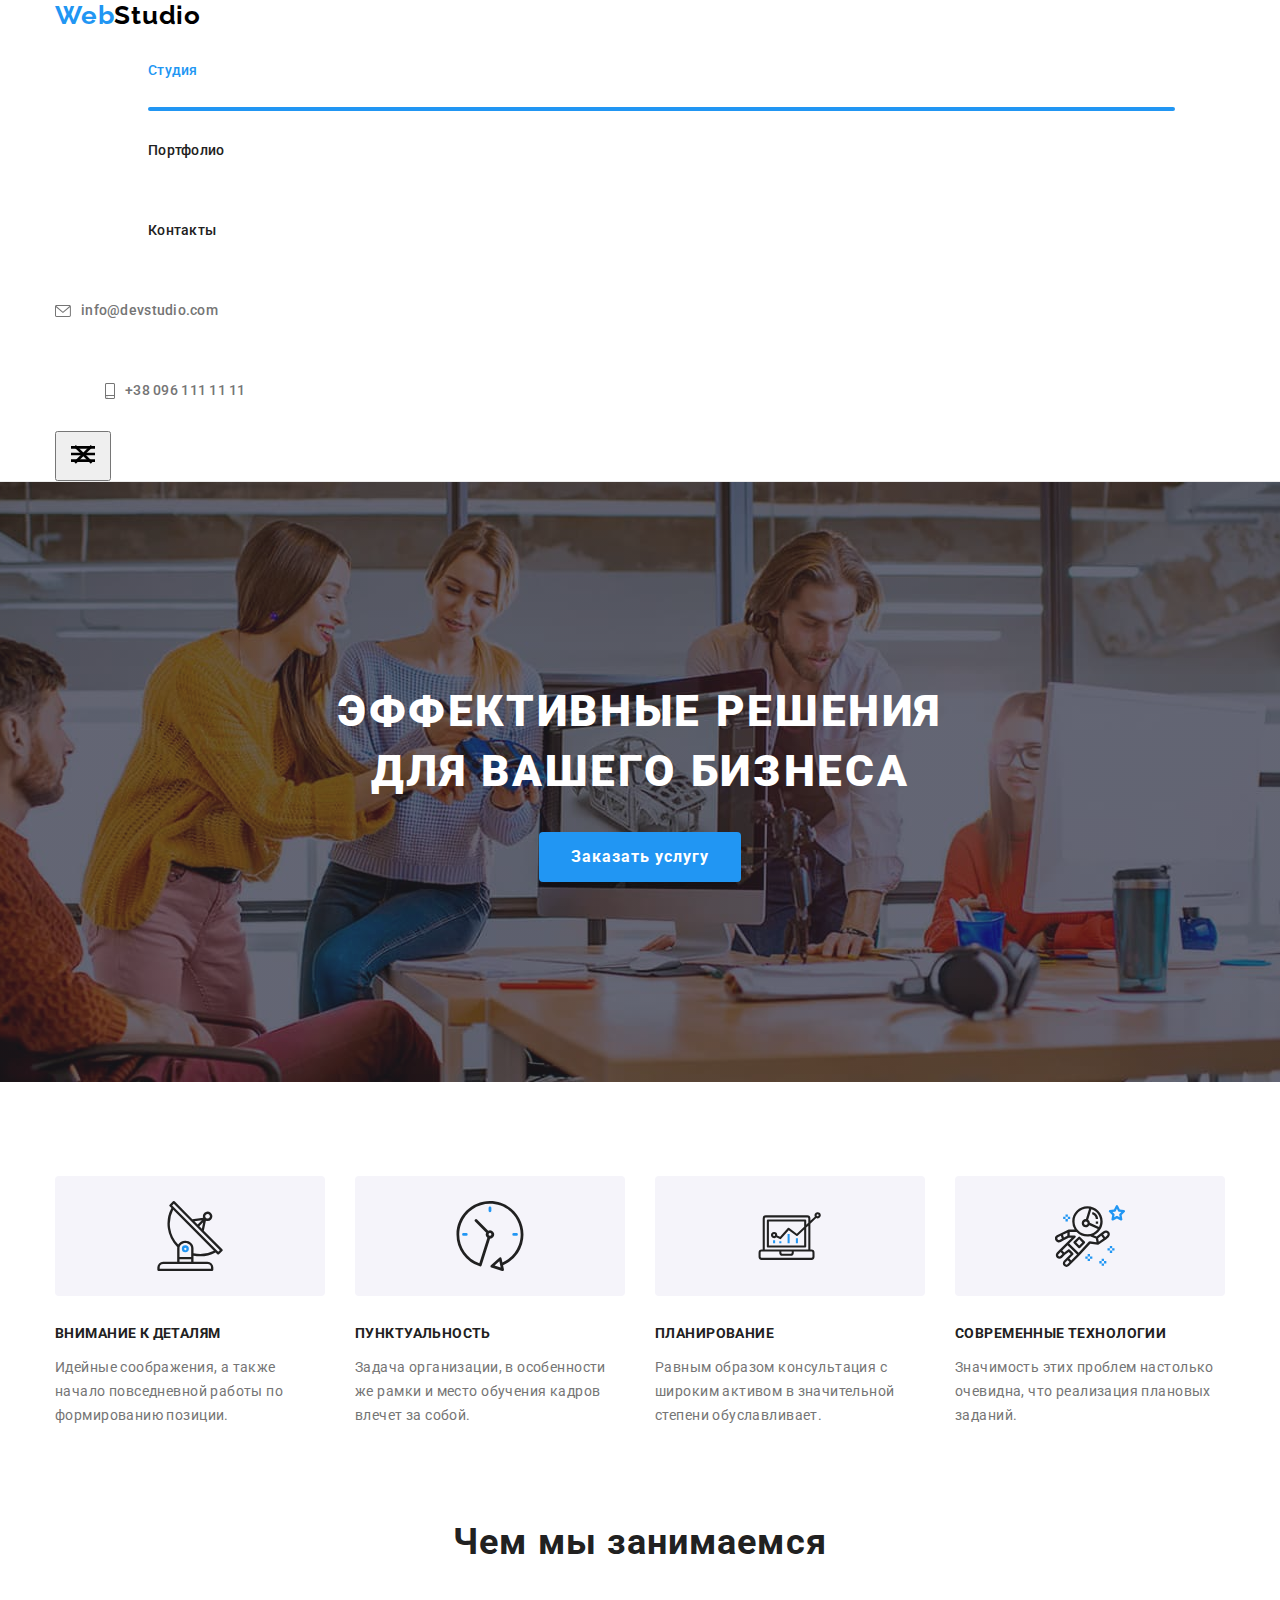
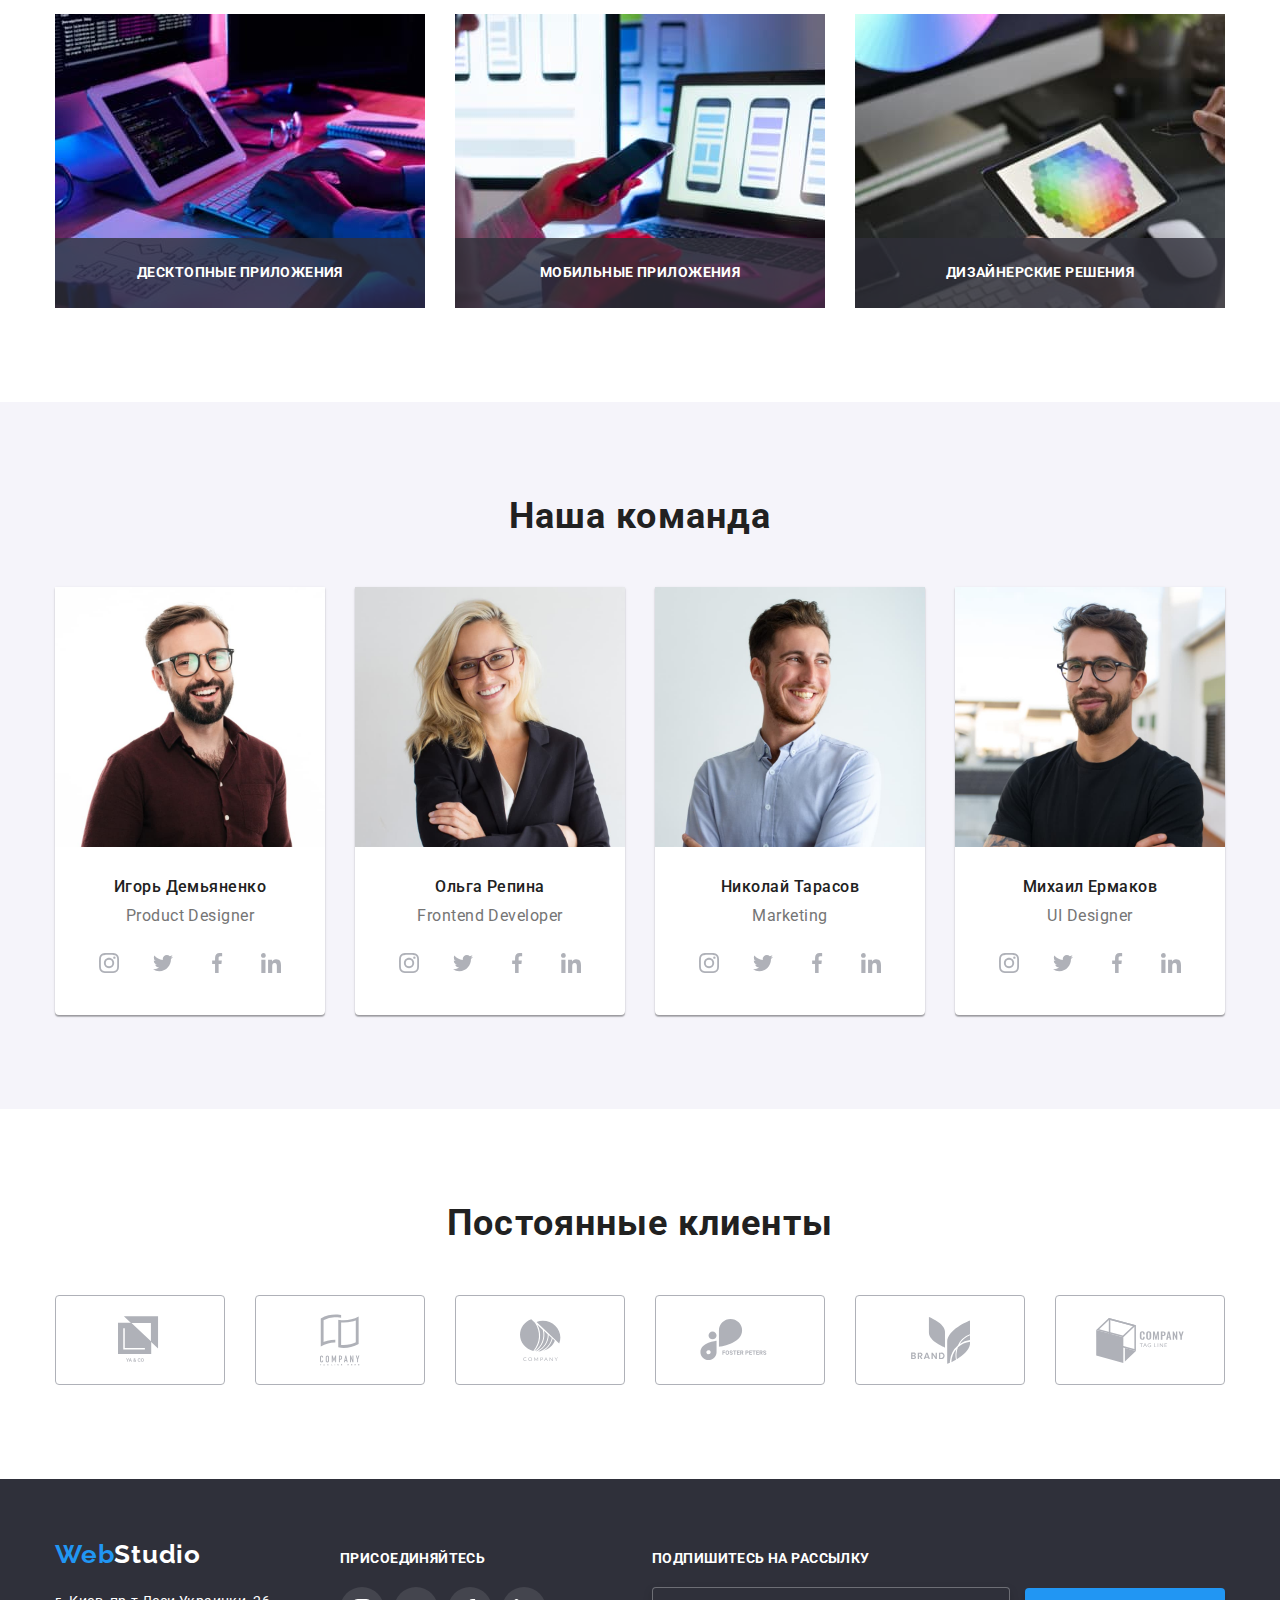
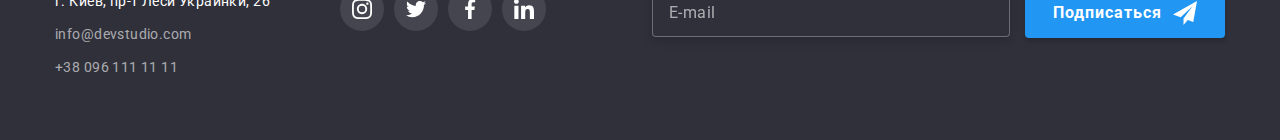
==== index.html @ 49acf30d "Переносит файлы из 7 д.з." ====
<!DOCTYPE html>
<html lang="en">

<head>
  <meta charset="UTF-8">
  <meta name="viewport" content="width=device-width, initial-scale=1.0">
  <title>Document</title>

  <link rel="preconnect" href="https://fonts.gstatic.com">
  <link href="https://fonts.googleapis.com/css2?family=Raleway:wght@700&family=Roboto:wght@400;500;700;900&display=swap"
    rel="stylesheet">
    
  <link rel="stylesheet" href="https://cdnjs.cloudflare.com/ajax/libs/modern-normalize/1.0.0/modern-normalize.min.css">  
  <link rel="stylesheet" href="./css/main.min.css">
      
</head>
<body>
    <header>
      <div class="container main-nav">
        <nav class="nav">
          <a href="/" class="logo"> Web<span class="logo-header">Studio</span> </a>
          <ul class="site-naw">
            <li class="item"><a href="./index.html" class="link current">Студия</a></li>
            <li class="item"><a href="./portfolio.html" class="link">Портфолио</a></li>
            <li class="item"><a href="" class="link">Контакты</a></li>
          </ul>
        </nav>
        
        <ul class="contacts-header">
          <li class="item"><a href="mailto:info@devstudio.com" class="contacts">
            <svg class="contacts-icon" width="16px" height="12px">
              <use href="./imeges/symbol-defs.svg#icon-mail"></use>
            </svg>
            info@devstudio.com</a></li>
          <li class="item"><a href="tel:+380961111111" class="contacts">
            <svg class="contacts-icon" width="10px" height="16px">
              <use href="./imeges/symbol-defs.svg#icon-tel"></use>
            </svg>
            +38 096 111 11 11</a></li>
        </ul>
        <button type="button">
          <svg width="40px" height="40px">
            <use href="./imeges/symbol-defs.svg#icon-menu"></use>
            <use href="./imeges/symbol-defs.svg#icon-close-menu"></use>
          </svg>
        </button>
      </div> 
    </header>

    <main>
    <section class="hero">
      <h1 class="hero-title">Эффективные решения <br> для вашего бизнеса</h1>
      <button type="button" class="button-hero" data-modal-open>Заказать услугу</button>
    </section>
    
    <section class="benefits">
      <div class="container">
        <h2 class="visually-hidden">Наши качества</h2>
        <ul class="benefits-item">
          <li class="item">
            <div class="icon">
              <svg class="benefits-icon">
                <use href="./imeges/symbol-defs.svg#icon-antenna"></use>
              </svg>
            </div>
            
            <h3>ВНИМАНИЕ К ДЕТАЛЯМ</h3>
            <p>Идейные соображения, а также начало повседневной работы по формированию позиции.</p>
          </li >
          <li class="item">
            <div class="icon">
            <svg class="benefits-icon">
              <use href="./imeges/symbol-defs.svg#icon-clock"></use>
            </svg>
            </div>
            <h3>ПУНКТУАЛЬНОСТЬ</h3>
            <p>Задача организации, в особенности же рамки и место обучения кадров влечет за собой.</p>
          </li >
          <li class="item">
            <div class="icon">
            <svg class="benefits-icon">
              <use href="./imeges/symbol-defs.svg#icon-diagram"></use>
            </svg>
            </div>
            <h3>ПЛАНИРОВАНИЕ</h3>
            <p>Равным образом консультация с широким активом в значительной степени обуславливает.</p>
          </li>
          <li class="item">
            <div class="icon">
            <svg class="benefits-icon">
              <use href="./imeges/symbol-defs.svg#icon-astronaut"></use>
            </svg>
            </div>
            <h3>СОВРЕМЕННЫЕ ТЕХНОЛОГИИ</h3>
            <p>Значимость этих проблем настолько очевидна, что реализация плановых заданий.</p>
          </li>
        </ul>
      </div>      
    </section>

    <section class="preview">
      <div class="container">
      <h2>Чем мы занимаемся</h2>
      <ul class="preview-item">
        <li class="item"><img src="./imeges/box1.jpg" alt="" width="370">
           <p class="preview-title">Десктопные приложения</p>
        </li>
        <li class="item"><img src="./imeges/box2.jpg" alt="" width="370">
           <p class="preview-title">Мобильные приложения</p>
        </li>
        <li class="item"><img src="./imeges/box3.jpg" alt="" width="370">
           <p class="preview-title">Дизайнерские решения</p>
        </li>   
      </ul>
      </div>  
    </section>

    <section class="command">
      <div class="container">
      <h2>Наша команда</h2>
      <ul class="command-item">
        <li class="item">
          <img src="./imeges/img(1).jpg" alt="Игорь Демьяненко" width="270">
          <h3>Игорь Демьяненко</h3>
          <p>Product Designer</p>
          <ul class="social-networks">
              <li class="social-networks-item">
                <a href="" class="social-networks-link">
                  <svg class="social-networks-icon">
                    <use href="./imeges/symbol-defs.svg#icon-instagram"></use>
                  </svg>
                </a>
              </li>
              <li class="social-networks-item">
                <a href="" class="social-networks-link">
                  <svg class="social-networks-icon">
                    <use href="./imeges/symbol-defs.svg#icon-twitter"></use>
                  </svg>
                </a>
              </li>
              <li class="social-networks-item">
                <a href="" class="social-networks-link">
                  <svg class="social-networks-icon">
                    <use href="./imeges/symbol-defs.svg#icon-facebook"></use>
                  </svg>
                </a>
              </li>
              <li class="social-networks-item">
                <a href="" class="social-networks-link">
                  <svg class="social-networks-icon">
                    <use href="./imeges/symbol-defs.svg#icon-linkedin"></use>
                  </svg>
                </a>
              </li>
          </ul>
        </li>
        <li class="item">
          <img src="./imeges/img(2).jpg" alt="Ольга Репина" width="270">
          <h3>Ольга Репина</h3>
          <p>Frontend Developer</p>
          <ul class="social-networks">
            <li class="social-networks-item">
              <a href="" class="social-networks-link">
                <svg class="social-networks-icon">
                  <use href="./imeges/symbol-defs.svg#icon-instagram"></use>
                </svg>
              </a>
            </li>
            <li class="social-networks-item">
              <a href="" class="social-networks-link">
                <svg class="social-networks-icon">
                  <use href="./imeges/symbol-defs.svg#icon-twitter"></use>
                </svg>
              </a>
            </li>
            <li class="social-networks-item">
              <a href="" class="social-networks-link">
                <svg class="social-networks-icon">
                  <use href="./imeges/symbol-defs.svg#icon-facebook"></use>
                </svg>
              </a>
            </li>
            <li class="social-networks-item">
              <a href="" class="social-networks-link">
                <svg class="social-networks-icon">
                  <use href="./imeges/symbol-defs.svg#icon-linkedin"></use>
                </svg>
              </a>
            </li>
          </ul>
        </li>
        <li class="item">
          <img src="./imeges/img(3).jpg" alt="Николай Тарасов" width="270">
          <h3>Николай Тарасов</h3>
          <p>Marketing</p>
          <ul class="social-networks">
            <li class="social-networks-item">
              <a href="" class="social-networks-link">
                <svg class="social-networks-icon">
                  <use href="./imeges/symbol-defs.svg#icon-instagram"></use>
                </svg>
              </a>
            </li>
            <li class="social-networks-item">
              <a href="" class="social-networks-link">
                <svg class="social-networks-icon">
                  <use href="./imeges/symbol-defs.svg#icon-twitter"></use>
                </svg>
              </a>
            </li>
            <li class="social-networks-item">
              <a href="" class="social-networks-link">
                <svg class="social-networks-icon">
                  <use href="./imeges/symbol-defs.svg#icon-facebook"></use>
                </svg>
              </a>
            </li>
            <li class="social-networks-item">
              <a href="" class="social-networks-link">
                <svg class="social-networks-icon">
                  <use href="./imeges/symbol-defs.svg#icon-linkedin"></use>
                </svg>
              </a>
            </li>
          </ul>
        </li>
        <li class="item">
        <img src="./imeges/img(4).jpg" alt="Михаил Ермаков" width="270">
        <h3>Михаил Ермаков</h3>
        <p>UI Designer</p>
        <ul class="social-networks">
          <li class="social-networks-item">
            <a href="" class="social-networks-link">
              <svg class="social-networks-icon">
                <use href="./imeges/symbol-defs.svg#icon-instagram"></use>
              </svg>
            </a>
          </li>
          <li class="social-networks-item">
            <a href="" class="social-networks-link">
              <svg class="social-networks-icon">
                <use href="./imeges/symbol-defs.svg#icon-twitter"></use>
              </svg>
            </a>
          </li>
          <li class="social-networks-item">
            <a href="" class="social-networks-link">
              <svg class="social-networks-icon">
                <use href="./imeges/symbol-defs.svg#icon-facebook"></use>
              </svg>
            </a>
          </li>
          <li class="social-networks-item">
            <a href="" class="social-networks-link">
              <svg class="social-networks-icon">
                <use href="./imeges/symbol-defs.svg#icon-linkedin"></use>
              </svg>
            </a>
          </li>
        </ul>
        </li>
      </ul>
      </div>
    </section>

    <section class="clients">
      <div class="container">
      <h2>Постоянные клиенты</h2>
      <ul class="clients-item">
        <li class="item">

          <a href="" class="clients-link">
            <svg class="clients-icon" width="44.27px" height="49.23px">
               <use href="./imeges/symbol-defs.svg#icon-logo-1"></use>
            </svg>
          </a>
          
        </li>
        <li class="item">
          <a href="" class="clients-link">
            <svg class="clients-icon" width="40px" height="52px">
              <use href="./imeges/symbol-defs.svg#icon-logo-2"></use>
            </svg>
          </a>
        </li>
        <li class="item">
          <a href="" class="clients-link">
            <svg class="clients-icon" width="41px" height="42.6px">
              <use href="./imeges/symbol-defs.svg#icon-logo-3"></use>
            </svg>
          </a>
        </li>
        <li class="item">
          <a href="" class="clients-link">
            <svg class="clients-icon" width="79.66px" height="42.02px">
              <use href="./imeges/symbol-defs.svg#icon-logo-4"></use>
            </svg>
          </a>
        </li>
        <li class="item">
          <a href="" class="clients-link">
            <svg class="clients-icon" width="59px" height="47px">
              <use href="./imeges/symbol-defs.svg#icon-logo-5"></use>
            </svg>
          </a>
        </li>
        <li class="item">
          <a href="" class="clients-link">
            <svg class="clients-icon" width="88.48px" height="45.44px">
              <use href="./imeges/symbol-defs.svg#icon-logo-6"></use>
            </svg>
          </a>
        </li>
      </ul>
      </div>

      

    </section>
    <div class="backdrop is-hidden" data-modal>
      <div class="modal">
        <button class="button-modal" data-modal-close>
          
          <svg class="close" width="11px" height="11px">
            <use href="./imeges/symbol-defs.svg#icon-close"></use>
          </svg>
    
        </button>
    <form class="form-modal">
      <p class="caption-modal">Оставьте свои данные, мы вам перезвоним</p>
      <label  class="modal-name" >
        <span >Имя</span>
        <input type="text" name="name" class="input-name">
        <svg class="person" width="18px" height="18px">
          <use href="./imeges/symbol-defs.svg#icon-person"></use>
        </svg>
      </label>
      <label class="modal-phone">
        <span>Телефон</span>
        <input type="tel" name="phone" class="input-tel">
        <svg class="phone" width="18px" height="18px">
          <use href="./imeges/symbol-defs.svg#icon-phone"></use>
        </svg>
      </label>
      <label class="modal-email">
        <span>Почта</span>
        <input type="email" name="email" class="input-email">
        <svg class="email" width="18px" height="18px">
          <use href="./imeges/symbol-defs.svg#icon-email"></use>
        </svg>
      </label>
      <label class="modal-comment">
        <span>Комментарий</span>
        <textarea name="comment" placeholder="Введите текст" class="comment"></textarea>
      </label>
  
       <label class="modal-agreement" >
          <input type="checkbox" name="agreement" class="check-input">
          <span class="check-box"></span>
          <span class="check">Соглашаюсь с рассылкой и принимаю
             <a href="" class="contract">Условия договора</a>
          </span>
       </label>
       <button type="submit" class="send">Отправить</button>

    </form>
      </div>
    </div>
    </main>
    
    <footer>
      <div class="container footer">
        <div class="link-footer">
      <a href="/" class="logo">Web<span class="logo-footer">Studio</span> </a>
      <address>
        г. Киев, пр-т Леси Украинки, 26  
        <a href="mailto:info@devstudio.com" class="mail">info@devstudio.com</a> 
        <a href="tel:+380961111111">+38 096 111 11 11</a>
      </address>
      </div>
      <div class="social-networks-footer">
      <p>присоединяйтесь</p>
      <ul class="networks">
        <li class="networks-item">
          <a href="" class="networks-link">
            <svg class="networks-icon">
              <use href="./imeges/symbol-defs.svg#icon-instagram"></use>
            </svg>
          </a>
        </li>
        <li class="networks-item">
          <a href="" class="networks-link">
            <svg class="networks-icon">
              <use href="./imeges/symbol-defs.svg#icon-twitter"></use>
            </svg>
          </a>
        </li>
        <li class="networks-item">
          <a href="" class="networks-link">
            <svg class="networks-icon">
              <use href="./imeges/symbol-defs.svg#icon-facebook"></use>
            </svg>
          </a>
        </li>
        <li class="networks-item">
          <a href="" class="networks-link">
            <svg class="networks-icon">
              <use href="./imeges/symbol-defs.svg#icon-linkedin"></use>
            </svg>
          </a>
        </li>
      </ul>
      </div>
     
<form class="form-footer">
  <p>Подпишитесь на рассылку</p>
 
  <label class="subscription">
    <input class="email-footer" type="email" name="subscription"  placeholder="E-mail">
  </label>
  
  <button type="submit" class="button-form-footer">Подписаться
     <svg class="button-send" width="24px" height="24px">
        <use href="./imeges/symbol-defs.svg#icon-send"></use>
     </svg>

  </button>
</form>

      </div>
    </footer>

    <script src="./js/modal.js"></script>

</body>
</html>
---- css/main.min.css ----
.visually-hidden{position:absolute;width:1px;height:1px;margin:-1px;border:0;padding:0;white-space:nowrap;-webkit-clip-path:inset(100%);clip-path:inset(100%);clip:rect(0 0 0 0);overflow:hidden}body{color:#757575;font-family:Roboto,sans-serif}ul{padding:0;margin:0;list-style:none}a{text-decoration:none}img{display:block;max-width:100%;height:auto}.container{margin-left:auto;margin-right:auto;padding-left:15px;padding-right:15px}@media screen and (min-width: 480px){.container{width:480px}}@media screen and (min-width: 768px){.container{width:768px}}@media screen and (min-width: 1200px){.container{width:1200px}}header{border-bottom-width:1px;border-bottom-style:solid;border-bottom-color:#ececec;background:#fff}.site-naw{margin-left:93px;font-weight:500;font-size:14px;line-height:1.14;letter-spacing:.02em}.site-naw .item:not(:last-child){margin-right:50px}.site-naw .link{display:block;padding-top:32px;padding-bottom:32px;color:#212121;-webkit-transition:250ms cubic-bezier(0.4, 0, 0.2, 1);transition:250ms cubic-bezier(0.4, 0, 0.2, 1)}.site-naw .link:hover,.site-naw .link:focus,.site-naw .link.current{color:#2196f3}.site-naw .link.current{position:relative}.site-naw .link.current::after{position:absolute;left:0;bottom:0;content:"";display:block;width:100%;height:4px;border-radius:2px;background:#2196f3}.contacts-header{margin-left:auto;font-weight:500;font-size:14px;line-height:1.14;letter-spacing:.02em}.contacts-header .item+.item{margin-left:50px}.contacts{display:-webkit-box;display:-ms-flexbox;display:flex;-webkit-box-align:center;-ms-flex-align:center;align-items:center;padding-top:32px;padding-bottom:32px;color:#757575;-webkit-transition:250ms cubic-bezier(0.4, 0, 0.2, 1);transition:250ms cubic-bezier(0.4, 0, 0.2, 1)}.contacts:hover,.contacts:focus{color:#2196f3}.contacts-icon{margin-right:10px;fill:currentColor}.logo{color:#2196f3;font-family:Raleway,sans-serif;font-weight:700;font-size:26px;line-height:1.19;letter-spacing:.03em}.logo-header{color:#000000}.logo-footer{color:#fff}footer{padding-top:60px;padding-bottom:60px;background:#2f303a}address{margin-top:20px;color:#fff;font-style:normal;font-weight:400;font-size:14px;line-height:1.71;letter-spacing:.03em}address>a{color:rgba(255,255,255,0.6);font-weight:400;font-size:14px;line-height:1.71;letter-spacing:.03em;-webkit-transition:250ms cubic-bezier(0.4, 0, 0.2, 1);transition:250ms cubic-bezier(0.4, 0, 0.2, 1)}address>a:hover,address>a:focus{color:#2196f3}.mail{display:block;margin-top:9px;margin-bottom:9px}.footer{display:-webkit-box;display:-ms-flexbox;display:flex}.social-networks-footer{width:206px;height:80px;margin-top:12px;margin-left:70px}.social-networks-footer p,.form-footer p{margin-top:0;margin-bottom:20px;color:#fff;font-weight:700;font-size:14px;line-height:1.14;letter-spacing:.03em;text-transform:uppercase}.networks{display:-webkit-box;display:-ms-flexbox;display:flex}.networks-item:not(:last-child){margin-right:10px}.networks-link{display:-webkit-box;display:-ms-flexbox;display:flex;-webkit-box-pack:center;-ms-flex-pack:center;justify-content:center;-webkit-box-align:center;-ms-flex-align:center;align-items:center;width:44px;height:44px;border-radius:50%;background-color:rgba(255,255,255,0.1);-webkit-transition:250ms cubic-bezier(0.4, 0, 0.2, 1);transition:250ms cubic-bezier(0.4, 0, 0.2, 1)}.networks-link:hover{background-color:#2196f3}.networks-icon{width:20px;height:20px;fill:#fff}.form-footer{margin-top:12px;margin-left:auto}.email-footer{width:358px;height:50px;padding:15px 16px;border:1px solid rgba(255,255,255,0.3);border-radius:4px;background:#2f303a;color:#fff;font-weight:400;font-size:16px;line-height:1.25;letter-spacing:.03em;-webkit-filter:drop-shadow(0px 4px 4px rgba(0,0,0,0.15));filter:drop-shadow(0px 4px 4px rgba(0,0,0,0.15))}.email-footer::-webkit-input-placeholder{color:rgba(255,255,255,0.6);font-weight:400;font-size:16px;line-height:1.25;letter-spacing:.03em}.email-footer:-ms-input-placeholder{color:rgba(255,255,255,0.6);font-weight:400;font-size:16px;line-height:1.25;letter-spacing:.03em}.email-footer::-ms-input-placeholder{color:rgba(255,255,255,0.6);font-weight:400;font-size:16px;line-height:1.25;letter-spacing:.03em}.email-footer::placeholder{color:rgba(255,255,255,0.6);font-weight:400;font-size:16px;line-height:1.25;letter-spacing:.03em}.subscription{margin:0;padding:0}.button-form-footer{display:-webkit-inline-box;display:-ms-inline-flexbox;display:inline-flex;-webkit-box-pack:justify;-ms-flex-pack:justify;justify-content:space-between;-webkit-box-align:center;-ms-flex-align:center;align-items:center;width:200px;height:50px;margin-left:11px;padding:10px 28px 10px 28px;border-radius:4px;border:none;background-color:#2196f3;color:#fff;font-family:inherit;font-weight:700;font-size:16px;line-height:1.88;letter-spacing:.06em;cursor:pointer;-webkit-box-shadow:0px 4px 4px rgba(0,0,0,0.15);box-shadow:0px 4px 4px rgba(0,0,0,0.15)}.hero{height:600px;margin-left:auto;margin-right:auto;padding-top:200px;padding-bottom:200px;background:#2f303a;background-image:-webkit-gradient(linear, left top, right top, from(rgba(47,48,58,0.4)), to(rgba(47,48,58,0.4))),url(../imeges/hero-image.jpg);background-image:linear-gradient(to right, rgba(47,48,58,0.4), rgba(47,48,58,0.4)),url(../imeges/hero-image.jpg);background-repeat:no-repeat;background-position:center}.hero-title{margin-top:0;margin-bottom:30px;color:#fff;font-weight:900;font-size:44px;line-height:1.36;letter-spacing:.06em;text-align:center;text-transform:uppercase}.button-hero{display:-webkit-box;display:-ms-flexbox;display:flex;-webkit-box-align:center;-ms-flex-align:center;align-items:center;text-align:center;margin-left:auto;margin-right:auto;padding:10px 32px;border-radius:4px;border:0;background-color:#2196f3;color:#fff;font-family:inherit;font-weight:700;font-size:16px;line-height:1.88;letter-spacing:.06em;cursor:pointer;-webkit-box-shadow:0px 4px 4px rgba(0,0,0,0.15);box-shadow:0px 4px 4px rgba(0,0,0,0.15);-webkit-transition:250ms cubic-bezier(0.4, 0, 0.2, 1);transition:250ms cubic-bezier(0.4, 0, 0.2, 1)}.button-hero:hover,.button-hero:focus{background:#188ce8}.benefits,.preview,.portfolio{background:#fff}.benefits{padding-top:94px;padding-bottom:94px}.benefits-item{display:-webkit-box;display:-ms-flexbox;display:flex}.benefits-item .item:not(:last-child){margin-right:30px}.icon{width:270px;height:120px;padding:25px 100px;margin-bottom:30px;border-radius:4px;background:#f5f4fa}.benefits-icon{width:70px;height:70px}.benefits h2{margin-top:0;margin-bottom:0}.benefits h3{margin-top:0;margin-bottom:10;color:#212121;font-weight:700;font-size:14px;line-height:1.14;letter-spacing:.03em;text-transform:uppercase}.benefits p{margin-top:0;margin-bottom:0;width:270px;color:#757575;font-weight:400;font-size:14px;line-height:1.71;letter-spacing:.03em}.preview{padding-top:0;padding-bottom:94px}.preview h2,.command h2,.clients h2{margin-top:0;margin-bottom:50px;color:#212121;font-weight:700;font-size:36px;line-height:1.16;letter-spacing:.03em;text-align:center}.preview-item{display:-webkit-box;display:-ms-flexbox;display:flex}.preview-item .item:not(:last-child){margin-right:30px}.preview-item .item{position:relative}.preview-title{position:absolute;left:0;bottom:0;display:-webkit-box;display:-ms-flexbox;display:flex;-webkit-box-pack:center;-ms-flex-pack:center;justify-content:center;-webkit-box-align:center;-ms-flex-align:center;align-items:center;margin-top:0;margin-bottom:0;width:100%;height:70px;background:rgba(47,48,58,0.8);color:#fff;font-weight:700;font-size:14px;line-height:1.14;letter-spacing:.03em;text-transform:uppercase}.command{padding-top:94px;padding-bottom:94px;background:#f5f4fa}.command-item{display:-webkit-box;display:-ms-flexbox;display:flex}.command-item .item{padding-bottom:30px;overflow:hidden;border-radius:0px 0px 4px 4px;background:#fff;-webkit-box-shadow:0px 1px 3px rgba(0,0,0,0.12),0px 1px 1px rgba(0,0,0,0.14),0px 2px 1px rgba(0,0,0,0.2);box-shadow:0px 1px 3px rgba(0,0,0,0.12),0px 1px 1px rgba(0,0,0,0.14),0px 2px 1px rgba(0,0,0,0.2)}.command-item .item:not(:last-child){margin-right:30px}.command h3{margin-top:30px;margin-bottom:10px;color:#212121;font-weight:500;font-size:16px;line-height:1.19;letter-spacing:.03em;text-align:center}.command p{margin-top:0;margin-bottom:16px;color:#757575;font-weight:400;font-size:16px;line-height:1.19;letter-spacing:.03em;text-align:center}.social-networks{display:-webkit-box;display:-ms-flexbox;display:flex;padding-right:32px;padding-left:32px}.social-networks-link{display:-webkit-box;display:-ms-flexbox;display:flex;-webkit-box-pack:center;-ms-flex-pack:center;justify-content:center;-webkit-box-align:center;-ms-flex-align:center;align-items:center;width:44px;height:44px;border-radius:50%;color:#afb1b8;-webkit-transition:250ms cubic-bezier(0.4, 0, 0.2, 1);transition:250ms cubic-bezier(0.4, 0, 0.2, 1)}.social-networks-link:hover,.social-networks-link:focus{background-color:#2196f3;color:#fff}.social-networks-item:not(:last-child){margin-right:10px}.social-networks-icon{width:20px;height:20px;fill:currentColor}.clients{padding-top:94px;padding-bottom:94px}.clients-item{display:-webkit-box;display:-ms-flexbox;display:flex}.clients-item .item:not(:last-child){margin-right:30px}.clients-link{display:-webkit-box;display:-ms-flexbox;display:flex;-webkit-box-align:center;-ms-flex-align:center;align-items:center;-webkit-box-pack:center;-ms-flex-pack:center;justify-content:center;width:170px;height:90px;border:1px solid;border-radius:4px;color:#afb1b8;-webkit-transition:250ms cubic-bezier(0.4, 0, 0.2, 1);transition:250ms cubic-bezier(0.4, 0, 0.2, 1)}.clients-link:hover,.clients-link:focus{color:#2196f3}.clients-icon{fill:currentColor}.portfolio{padding-top:94px;padding-bottom:94px}.portfolio-button{display:-webkit-box;display:-ms-flexbox;display:flex;-webkit-box-pack:center;-ms-flex-pack:center;justify-content:center;margin-bottom:50px}.button{padding:6px 22px;border-radius:4px;border:0;background:#f5f4fa;color:#212121;font-family:inherit;font-weight:500;font-size:16px;line-height:1.62;letter-spacing:.03em;text-align:center;cursor:pointer;-webkit-transition:250ms cubic-bezier(0.4, 0, 0.2, 1);transition:250ms cubic-bezier(0.4, 0, 0.2, 1)}.button:hover,.button:focus{background:#2196f3;color:#fff;-webkit-box-shadow:0px 3px 1px rgba(0,0,0,0.1),0px 1px 2px rgba(0,0,0,0.08),0px 2px 2px rgba(0,0,0,0.12);box-shadow:0px 3px 1px rgba(0,0,0,0.1),0px 1px 2px rgba(0,0,0,0.08),0px 2px 2px rgba(0,0,0,0.12)}.portfolio-button .item:not(:last-child){margin-right:8px}.portfolio h1{margin-top:0;margin-bottom:0}.portfolio-item{display:-webkit-box;display:-ms-flexbox;display:flex;-ms-flex-wrap:wrap;flex-wrap:wrap}.portfolio-card{padding:20px 24px;border-right-width:1px;border-right-style:solid;border-right-color:#eee;border-bottom-width:1px;border-bottom-style:solid;border-bottom-color:#eee;border-left-width:1px;border-left-style:solid;border-left-color:#eee}.portfolio-item .item{width:calc((100% - 60px) / 3);margin-right:30px;margin-bottom:30px;overflow:hidden;-webkit-transition:250ms cubic-bezier(0.4, 0, 0.2, 1);transition:250ms cubic-bezier(0.4, 0, 0.2, 1)}.portfolio-item .item:hover,.portfolio-item .item:focus{-webkit-box-shadow:0px 1px 1px rgba(0,0,0,0.12),0px 4px 4px rgba(0,0,0,0.06),1px 4px 6px rgba(0,0,0,0.16);box-shadow:0px 1px 1px rgba(0,0,0,0.12),0px 4px 4px rgba(0,0,0,0.06),1px 4px 6px rgba(0,0,0,0.16)}.portfolio-item .item:nth-child(3n){margin-right:0}.portfolio-item .item:nth-last-child(-n+3){margin-bottom:0}.portfolio-thumb{position:relative;overflow:hidden}.portfolio-overlay{position:absolute;bottom:0;left:0;width:100%;height:100%;background:rgba(33,150,243,0.9);-webkit-transform:translateY(100%);transform:translateY(100%);-webkit-transition:-webkit-transform 250ms cubic-bezier(0.4, 0, 0.2, 1);transition:-webkit-transform 250ms cubic-bezier(0.4, 0, 0.2, 1);transition:transform 250ms cubic-bezier(0.4, 0, 0.2, 1);transition:transform 250ms cubic-bezier(0.4, 0, 0.2, 1), -webkit-transform 250ms cubic-bezier(0.4, 0, 0.2, 1)}.text{position:absolute;top:50%;left:50%;-webkit-transform:translate(-50%, -50%);transform:translate(-50%, -50%);display:inline-block;margin:0;width:322px;height:168px;color:#fff;font-weight:400;font-size:18px;line-height:1.55;letter-spacing:.03em}.portfolio-link:hover .portfolio-overlay,.portfolio-link:focus .portfolio-overlay{-webkit-transform:translateY(0);transform:translateY(0)}.portfolio h2{margin-top:0;margin-bottom:4px;color:#212121;font-weight:700;font-size:18px;line-height:2;letter-spacing:.06em}.subtitle{margin-top:0;margin-bottom:0;color:#757575;font-weight:400;font-size:16px;line-height:1.88;letter-spacing:.03em}.backdrop{position:fixed;z-index:2;top:0;left:0;width:100%;height:100%;background:rgba(0,0,0,0.2);opacity:1;-webkit-transition:opacity 250ms cubic-bezier(0.4, 0, 0.2, 1);transition:opacity 250ms cubic-bezier(0.4, 0, 0.2, 1)}.backdrop.is-hidden{opacity:0;pointer-events:none}.backdrop.is-hidden .modal{-webkit-transform:translate(-50%, -50%) scale(1, 1);transform:translate(-50%, -50%) scale(1, 1)}.modal{position:absolute;top:50%;left:50%;width:528px;height:581px;border-radius:4px;padding:40px;background:#fff;-webkit-box-shadow:0px 1px 3px rgba(0,0,0,0.12),0px 1px 1px rgba(0,0,0,0.14),0px 2px 1px rgba(0,0,0,0.2);box-shadow:0px 1px 3px rgba(0,0,0,0.12),0px 1px 1px rgba(0,0,0,0.14),0px 2px 1px rgba(0,0,0,0.2);-webkit-transform:translate(-50%, -50%) scale(1);transform:translate(-50%, -50%) scale(1);-webkit-transition:-webkit-transform 250ms cubic-bezier(0.4, 0, 0.2, 1);transition:-webkit-transform 250ms cubic-bezier(0.4, 0, 0.2, 1);transition:transform 250ms cubic-bezier(0.4, 0, 0.2, 1);transition:transform 250ms cubic-bezier(0.4, 0, 0.2, 1), -webkit-transform 250ms cubic-bezier(0.4, 0, 0.2, 1)}.button-modal{position:absolute;top:8px;right:8px;width:30px;height:30px;border-radius:50%;cursor:pointer;background:#fff;border:1px solid rgba(0,0,0,0.1);color:#000000;-webkit-transition:250ms cubic-bezier(0.4, 0, 0.2, 1);transition:250ms cubic-bezier(0.4, 0, 0.2, 1)}.button-modal:hover,.button-modal:focus{outline:#ffffff00;color:#2196f3}.close{fill:currentColor}.caption-modal{margin-top:0;margin-bottom:12px;color:#212121;font-weight:700;font-size:20px;line-height:1.15;letter-spacing:.03em;text-align:center}.modal-name,.modal-phone,.modal-email{position:relative;display:block;margin-bottom:10px}.person,.phone,.email{position:absolute;bottom:11px;left:12px;margin:0;color:#000000;fill:currentColor}.input-name,.input-tel,.input-email{width:100%;height:40px;padding-left:42px;border:1px solid rgba(33,33,33,0.2);border-radius:4px;-webkit-transition:250ms cubic-bezier(0.4, 0, 0.2, 1);transition:250ms cubic-bezier(0.4, 0, 0.2, 1)}.input-name:focus,.input-name:focus,.input-name:focus,.input-tel:focus,.input-tel:focus,.input-tel:focus,.input-email:focus,.input-email:focus,.input-email:focus{outline:transparent;border:1px solid #2196f3}.input-name:focus+.person,.input-tel:focus+.phone,.input-email:focus+.email{color:#2196f3}.comment{resize:none;width:100%;height:120px;margin-bottom:20px;padding:12px 16px;border:1px solid rgba(33,33,33,0.2);border-radius:4px}.comment:focus{outline:transparent;border:1px solid #2196f3}.comment::-webkit-input-placeholder{color:rgba(117,117,117,0.5);font-weight:400;font-size:12px;line-height:1.16;letter-spacing:.01em}.comment:-ms-input-placeholder{color:rgba(117,117,117,0.5);font-weight:400;font-size:12px;line-height:1.16;letter-spacing:.01em}.comment::-ms-input-placeholder{color:rgba(117,117,117,0.5);font-weight:400;font-size:12px;line-height:1.16;letter-spacing:.01em}.comment::placeholder{color:rgba(117,117,117,0.5);font-weight:400;font-size:12px;line-height:1.16;letter-spacing:.01em}.modal-name span,.modal-phone span,.modal-email span,.modal-comment span{display:block;margin-top:0;margin-bottom:4px;color:#757575;font-weight:400;font-size:12px;line-height:1.17;letter-spacing:.01em}.modal-agreement span{color:#757575;font-weight:400;font-size:14px;line-height:1.71;letter-spacing:.03em}.contract{margin-left:5px;color:#2196f3;-webkit-text-decoration-line:underline;text-decoration-line:underline}.check-input{position:absolute;width:1px;height:1px;margin:-1px;border:0;padding:0;white-space:nowrap;-webkit-clip-path:inset(100%);clip-path:inset(100%);clip:rect(0 0 0 0);overflow:hidden}.check-box{position:absolute;width:16px;height:15px;left:52px;bottom:124px;background-image:url(../imeges/check-off.svg)}.check-input:checked+.check-box{background-image:url(../imeges/check-on.svg)}.check{display:-webkit-box;display:-ms-flexbox;display:flex;-webkit-box-pack:end;-ms-flex-pack:end;justify-content:flex-end;margin-right:12px}.send{width:200px;height:50px;border-radius:4px;border:0;margin-top:30px;margin-left:124px;background:#2196f3;font-weight:700;font-size:16px;line-height:1.88;letter-spacing:.06em;color:#fff;-webkit-box-shadow:0px 4px 4px rgba(0,0,0,0.15);box-shadow:0px 4px 4px rgba(0,0,0,0.15);cursor:pointer;-webkit-transition:250ms cubic-bezier(0.4, 0, 0.2, 1);transition:250ms cubic-bezier(0.4, 0, 0.2, 1)}.send:hover,.send:focus{background:#188ce8}
/*# sourceMappingURL=main.min.css.map */
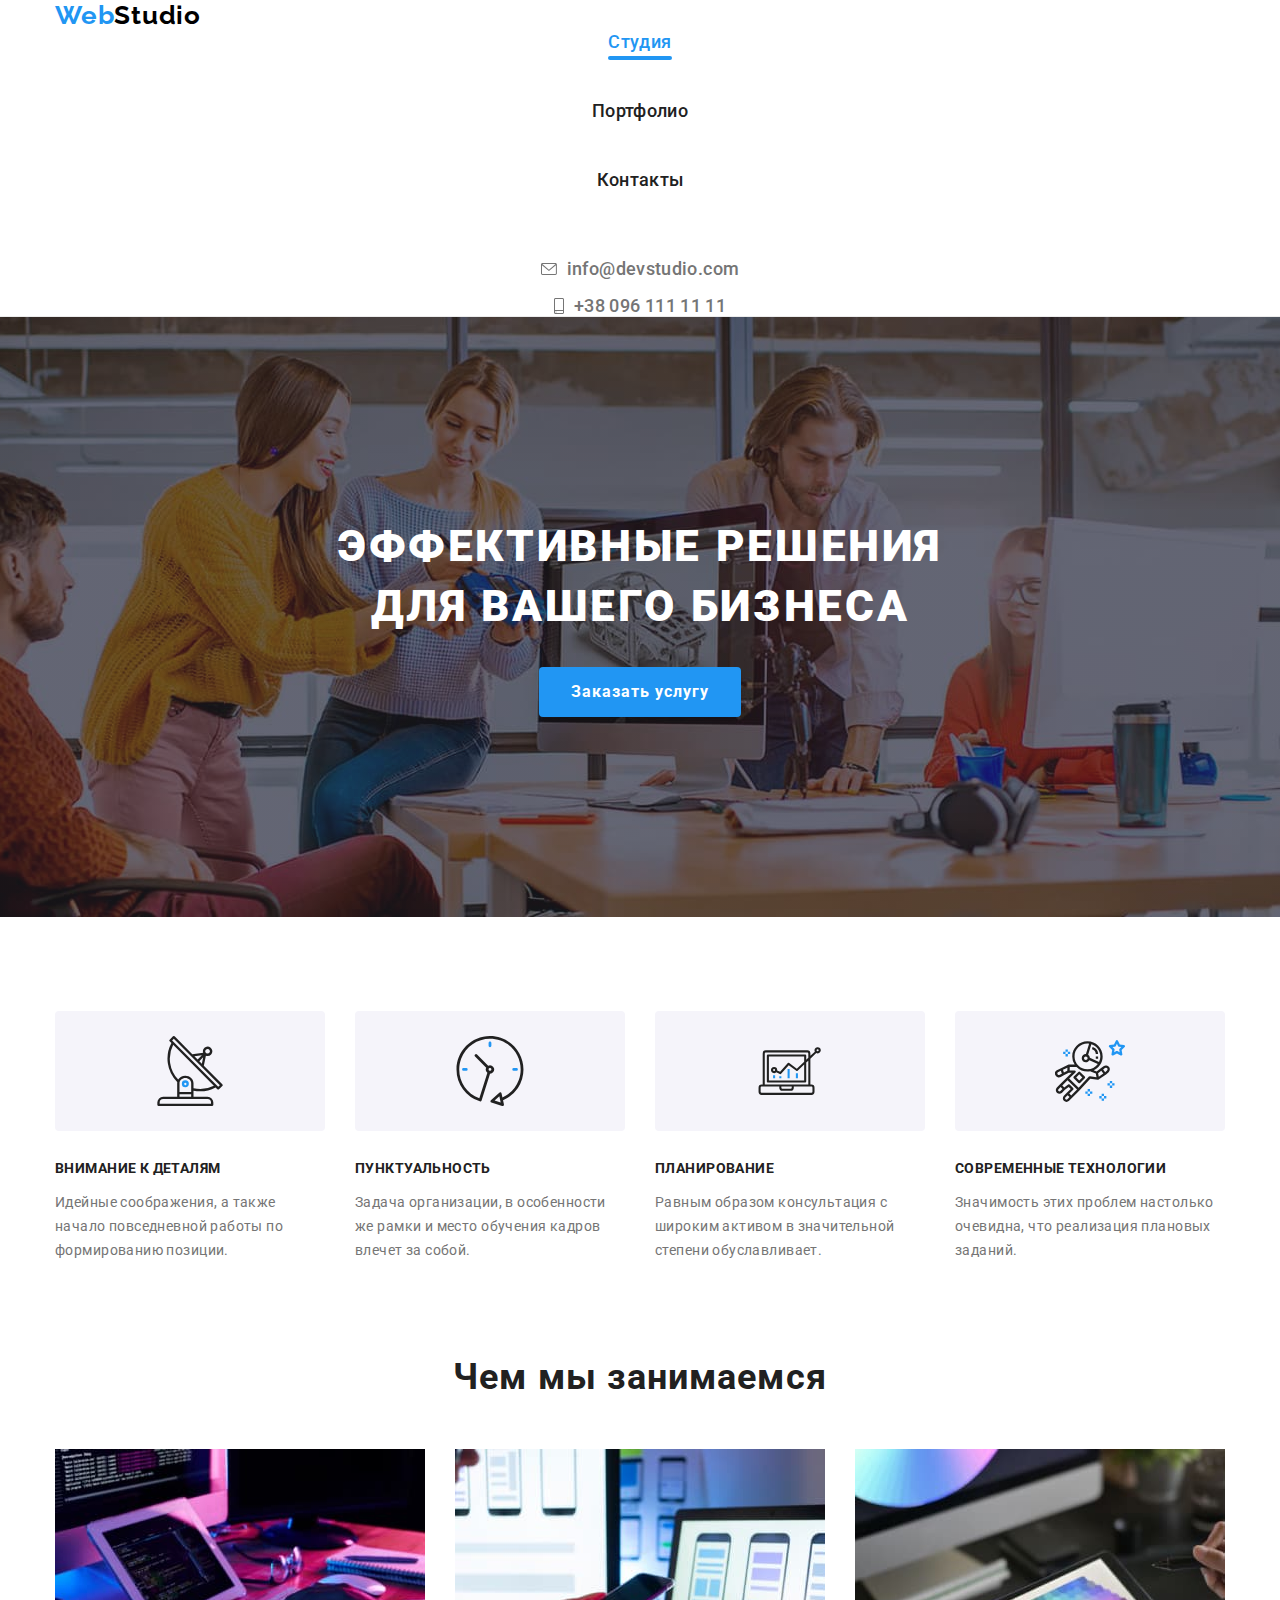
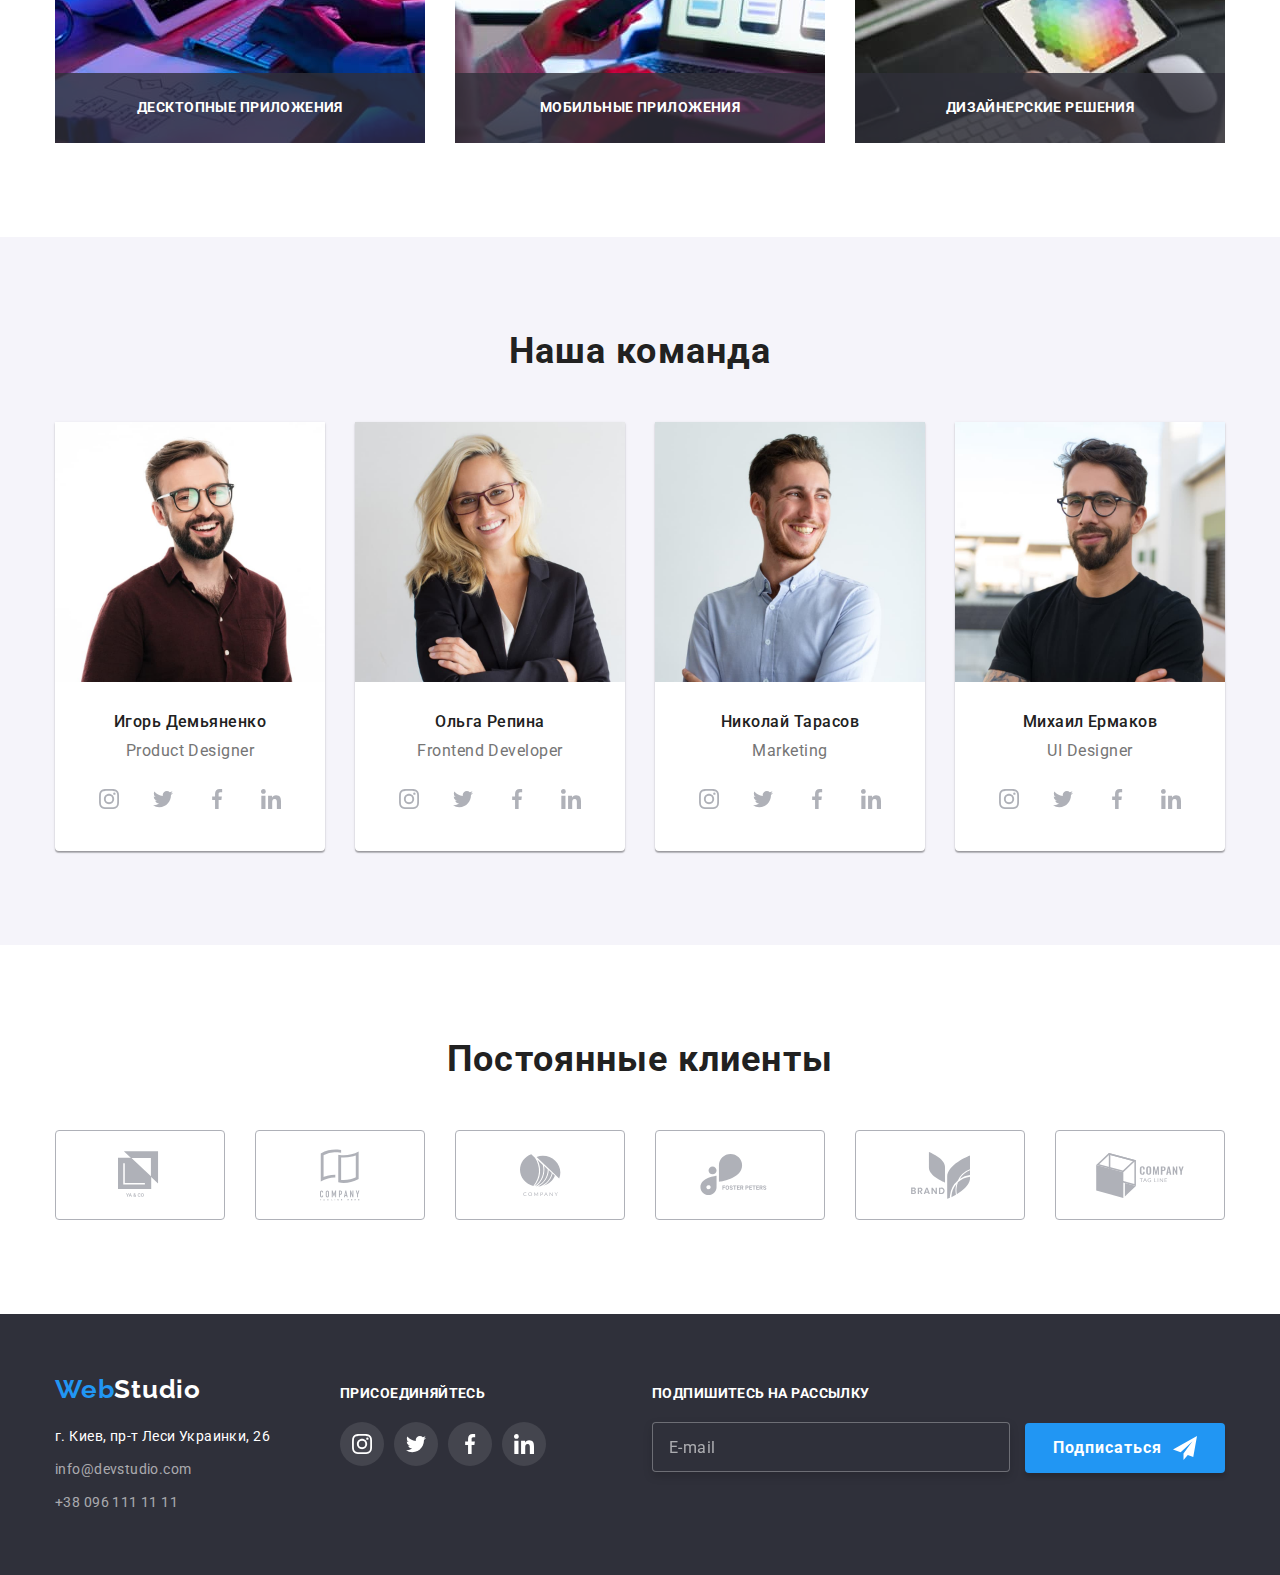
==== commit 14df62cf: "Добавляет мобильное меню" ====
--- a/index.html
+++ b/index.html
@@ -17,33 +17,44 @@
 <body>
     <header>
       <div class="container main-nav">
-        <nav class="nav">
-          <a href="/" class="logo"> Web<span class="logo-header">Studio</span> </a>
+        <div class="logo-naw">
+          <a href="/" class="logo ">Web<span class="logo-header">Studio</span></a>
+          <!-- <nav class="nav"> -->
+          
+          
+          <!-- </nav> -->
+          
+          
+          <button type="button" class="menu-button" aria-expanded="false" aria-controls="menu-container" data-menu-button>
+            <svg width="40px" height="40px" aria-label="Переключатель мобильного меню">
+              <use class="icon-cross" href="./imeges/symbol-defs.svg#icon-close-menu"></use>
+              <use class="icon-menu" href="./imeges/symbol-defs.svg#icon-menu"></use> -->
+          
+            </svg>
+          </button>
+        </div>
+       
+        <div class="menu-container" id="menu-container" data-menu>
           <ul class="site-naw">
             <li class="item"><a href="./index.html" class="link current">Студия</a></li>
             <li class="item"><a href="./portfolio.html" class="link">Портфолио</a></li>
             <li class="item"><a href="" class="link">Контакты</a></li>
           </ul>
-        </nav>
+
+          <ul class="contacts-header">
+            <li class="item"><a href="mailto:info@devstudio.com" class="contacts">
+                <svg class="contacts-icon" width="16px" height="12px">
+                  <use href="./imeges/symbol-defs.svg#icon-mail"></use>
+                </svg>
+                info@devstudio.com</a></li>
+            <li class="item"><a href="tel:+380961111111" class="contacts">
+                <svg class="contacts-icon" width="10px" height="16px">
+                  <use href="./imeges/symbol-defs.svg#icon-tel"></use>
+                </svg>
+                +38 096 111 11 11</a></li>
+          </ul>
+        </div>
         
-        <ul class="contacts-header">
-          <li class="item"><a href="mailto:info@devstudio.com" class="contacts">
-            <svg class="contacts-icon" width="16px" height="12px">
-              <use href="./imeges/symbol-defs.svg#icon-mail"></use>
-            </svg>
-            info@devstudio.com</a></li>
-          <li class="item"><a href="tel:+380961111111" class="contacts">
-            <svg class="contacts-icon" width="10px" height="16px">
-              <use href="./imeges/symbol-defs.svg#icon-tel"></use>
-            </svg>
-            +38 096 111 11 11</a></li>
-        </ul>
-        <button type="button">
-          <svg width="40px" height="40px">
-            <use href="./imeges/symbol-defs.svg#icon-menu"></use>
-            <use href="./imeges/symbol-defs.svg#icon-close-menu"></use>
-          </svg>
-        </button>
       </div> 
     </header>
 
@@ -431,6 +442,7 @@
     </footer>
 
     <script src="./js/modal.js"></script>
+    <script src="./js/menu.js"></script>
 
 </body>
 </html>--- a/css/main.min.css
+++ b/css/main.min.css
@@ -1,2 +1,2 @@
-.visually-hidden{position:absolute;width:1px;height:1px;margin:-1px;border:0;padding:0;white-space:nowrap;-webkit-clip-path:inset(100%);clip-path:inset(100%);clip:rect(0 0 0 0);overflow:hidden}body{color:#757575;font-family:Roboto,sans-serif}ul{padding:0;margin:0;list-style:none}a{text-decoration:none}img{display:block;max-width:100%;height:auto}.container{margin-left:auto;margin-right:auto;padding-left:15px;padding-right:15px}@media screen and (min-width: 480px){.container{width:480px}}@media screen and (min-width: 768px){.container{width:768px}}@media screen and (min-width: 1200px){.container{width:1200px}}header{border-bottom-width:1px;border-bottom-style:solid;border-bottom-color:#ececec;background:#fff}.site-naw{margin-left:93px;font-weight:500;font-size:14px;line-height:1.14;letter-spacing:.02em}.site-naw .item:not(:last-child){margin-right:50px}.site-naw .link{display:block;padding-top:32px;padding-bottom:32px;color:#212121;-webkit-transition:250ms cubic-bezier(0.4, 0, 0.2, 1);transition:250ms cubic-bezier(0.4, 0, 0.2, 1)}.site-naw .link:hover,.site-naw .link:focus,.site-naw .link.current{color:#2196f3}.site-naw .link.current{position:relative}.site-naw .link.current::after{position:absolute;left:0;bottom:0;content:"";display:block;width:100%;height:4px;border-radius:2px;background:#2196f3}.contacts-header{margin-left:auto;font-weight:500;font-size:14px;line-height:1.14;letter-spacing:.02em}.contacts-header .item+.item{margin-left:50px}.contacts{display:-webkit-box;display:-ms-flexbox;display:flex;-webkit-box-align:center;-ms-flex-align:center;align-items:center;padding-top:32px;padding-bottom:32px;color:#757575;-webkit-transition:250ms cubic-bezier(0.4, 0, 0.2, 1);transition:250ms cubic-bezier(0.4, 0, 0.2, 1)}.contacts:hover,.contacts:focus{color:#2196f3}.contacts-icon{margin-right:10px;fill:currentColor}.logo{color:#2196f3;font-family:Raleway,sans-serif;font-weight:700;font-size:26px;line-height:1.19;letter-spacing:.03em}.logo-header{color:#000000}.logo-footer{color:#fff}footer{padding-top:60px;padding-bottom:60px;background:#2f303a}address{margin-top:20px;color:#fff;font-style:normal;font-weight:400;font-size:14px;line-height:1.71;letter-spacing:.03em}address>a{color:rgba(255,255,255,0.6);font-weight:400;font-size:14px;line-height:1.71;letter-spacing:.03em;-webkit-transition:250ms cubic-bezier(0.4, 0, 0.2, 1);transition:250ms cubic-bezier(0.4, 0, 0.2, 1)}address>a:hover,address>a:focus{color:#2196f3}.mail{display:block;margin-top:9px;margin-bottom:9px}.footer{display:-webkit-box;display:-ms-flexbox;display:flex}.social-networks-footer{width:206px;height:80px;margin-top:12px;margin-left:70px}.social-networks-footer p,.form-footer p{margin-top:0;margin-bottom:20px;color:#fff;font-weight:700;font-size:14px;line-height:1.14;letter-spacing:.03em;text-transform:uppercase}.networks{display:-webkit-box;display:-ms-flexbox;display:flex}.networks-item:not(:last-child){margin-right:10px}.networks-link{display:-webkit-box;display:-ms-flexbox;display:flex;-webkit-box-pack:center;-ms-flex-pack:center;justify-content:center;-webkit-box-align:center;-ms-flex-align:center;align-items:center;width:44px;height:44px;border-radius:50%;background-color:rgba(255,255,255,0.1);-webkit-transition:250ms cubic-bezier(0.4, 0, 0.2, 1);transition:250ms cubic-bezier(0.4, 0, 0.2, 1)}.networks-link:hover{background-color:#2196f3}.networks-icon{width:20px;height:20px;fill:#fff}.form-footer{margin-top:12px;margin-left:auto}.email-footer{width:358px;height:50px;padding:15px 16px;border:1px solid rgba(255,255,255,0.3);border-radius:4px;background:#2f303a;color:#fff;font-weight:400;font-size:16px;line-height:1.25;letter-spacing:.03em;-webkit-filter:drop-shadow(0px 4px 4px rgba(0,0,0,0.15));filter:drop-shadow(0px 4px 4px rgba(0,0,0,0.15))}.email-footer::-webkit-input-placeholder{color:rgba(255,255,255,0.6);font-weight:400;font-size:16px;line-height:1.25;letter-spacing:.03em}.email-footer:-ms-input-placeholder{color:rgba(255,255,255,0.6);font-weight:400;font-size:16px;line-height:1.25;letter-spacing:.03em}.email-footer::-ms-input-placeholder{color:rgba(255,255,255,0.6);font-weight:400;font-size:16px;line-height:1.25;letter-spacing:.03em}.email-footer::placeholder{color:rgba(255,255,255,0.6);font-weight:400;font-size:16px;line-height:1.25;letter-spacing:.03em}.subscription{margin:0;padding:0}.button-form-footer{display:-webkit-inline-box;display:-ms-inline-flexbox;display:inline-flex;-webkit-box-pack:justify;-ms-flex-pack:justify;justify-content:space-between;-webkit-box-align:center;-ms-flex-align:center;align-items:center;width:200px;height:50px;margin-left:11px;padding:10px 28px 10px 28px;border-radius:4px;border:none;background-color:#2196f3;color:#fff;font-family:inherit;font-weight:700;font-size:16px;line-height:1.88;letter-spacing:.06em;cursor:pointer;-webkit-box-shadow:0px 4px 4px rgba(0,0,0,0.15);box-shadow:0px 4px 4px rgba(0,0,0,0.15)}.hero{height:600px;margin-left:auto;margin-right:auto;padding-top:200px;padding-bottom:200px;background:#2f303a;background-image:-webkit-gradient(linear, left top, right top, from(rgba(47,48,58,0.4)), to(rgba(47,48,58,0.4))),url(../imeges/hero-image.jpg);background-image:linear-gradient(to right, rgba(47,48,58,0.4), rgba(47,48,58,0.4)),url(../imeges/hero-image.jpg);background-repeat:no-repeat;background-position:center}.hero-title{margin-top:0;margin-bottom:30px;color:#fff;font-weight:900;font-size:44px;line-height:1.36;letter-spacing:.06em;text-align:center;text-transform:uppercase}.button-hero{display:-webkit-box;display:-ms-flexbox;display:flex;-webkit-box-align:center;-ms-flex-align:center;align-items:center;text-align:center;margin-left:auto;margin-right:auto;padding:10px 32px;border-radius:4px;border:0;background-color:#2196f3;color:#fff;font-family:inherit;font-weight:700;font-size:16px;line-height:1.88;letter-spacing:.06em;cursor:pointer;-webkit-box-shadow:0px 4px 4px rgba(0,0,0,0.15);box-shadow:0px 4px 4px rgba(0,0,0,0.15);-webkit-transition:250ms cubic-bezier(0.4, 0, 0.2, 1);transition:250ms cubic-bezier(0.4, 0, 0.2, 1)}.button-hero:hover,.button-hero:focus{background:#188ce8}.benefits,.preview,.portfolio{background:#fff}.benefits{padding-top:94px;padding-bottom:94px}.benefits-item{display:-webkit-box;display:-ms-flexbox;display:flex}.benefits-item .item:not(:last-child){margin-right:30px}.icon{width:270px;height:120px;padding:25px 100px;margin-bottom:30px;border-radius:4px;background:#f5f4fa}.benefits-icon{width:70px;height:70px}.benefits h2{margin-top:0;margin-bottom:0}.benefits h3{margin-top:0;margin-bottom:10;color:#212121;font-weight:700;font-size:14px;line-height:1.14;letter-spacing:.03em;text-transform:uppercase}.benefits p{margin-top:0;margin-bottom:0;width:270px;color:#757575;font-weight:400;font-size:14px;line-height:1.71;letter-spacing:.03em}.preview{padding-top:0;padding-bottom:94px}.preview h2,.command h2,.clients h2{margin-top:0;margin-bottom:50px;color:#212121;font-weight:700;font-size:36px;line-height:1.16;letter-spacing:.03em;text-align:center}.preview-item{display:-webkit-box;display:-ms-flexbox;display:flex}.preview-item .item:not(:last-child){margin-right:30px}.preview-item .item{position:relative}.preview-title{position:absolute;left:0;bottom:0;display:-webkit-box;display:-ms-flexbox;display:flex;-webkit-box-pack:center;-ms-flex-pack:center;justify-content:center;-webkit-box-align:center;-ms-flex-align:center;align-items:center;margin-top:0;margin-bottom:0;width:100%;height:70px;background:rgba(47,48,58,0.8);color:#fff;font-weight:700;font-size:14px;line-height:1.14;letter-spacing:.03em;text-transform:uppercase}.command{padding-top:94px;padding-bottom:94px;background:#f5f4fa}.command-item{display:-webkit-box;display:-ms-flexbox;display:flex}.command-item .item{padding-bottom:30px;overflow:hidden;border-radius:0px 0px 4px 4px;background:#fff;-webkit-box-shadow:0px 1px 3px rgba(0,0,0,0.12),0px 1px 1px rgba(0,0,0,0.14),0px 2px 1px rgba(0,0,0,0.2);box-shadow:0px 1px 3px rgba(0,0,0,0.12),0px 1px 1px rgba(0,0,0,0.14),0px 2px 1px rgba(0,0,0,0.2)}.command-item .item:not(:last-child){margin-right:30px}.command h3{margin-top:30px;margin-bottom:10px;color:#212121;font-weight:500;font-size:16px;line-height:1.19;letter-spacing:.03em;text-align:center}.command p{margin-top:0;margin-bottom:16px;color:#757575;font-weight:400;font-size:16px;line-height:1.19;letter-spacing:.03em;text-align:center}.social-networks{display:-webkit-box;display:-ms-flexbox;display:flex;padding-right:32px;padding-left:32px}.social-networks-link{display:-webkit-box;display:-ms-flexbox;display:flex;-webkit-box-pack:center;-ms-flex-pack:center;justify-content:center;-webkit-box-align:center;-ms-flex-align:center;align-items:center;width:44px;height:44px;border-radius:50%;color:#afb1b8;-webkit-transition:250ms cubic-bezier(0.4, 0, 0.2, 1);transition:250ms cubic-bezier(0.4, 0, 0.2, 1)}.social-networks-link:hover,.social-networks-link:focus{background-color:#2196f3;color:#fff}.social-networks-item:not(:last-child){margin-right:10px}.social-networks-icon{width:20px;height:20px;fill:currentColor}.clients{padding-top:94px;padding-bottom:94px}.clients-item{display:-webkit-box;display:-ms-flexbox;display:flex}.clients-item .item:not(:last-child){margin-right:30px}.clients-link{display:-webkit-box;display:-ms-flexbox;display:flex;-webkit-box-align:center;-ms-flex-align:center;align-items:center;-webkit-box-pack:center;-ms-flex-pack:center;justify-content:center;width:170px;height:90px;border:1px solid;border-radius:4px;color:#afb1b8;-webkit-transition:250ms cubic-bezier(0.4, 0, 0.2, 1);transition:250ms cubic-bezier(0.4, 0, 0.2, 1)}.clients-link:hover,.clients-link:focus{color:#2196f3}.clients-icon{fill:currentColor}.portfolio{padding-top:94px;padding-bottom:94px}.portfolio-button{display:-webkit-box;display:-ms-flexbox;display:flex;-webkit-box-pack:center;-ms-flex-pack:center;justify-content:center;margin-bottom:50px}.button{padding:6px 22px;border-radius:4px;border:0;background:#f5f4fa;color:#212121;font-family:inherit;font-weight:500;font-size:16px;line-height:1.62;letter-spacing:.03em;text-align:center;cursor:pointer;-webkit-transition:250ms cubic-bezier(0.4, 0, 0.2, 1);transition:250ms cubic-bezier(0.4, 0, 0.2, 1)}.button:hover,.button:focus{background:#2196f3;color:#fff;-webkit-box-shadow:0px 3px 1px rgba(0,0,0,0.1),0px 1px 2px rgba(0,0,0,0.08),0px 2px 2px rgba(0,0,0,0.12);box-shadow:0px 3px 1px rgba(0,0,0,0.1),0px 1px 2px rgba(0,0,0,0.08),0px 2px 2px rgba(0,0,0,0.12)}.portfolio-button .item:not(:last-child){margin-right:8px}.portfolio h1{margin-top:0;margin-bottom:0}.portfolio-item{display:-webkit-box;display:-ms-flexbox;display:flex;-ms-flex-wrap:wrap;flex-wrap:wrap}.portfolio-card{padding:20px 24px;border-right-width:1px;border-right-style:solid;border-right-color:#eee;border-bottom-width:1px;border-bottom-style:solid;border-bottom-color:#eee;border-left-width:1px;border-left-style:solid;border-left-color:#eee}.portfolio-item .item{width:calc((100% - 60px) / 3);margin-right:30px;margin-bottom:30px;overflow:hidden;-webkit-transition:250ms cubic-bezier(0.4, 0, 0.2, 1);transition:250ms cubic-bezier(0.4, 0, 0.2, 1)}.portfolio-item .item:hover,.portfolio-item .item:focus{-webkit-box-shadow:0px 1px 1px rgba(0,0,0,0.12),0px 4px 4px rgba(0,0,0,0.06),1px 4px 6px rgba(0,0,0,0.16);box-shadow:0px 1px 1px rgba(0,0,0,0.12),0px 4px 4px rgba(0,0,0,0.06),1px 4px 6px rgba(0,0,0,0.16)}.portfolio-item .item:nth-child(3n){margin-right:0}.portfolio-item .item:nth-last-child(-n+3){margin-bottom:0}.portfolio-thumb{position:relative;overflow:hidden}.portfolio-overlay{position:absolute;bottom:0;left:0;width:100%;height:100%;background:rgba(33,150,243,0.9);-webkit-transform:translateY(100%);transform:translateY(100%);-webkit-transition:-webkit-transform 250ms cubic-bezier(0.4, 0, 0.2, 1);transition:-webkit-transform 250ms cubic-bezier(0.4, 0, 0.2, 1);transition:transform 250ms cubic-bezier(0.4, 0, 0.2, 1);transition:transform 250ms cubic-bezier(0.4, 0, 0.2, 1), -webkit-transform 250ms cubic-bezier(0.4, 0, 0.2, 1)}.text{position:absolute;top:50%;left:50%;-webkit-transform:translate(-50%, -50%);transform:translate(-50%, -50%);display:inline-block;margin:0;width:322px;height:168px;color:#fff;font-weight:400;font-size:18px;line-height:1.55;letter-spacing:.03em}.portfolio-link:hover .portfolio-overlay,.portfolio-link:focus .portfolio-overlay{-webkit-transform:translateY(0);transform:translateY(0)}.portfolio h2{margin-top:0;margin-bottom:4px;color:#212121;font-weight:700;font-size:18px;line-height:2;letter-spacing:.06em}.subtitle{margin-top:0;margin-bottom:0;color:#757575;font-weight:400;font-size:16px;line-height:1.88;letter-spacing:.03em}.backdrop{position:fixed;z-index:2;top:0;left:0;width:100%;height:100%;background:rgba(0,0,0,0.2);opacity:1;-webkit-transition:opacity 250ms cubic-bezier(0.4, 0, 0.2, 1);transition:opacity 250ms cubic-bezier(0.4, 0, 0.2, 1)}.backdrop.is-hidden{opacity:0;pointer-events:none}.backdrop.is-hidden .modal{-webkit-transform:translate(-50%, -50%) scale(1, 1);transform:translate(-50%, -50%) scale(1, 1)}.modal{position:absolute;top:50%;left:50%;width:528px;height:581px;border-radius:4px;padding:40px;background:#fff;-webkit-box-shadow:0px 1px 3px rgba(0,0,0,0.12),0px 1px 1px rgba(0,0,0,0.14),0px 2px 1px rgba(0,0,0,0.2);box-shadow:0px 1px 3px rgba(0,0,0,0.12),0px 1px 1px rgba(0,0,0,0.14),0px 2px 1px rgba(0,0,0,0.2);-webkit-transform:translate(-50%, -50%) scale(1);transform:translate(-50%, -50%) scale(1);-webkit-transition:-webkit-transform 250ms cubic-bezier(0.4, 0, 0.2, 1);transition:-webkit-transform 250ms cubic-bezier(0.4, 0, 0.2, 1);transition:transform 250ms cubic-bezier(0.4, 0, 0.2, 1);transition:transform 250ms cubic-bezier(0.4, 0, 0.2, 1), -webkit-transform 250ms cubic-bezier(0.4, 0, 0.2, 1)}.button-modal{position:absolute;top:8px;right:8px;width:30px;height:30px;border-radius:50%;cursor:pointer;background:#fff;border:1px solid rgba(0,0,0,0.1);color:#000000;-webkit-transition:250ms cubic-bezier(0.4, 0, 0.2, 1);transition:250ms cubic-bezier(0.4, 0, 0.2, 1)}.button-modal:hover,.button-modal:focus{outline:#ffffff00;color:#2196f3}.close{fill:currentColor}.caption-modal{margin-top:0;margin-bottom:12px;color:#212121;font-weight:700;font-size:20px;line-height:1.15;letter-spacing:.03em;text-align:center}.modal-name,.modal-phone,.modal-email{position:relative;display:block;margin-bottom:10px}.person,.phone,.email{position:absolute;bottom:11px;left:12px;margin:0;color:#000000;fill:currentColor}.input-name,.input-tel,.input-email{width:100%;height:40px;padding-left:42px;border:1px solid rgba(33,33,33,0.2);border-radius:4px;-webkit-transition:250ms cubic-bezier(0.4, 0, 0.2, 1);transition:250ms cubic-bezier(0.4, 0, 0.2, 1)}.input-name:focus,.input-name:focus,.input-name:focus,.input-tel:focus,.input-tel:focus,.input-tel:focus,.input-email:focus,.input-email:focus,.input-email:focus{outline:transparent;border:1px solid #2196f3}.input-name:focus+.person,.input-tel:focus+.phone,.input-email:focus+.email{color:#2196f3}.comment{resize:none;width:100%;height:120px;margin-bottom:20px;padding:12px 16px;border:1px solid rgba(33,33,33,0.2);border-radius:4px}.comment:focus{outline:transparent;border:1px solid #2196f3}.comment::-webkit-input-placeholder{color:rgba(117,117,117,0.5);font-weight:400;font-size:12px;line-height:1.16;letter-spacing:.01em}.comment:-ms-input-placeholder{color:rgba(117,117,117,0.5);font-weight:400;font-size:12px;line-height:1.16;letter-spacing:.01em}.comment::-ms-input-placeholder{color:rgba(117,117,117,0.5);font-weight:400;font-size:12px;line-height:1.16;letter-spacing:.01em}.comment::placeholder{color:rgba(117,117,117,0.5);font-weight:400;font-size:12px;line-height:1.16;letter-spacing:.01em}.modal-name span,.modal-phone span,.modal-email span,.modal-comment span{display:block;margin-top:0;margin-bottom:4px;color:#757575;font-weight:400;font-size:12px;line-height:1.17;letter-spacing:.01em}.modal-agreement span{color:#757575;font-weight:400;font-size:14px;line-height:1.71;letter-spacing:.03em}.contract{margin-left:5px;color:#2196f3;-webkit-text-decoration-line:underline;text-decoration-line:underline}.check-input{position:absolute;width:1px;height:1px;margin:-1px;border:0;padding:0;white-space:nowrap;-webkit-clip-path:inset(100%);clip-path:inset(100%);clip:rect(0 0 0 0);overflow:hidden}.check-box{position:absolute;width:16px;height:15px;left:52px;bottom:124px;background-image:url(../imeges/check-off.svg)}.check-input:checked+.check-box{background-image:url(../imeges/check-on.svg)}.check{display:-webkit-box;display:-ms-flexbox;display:flex;-webkit-box-pack:end;-ms-flex-pack:end;justify-content:flex-end;margin-right:12px}.send{width:200px;height:50px;border-radius:4px;border:0;margin-top:30px;margin-left:124px;background:#2196f3;font-weight:700;font-size:16px;line-height:1.88;letter-spacing:.06em;color:#fff;-webkit-box-shadow:0px 4px 4px rgba(0,0,0,0.15);box-shadow:0px 4px 4px rgba(0,0,0,0.15);cursor:pointer;-webkit-transition:250ms cubic-bezier(0.4, 0, 0.2, 1);transition:250ms cubic-bezier(0.4, 0, 0.2, 1)}.send:hover,.send:focus{background:#188ce8}
+.visually-hidden{position:absolute;width:1px;height:1px;margin:-1px;border:0;padding:0;white-space:nowrap;-webkit-clip-path:inset(100%);clip-path:inset(100%);clip:rect(0 0 0 0);overflow:hidden}body{color:#757575;font-family:Roboto,sans-serif}ul{padding:0;margin:0;list-style:none}a{text-decoration:none}img{display:block;max-width:100%;height:auto}.container{margin-left:auto;margin-right:auto;padding-left:15px;padding-right:15px}@media screen and (min-width: 480px){.container{width:480px}}@media screen and (min-width: 768px){.container{width:768px}}@media screen and (min-width: 1200px){.container{width:1200px}}header{position:relative;border-bottom-width:1px;border-bottom-style:solid;border-bottom-color:#ececec;background:#fff}.menu-button{display:block;width:40px;height:40px;margin-top:10px;margin-bottom:10px;padding:0;border:none;color:#000000;background-color:transparent;-webkit-transition:250ms cubic-bezier(0.4, 0, 0.2, 1);transition:250ms cubic-bezier(0.4, 0, 0.2, 1)}.menu-button:hover,.menu-button:focus{color:#2196f3}.menu-button .icon-cross{display:none}.menu-button.is-open .icon-cross{display:block}.menu-button.is-open .icon-menu{display:none}@media screen and (min-width: 768px){.menu-button{display:none}}.icon-cross,.icon-menu{fill:currentColor}.menu-container{text-align:center}@media screen and (max-width: 767px){.menu-container{display:none;position:absolute;top:100%;left:0;width:100%;padding:60px;background:#fff;-webkit-box-shadow:0px 4px 8px rgba(0,0,0,0.04),0px 2px 4px rgba(0,0,0,0.08),0px 1px 3px rgba(0,0,0,0.16);box-shadow:0px 4px 8px rgba(0,0,0,0.04),0px 2px 4px rgba(0,0,0,0.08),0px 1px 3px rgba(0,0,0,0.16)}.menu-container.is-open{display:block}}.site-naw{font-weight:500;font-size:18px;line-height:1.17;letter-spacing:.02em}.site-naw .link{display:inline-block;padding-bottom:8px;color:#212121;-webkit-transition:250ms cubic-bezier(0.4, 0, 0.2, 1);transition:250ms cubic-bezier(0.4, 0, 0.2, 1)}.site-naw .link:hover,.site-naw .link:focus,.site-naw .link.current{color:#2196f3}.site-naw .link.current{position:relative}.site-naw .link.current::after{position:absolute;left:0;bottom:0;content:"";display:block;width:100%;height:4px;margin-top:8px;border-radius:2px;background:#2196f3}.site-naw .item:not(:last-child){margin-bottom:40px}.site-naw .item:last-child{margin-bottom:60px}.contacts-header{font-weight:500;font-size:18px;line-height:1.17;letter-spacing:.02em}.contacts{display:-webkit-box;display:-ms-flexbox;display:flex;-webkit-box-align:center;-ms-flex-align:center;align-items:center;-webkit-box-pack:center;-ms-flex-pack:center;justify-content:center;color:#757575;-webkit-transition:250ms cubic-bezier(0.4, 0, 0.2, 1);transition:250ms cubic-bezier(0.4, 0, 0.2, 1)}.contacts:hover,.contacts:focus{color:#2196f3}.contacts-icon{margin-right:10px;fill:currentColor}.contacts-header .item+.item{margin-top:16px}.logo{display:block;color:#2196f3;font-family:Raleway,sans-serif;font-weight:700;font-size:24px;line-height:1.17;letter-spacing:.03em}@media screen and (min-width: 1200px){.logo{font-weight:700;font-size:26px;line-height:1.19;letter-spacing:.03em}}.logo-header{color:#000000}.logo-footer{color:#fff}.logo-naw{display:-webkit-box;display:-ms-flexbox;display:flex;-webkit-box-align:center;-ms-flex-align:center;align-items:center;-webkit-box-pack:justify;-ms-flex-pack:justify;justify-content:space-between}footer{padding-top:60px;padding-bottom:60px;background:#2f303a}address{margin-top:20px;color:#fff;font-style:normal;font-weight:400;font-size:14px;line-height:1.71;letter-spacing:.03em}address>a{color:rgba(255,255,255,0.6);font-weight:400;font-size:14px;line-height:1.71;letter-spacing:.03em;-webkit-transition:250ms cubic-bezier(0.4, 0, 0.2, 1);transition:250ms cubic-bezier(0.4, 0, 0.2, 1)}address>a:hover,address>a:focus{color:#2196f3}.mail{display:block;margin-top:9px;margin-bottom:9px}.footer{display:-webkit-box;display:-ms-flexbox;display:flex}.social-networks-footer{width:206px;height:80px;margin-top:12px;margin-left:70px}.social-networks-footer p,.form-footer p{margin-top:0;margin-bottom:20px;color:#fff;font-weight:700;font-size:14px;line-height:1.14;letter-spacing:.03em;text-transform:uppercase}.networks{display:-webkit-box;display:-ms-flexbox;display:flex}.networks-item:not(:last-child){margin-right:10px}.networks-link{display:-webkit-box;display:-ms-flexbox;display:flex;-webkit-box-pack:center;-ms-flex-pack:center;justify-content:center;-webkit-box-align:center;-ms-flex-align:center;align-items:center;width:44px;height:44px;border-radius:50%;background-color:rgba(255,255,255,0.1);-webkit-transition:250ms cubic-bezier(0.4, 0, 0.2, 1);transition:250ms cubic-bezier(0.4, 0, 0.2, 1)}.networks-link:hover{background-color:#2196f3}.networks-icon{width:20px;height:20px;fill:#fff}.form-footer{margin-top:12px;margin-left:auto}.email-footer{width:358px;height:50px;padding:15px 16px;border:1px solid rgba(255,255,255,0.3);border-radius:4px;background:#2f303a;color:#fff;font-weight:400;font-size:16px;line-height:1.25;letter-spacing:.03em;-webkit-filter:drop-shadow(0px 4px 4px rgba(0,0,0,0.15));filter:drop-shadow(0px 4px 4px rgba(0,0,0,0.15))}.email-footer::-webkit-input-placeholder{color:rgba(255,255,255,0.6);font-weight:400;font-size:16px;line-height:1.25;letter-spacing:.03em}.email-footer:-ms-input-placeholder{color:rgba(255,255,255,0.6);font-weight:400;font-size:16px;line-height:1.25;letter-spacing:.03em}.email-footer::-ms-input-placeholder{color:rgba(255,255,255,0.6);font-weight:400;font-size:16px;line-height:1.25;letter-spacing:.03em}.email-footer::placeholder{color:rgba(255,255,255,0.6);font-weight:400;font-size:16px;line-height:1.25;letter-spacing:.03em}.subscription{margin:0;padding:0}.button-form-footer{display:-webkit-inline-box;display:-ms-inline-flexbox;display:inline-flex;-webkit-box-pack:justify;-ms-flex-pack:justify;justify-content:space-between;-webkit-box-align:center;-ms-flex-align:center;align-items:center;width:200px;height:50px;margin-left:11px;padding:10px 28px 10px 28px;border-radius:4px;border:none;background-color:#2196f3;color:#fff;font-family:inherit;font-weight:700;font-size:16px;line-height:1.88;letter-spacing:.06em;cursor:pointer;-webkit-box-shadow:0px 4px 4px rgba(0,0,0,0.15);box-shadow:0px 4px 4px rgba(0,0,0,0.15)}.hero{height:600px;margin-left:auto;margin-right:auto;padding-top:200px;padding-bottom:200px;background:#2f303a;background-image:-webkit-gradient(linear, left top, right top, from(rgba(47,48,58,0.4)), to(rgba(47,48,58,0.4))),url(../imeges/hero-image.jpg);background-image:linear-gradient(to right, rgba(47,48,58,0.4), rgba(47,48,58,0.4)),url(../imeges/hero-image.jpg);background-repeat:no-repeat;background-position:center}.hero-title{margin-top:0;margin-bottom:30px;color:#fff;font-weight:900;font-size:44px;line-height:1.36;letter-spacing:.06em;text-align:center;text-transform:uppercase}.button-hero{display:-webkit-box;display:-ms-flexbox;display:flex;-webkit-box-align:center;-ms-flex-align:center;align-items:center;text-align:center;margin-left:auto;margin-right:auto;padding:10px 32px;border-radius:4px;border:0;background-color:#2196f3;color:#fff;font-family:inherit;font-weight:700;font-size:16px;line-height:1.88;letter-spacing:.06em;cursor:pointer;-webkit-box-shadow:0px 4px 4px rgba(0,0,0,0.15);box-shadow:0px 4px 4px rgba(0,0,0,0.15);-webkit-transition:250ms cubic-bezier(0.4, 0, 0.2, 1);transition:250ms cubic-bezier(0.4, 0, 0.2, 1)}.button-hero:hover,.button-hero:focus{background:#188ce8}.benefits,.preview,.portfolio{background:#fff}.benefits{padding-top:94px;padding-bottom:94px}.benefits-item{display:-webkit-box;display:-ms-flexbox;display:flex}.benefits-item .item:not(:last-child){margin-right:30px}.icon{width:270px;height:120px;padding:25px 100px;margin-bottom:30px;border-radius:4px;background:#f5f4fa}.benefits-icon{width:70px;height:70px}.benefits h2{margin-top:0;margin-bottom:0}.benefits h3{margin-top:0;margin-bottom:10;color:#212121;font-weight:700;font-size:14px;line-height:1.14;letter-spacing:.03em;text-transform:uppercase}.benefits p{margin-top:0;margin-bottom:0;width:270px;color:#757575;font-weight:400;font-size:14px;line-height:1.71;letter-spacing:.03em}.preview{padding-top:0;padding-bottom:94px}.preview h2,.command h2,.clients h2{margin-top:0;margin-bottom:50px;color:#212121;font-weight:700;font-size:36px;line-height:1.16;letter-spacing:.03em;text-align:center}.preview-item{display:-webkit-box;display:-ms-flexbox;display:flex}.preview-item .item:not(:last-child){margin-right:30px}.preview-item .item{position:relative}.preview-title{position:absolute;left:0;bottom:0;display:-webkit-box;display:-ms-flexbox;display:flex;-webkit-box-pack:center;-ms-flex-pack:center;justify-content:center;-webkit-box-align:center;-ms-flex-align:center;align-items:center;margin-top:0;margin-bottom:0;width:100%;height:70px;background:rgba(47,48,58,0.8);color:#fff;font-weight:700;font-size:14px;line-height:1.14;letter-spacing:.03em;text-transform:uppercase}.command{padding-top:94px;padding-bottom:94px;background:#f5f4fa}.command-item{display:-webkit-box;display:-ms-flexbox;display:flex}.command-item .item{padding-bottom:30px;overflow:hidden;border-radius:0px 0px 4px 4px;background:#fff;-webkit-box-shadow:0px 1px 3px rgba(0,0,0,0.12),0px 1px 1px rgba(0,0,0,0.14),0px 2px 1px rgba(0,0,0,0.2);box-shadow:0px 1px 3px rgba(0,0,0,0.12),0px 1px 1px rgba(0,0,0,0.14),0px 2px 1px rgba(0,0,0,0.2)}.command-item .item:not(:last-child){margin-right:30px}.command h3{margin-top:30px;margin-bottom:10px;color:#212121;font-weight:500;font-size:16px;line-height:1.19;letter-spacing:.03em;text-align:center}.command p{margin-top:0;margin-bottom:16px;color:#757575;font-weight:400;font-size:16px;line-height:1.19;letter-spacing:.03em;text-align:center}.social-networks{display:-webkit-box;display:-ms-flexbox;display:flex;padding-right:32px;padding-left:32px}.social-networks-link{display:-webkit-box;display:-ms-flexbox;display:flex;-webkit-box-pack:center;-ms-flex-pack:center;justify-content:center;-webkit-box-align:center;-ms-flex-align:center;align-items:center;width:44px;height:44px;border-radius:50%;color:#afb1b8;-webkit-transition:250ms cubic-bezier(0.4, 0, 0.2, 1);transition:250ms cubic-bezier(0.4, 0, 0.2, 1)}.social-networks-link:hover,.social-networks-link:focus{background-color:#2196f3;color:#fff}.social-networks-item:not(:last-child){margin-right:10px}.social-networks-icon{width:20px;height:20px;fill:currentColor}.clients{padding-top:94px;padding-bottom:94px}.clients-item{display:-webkit-box;display:-ms-flexbox;display:flex}.clients-item .item:not(:last-child){margin-right:30px}.clients-link{display:-webkit-box;display:-ms-flexbox;display:flex;-webkit-box-align:center;-ms-flex-align:center;align-items:center;-webkit-box-pack:center;-ms-flex-pack:center;justify-content:center;width:170px;height:90px;border:1px solid;border-radius:4px;color:#afb1b8;-webkit-transition:250ms cubic-bezier(0.4, 0, 0.2, 1);transition:250ms cubic-bezier(0.4, 0, 0.2, 1)}.clients-link:hover,.clients-link:focus{color:#2196f3}.clients-icon{fill:currentColor}.portfolio{padding-top:94px;padding-bottom:94px}.portfolio-button{display:-webkit-box;display:-ms-flexbox;display:flex;-webkit-box-pack:center;-ms-flex-pack:center;justify-content:center;margin-bottom:50px}.button{padding:6px 22px;border-radius:4px;border:0;background:#f5f4fa;color:#212121;font-family:inherit;font-weight:500;font-size:16px;line-height:1.62;letter-spacing:.03em;text-align:center;cursor:pointer;-webkit-transition:250ms cubic-bezier(0.4, 0, 0.2, 1);transition:250ms cubic-bezier(0.4, 0, 0.2, 1)}.button:hover,.button:focus{background:#2196f3;color:#fff;-webkit-box-shadow:0px 3px 1px rgba(0,0,0,0.1),0px 1px 2px rgba(0,0,0,0.08),0px 2px 2px rgba(0,0,0,0.12);box-shadow:0px 3px 1px rgba(0,0,0,0.1),0px 1px 2px rgba(0,0,0,0.08),0px 2px 2px rgba(0,0,0,0.12)}.portfolio-button .item:not(:last-child){margin-right:8px}.portfolio h1{margin-top:0;margin-bottom:0}.portfolio-item{display:-webkit-box;display:-ms-flexbox;display:flex;-ms-flex-wrap:wrap;flex-wrap:wrap}.portfolio-card{padding:20px 24px;border-right-width:1px;border-right-style:solid;border-right-color:#eee;border-bottom-width:1px;border-bottom-style:solid;border-bottom-color:#eee;border-left-width:1px;border-left-style:solid;border-left-color:#eee}.portfolio-item .item{width:calc((100% - 60px) / 3);margin-right:30px;margin-bottom:30px;overflow:hidden;-webkit-transition:250ms cubic-bezier(0.4, 0, 0.2, 1);transition:250ms cubic-bezier(0.4, 0, 0.2, 1)}.portfolio-item .item:hover,.portfolio-item .item:focus{-webkit-box-shadow:0px 1px 1px rgba(0,0,0,0.12),0px 4px 4px rgba(0,0,0,0.06),1px 4px 6px rgba(0,0,0,0.16);box-shadow:0px 1px 1px rgba(0,0,0,0.12),0px 4px 4px rgba(0,0,0,0.06),1px 4px 6px rgba(0,0,0,0.16)}.portfolio-item .item:nth-child(3n){margin-right:0}.portfolio-item .item:nth-last-child(-n+3){margin-bottom:0}.portfolio-thumb{position:relative;overflow:hidden}.portfolio-overlay{position:absolute;bottom:0;left:0;width:100%;height:100%;background:rgba(33,150,243,0.9);-webkit-transform:translateY(100%);transform:translateY(100%);-webkit-transition:-webkit-transform 250ms cubic-bezier(0.4, 0, 0.2, 1);transition:-webkit-transform 250ms cubic-bezier(0.4, 0, 0.2, 1);transition:transform 250ms cubic-bezier(0.4, 0, 0.2, 1);transition:transform 250ms cubic-bezier(0.4, 0, 0.2, 1), -webkit-transform 250ms cubic-bezier(0.4, 0, 0.2, 1)}.text{position:absolute;top:50%;left:50%;-webkit-transform:translate(-50%, -50%);transform:translate(-50%, -50%);display:inline-block;margin:0;width:322px;height:168px;color:#fff;font-weight:400;font-size:18px;line-height:1.55;letter-spacing:.03em}.portfolio-link:hover .portfolio-overlay,.portfolio-link:focus .portfolio-overlay{-webkit-transform:translateY(0);transform:translateY(0)}.portfolio h2{margin-top:0;margin-bottom:4px;color:#212121;font-weight:700;font-size:18px;line-height:2;letter-spacing:.06em}.subtitle{margin-top:0;margin-bottom:0;color:#757575;font-weight:400;font-size:16px;line-height:1.88;letter-spacing:.03em}.backdrop{position:fixed;z-index:2;top:0;left:0;width:100%;height:100%;background:rgba(0,0,0,0.2);opacity:1;-webkit-transition:opacity 250ms cubic-bezier(0.4, 0, 0.2, 1);transition:opacity 250ms cubic-bezier(0.4, 0, 0.2, 1)}.backdrop.is-hidden{opacity:0;pointer-events:none}.backdrop.is-hidden .modal{-webkit-transform:translate(-50%, -50%) scale(1, 1);transform:translate(-50%, -50%) scale(1, 1)}.modal{position:absolute;top:50%;left:50%;width:528px;height:581px;border-radius:4px;padding:40px;background:#fff;-webkit-box-shadow:0px 1px 3px rgba(0,0,0,0.12),0px 1px 1px rgba(0,0,0,0.14),0px 2px 1px rgba(0,0,0,0.2);box-shadow:0px 1px 3px rgba(0,0,0,0.12),0px 1px 1px rgba(0,0,0,0.14),0px 2px 1px rgba(0,0,0,0.2);-webkit-transform:translate(-50%, -50%) scale(1);transform:translate(-50%, -50%) scale(1);-webkit-transition:-webkit-transform 250ms cubic-bezier(0.4, 0, 0.2, 1);transition:-webkit-transform 250ms cubic-bezier(0.4, 0, 0.2, 1);transition:transform 250ms cubic-bezier(0.4, 0, 0.2, 1);transition:transform 250ms cubic-bezier(0.4, 0, 0.2, 1), -webkit-transform 250ms cubic-bezier(0.4, 0, 0.2, 1)}.button-modal{position:absolute;top:8px;right:8px;width:30px;height:30px;border-radius:50%;cursor:pointer;background:#fff;border:1px solid rgba(0,0,0,0.1);color:#000000;-webkit-transition:250ms cubic-bezier(0.4, 0, 0.2, 1);transition:250ms cubic-bezier(0.4, 0, 0.2, 1)}.button-modal:hover,.button-modal:focus{outline:#ffffff00;color:#2196f3}.close{fill:currentColor}.caption-modal{margin-top:0;margin-bottom:12px;color:#212121;font-weight:700;font-size:20px;line-height:1.15;letter-spacing:.03em;text-align:center}.modal-name,.modal-phone,.modal-email{position:relative;display:block;margin-bottom:10px}.person,.phone,.email{position:absolute;bottom:11px;left:12px;margin:0;color:#000000;fill:currentColor}.input-name,.input-tel,.input-email{width:100%;height:40px;padding-left:42px;border:1px solid rgba(33,33,33,0.2);border-radius:4px;-webkit-transition:250ms cubic-bezier(0.4, 0, 0.2, 1);transition:250ms cubic-bezier(0.4, 0, 0.2, 1)}.input-name:focus,.input-name:focus,.input-name:focus,.input-tel:focus,.input-tel:focus,.input-tel:focus,.input-email:focus,.input-email:focus,.input-email:focus{outline:transparent;border:1px solid #2196f3}.input-name:focus+.person,.input-tel:focus+.phone,.input-email:focus+.email{color:#2196f3}.comment{resize:none;width:100%;height:120px;margin-bottom:20px;padding:12px 16px;border:1px solid rgba(33,33,33,0.2);border-radius:4px}.comment:focus{outline:transparent;border:1px solid #2196f3}.comment::-webkit-input-placeholder{color:rgba(117,117,117,0.5);font-weight:400;font-size:12px;line-height:1.16;letter-spacing:.01em}.comment:-ms-input-placeholder{color:rgba(117,117,117,0.5);font-weight:400;font-size:12px;line-height:1.16;letter-spacing:.01em}.comment::-ms-input-placeholder{color:rgba(117,117,117,0.5);font-weight:400;font-size:12px;line-height:1.16;letter-spacing:.01em}.comment::placeholder{color:rgba(117,117,117,0.5);font-weight:400;font-size:12px;line-height:1.16;letter-spacing:.01em}.modal-name span,.modal-phone span,.modal-email span,.modal-comment span{display:block;margin-top:0;margin-bottom:4px;color:#757575;font-weight:400;font-size:12px;line-height:1.17;letter-spacing:.01em}.modal-agreement span{color:#757575;font-weight:400;font-size:14px;line-height:1.71;letter-spacing:.03em}.contract{margin-left:5px;color:#2196f3;-webkit-text-decoration-line:underline;text-decoration-line:underline}.check-input{position:absolute;width:1px;height:1px;margin:-1px;border:0;padding:0;white-space:nowrap;-webkit-clip-path:inset(100%);clip-path:inset(100%);clip:rect(0 0 0 0);overflow:hidden}.check-box{position:absolute;width:16px;height:15px;left:52px;bottom:124px;background-image:url(../imeges/check-off.svg)}.check-input:checked+.check-box{background-image:url(../imeges/check-on.svg)}.check{display:-webkit-box;display:-ms-flexbox;display:flex;-webkit-box-pack:end;-ms-flex-pack:end;justify-content:flex-end;margin-right:12px}.send{width:200px;height:50px;border-radius:4px;border:0;margin-top:30px;margin-left:124px;background:#2196f3;font-weight:700;font-size:16px;line-height:1.88;letter-spacing:.06em;color:#fff;-webkit-box-shadow:0px 4px 4px rgba(0,0,0,0.15);box-shadow:0px 4px 4px rgba(0,0,0,0.15);cursor:pointer;-webkit-transition:250ms cubic-bezier(0.4, 0, 0.2, 1);transition:250ms cubic-bezier(0.4, 0, 0.2, 1)}.send:hover,.send:focus{background:#188ce8}
 /*# sourceMappingURL=main.min.css.map */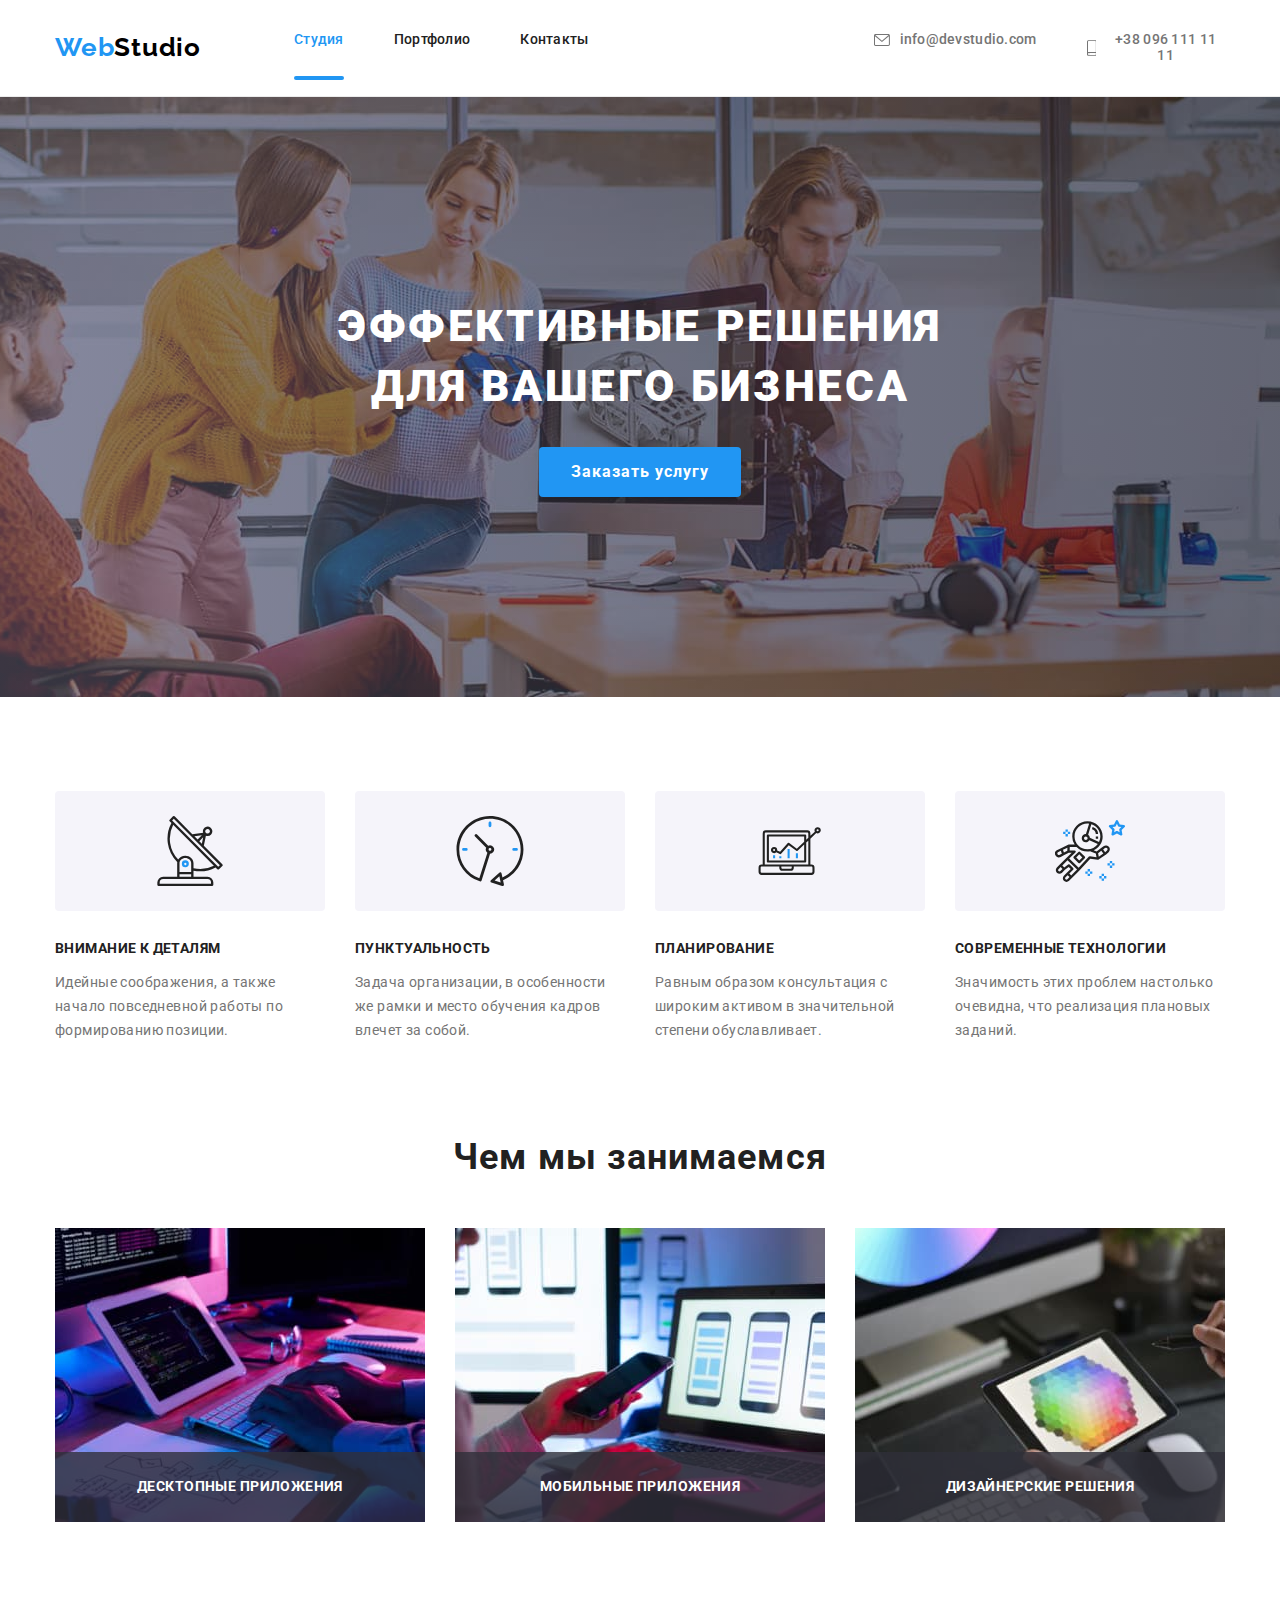
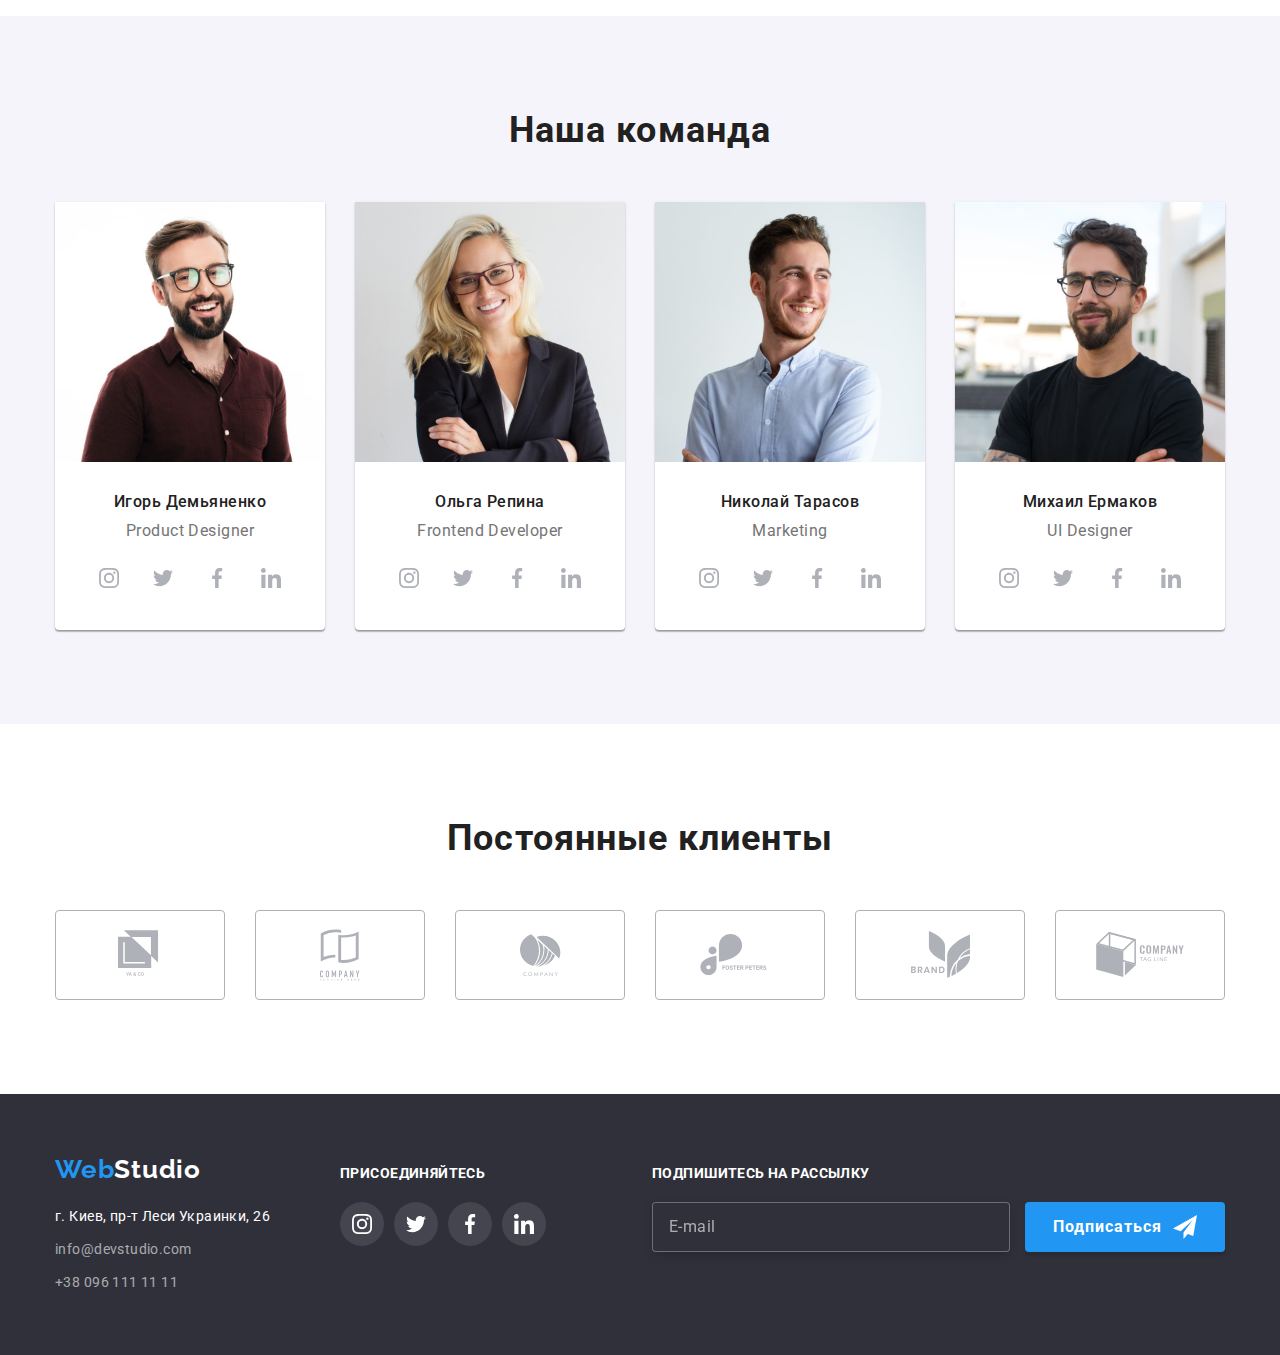
==== commit 1d7785b2: "добавляет адаптивку секциям header и hero" ====
--- a/index.html
+++ b/index.html
@@ -17,14 +17,10 @@
 <body>
     <header>
       <div class="container main-nav">
-        <div class="logo-naw">
-          <a href="/" class="logo ">Web<span class="logo-header">Studio</span></a>
-          <!-- <nav class="nav"> -->
-          
-          
-          <!-- </nav> -->
-          
-          
+        <div class="naw">
+
+          <a href="#" class="logo ">Web<span class="logo-header">Studio</span></a>
+         
           <button type="button" class="menu-button" aria-expanded="false" aria-controls="menu-container" data-menu-button>
             <svg width="40px" height="40px" aria-label="Переключатель мобильного меню">
               <use class="icon-cross" href="./imeges/symbol-defs.svg#icon-close-menu"></use>
@@ -32,6 +28,7 @@
           
             </svg>
           </button>
+
         </div>
        
         <div class="menu-container" id="menu-container" data-menu>
--- a/css/main.min.css
+++ b/css/main.min.css
@@ -1,2 +1,2 @@
-.visually-hidden{position:absolute;width:1px;height:1px;margin:-1px;border:0;padding:0;white-space:nowrap;-webkit-clip-path:inset(100%);clip-path:inset(100%);clip:rect(0 0 0 0);overflow:hidden}body{color:#757575;font-family:Roboto,sans-serif}ul{padding:0;margin:0;list-style:none}a{text-decoration:none}img{display:block;max-width:100%;height:auto}.container{margin-left:auto;margin-right:auto;padding-left:15px;padding-right:15px}@media screen and (min-width: 480px){.container{width:480px}}@media screen and (min-width: 768px){.container{width:768px}}@media screen and (min-width: 1200px){.container{width:1200px}}header{position:relative;border-bottom-width:1px;border-bottom-style:solid;border-bottom-color:#ececec;background:#fff}.menu-button{display:block;width:40px;height:40px;margin-top:10px;margin-bottom:10px;padding:0;border:none;color:#000000;background-color:transparent;-webkit-transition:250ms cubic-bezier(0.4, 0, 0.2, 1);transition:250ms cubic-bezier(0.4, 0, 0.2, 1)}.menu-button:hover,.menu-button:focus{color:#2196f3}.menu-button .icon-cross{display:none}.menu-button.is-open .icon-cross{display:block}.menu-button.is-open .icon-menu{display:none}@media screen and (min-width: 768px){.menu-button{display:none}}.icon-cross,.icon-menu{fill:currentColor}.menu-container{text-align:center}@media screen and (max-width: 767px){.menu-container{display:none;position:absolute;top:100%;left:0;width:100%;padding:60px;background:#fff;-webkit-box-shadow:0px 4px 8px rgba(0,0,0,0.04),0px 2px 4px rgba(0,0,0,0.08),0px 1px 3px rgba(0,0,0,0.16);box-shadow:0px 4px 8px rgba(0,0,0,0.04),0px 2px 4px rgba(0,0,0,0.08),0px 1px 3px rgba(0,0,0,0.16)}.menu-container.is-open{display:block}}.site-naw{font-weight:500;font-size:18px;line-height:1.17;letter-spacing:.02em}.site-naw .link{display:inline-block;padding-bottom:8px;color:#212121;-webkit-transition:250ms cubic-bezier(0.4, 0, 0.2, 1);transition:250ms cubic-bezier(0.4, 0, 0.2, 1)}.site-naw .link:hover,.site-naw .link:focus,.site-naw .link.current{color:#2196f3}.site-naw .link.current{position:relative}.site-naw .link.current::after{position:absolute;left:0;bottom:0;content:"";display:block;width:100%;height:4px;margin-top:8px;border-radius:2px;background:#2196f3}.site-naw .item:not(:last-child){margin-bottom:40px}.site-naw .item:last-child{margin-bottom:60px}.contacts-header{font-weight:500;font-size:18px;line-height:1.17;letter-spacing:.02em}.contacts{display:-webkit-box;display:-ms-flexbox;display:flex;-webkit-box-align:center;-ms-flex-align:center;align-items:center;-webkit-box-pack:center;-ms-flex-pack:center;justify-content:center;color:#757575;-webkit-transition:250ms cubic-bezier(0.4, 0, 0.2, 1);transition:250ms cubic-bezier(0.4, 0, 0.2, 1)}.contacts:hover,.contacts:focus{color:#2196f3}.contacts-icon{margin-right:10px;fill:currentColor}.contacts-header .item+.item{margin-top:16px}.logo{display:block;color:#2196f3;font-family:Raleway,sans-serif;font-weight:700;font-size:24px;line-height:1.17;letter-spacing:.03em}@media screen and (min-width: 1200px){.logo{font-weight:700;font-size:26px;line-height:1.19;letter-spacing:.03em}}.logo-header{color:#000000}.logo-footer{color:#fff}.logo-naw{display:-webkit-box;display:-ms-flexbox;display:flex;-webkit-box-align:center;-ms-flex-align:center;align-items:center;-webkit-box-pack:justify;-ms-flex-pack:justify;justify-content:space-between}footer{padding-top:60px;padding-bottom:60px;background:#2f303a}address{margin-top:20px;color:#fff;font-style:normal;font-weight:400;font-size:14px;line-height:1.71;letter-spacing:.03em}address>a{color:rgba(255,255,255,0.6);font-weight:400;font-size:14px;line-height:1.71;letter-spacing:.03em;-webkit-transition:250ms cubic-bezier(0.4, 0, 0.2, 1);transition:250ms cubic-bezier(0.4, 0, 0.2, 1)}address>a:hover,address>a:focus{color:#2196f3}.mail{display:block;margin-top:9px;margin-bottom:9px}.footer{display:-webkit-box;display:-ms-flexbox;display:flex}.social-networks-footer{width:206px;height:80px;margin-top:12px;margin-left:70px}.social-networks-footer p,.form-footer p{margin-top:0;margin-bottom:20px;color:#fff;font-weight:700;font-size:14px;line-height:1.14;letter-spacing:.03em;text-transform:uppercase}.networks{display:-webkit-box;display:-ms-flexbox;display:flex}.networks-item:not(:last-child){margin-right:10px}.networks-link{display:-webkit-box;display:-ms-flexbox;display:flex;-webkit-box-pack:center;-ms-flex-pack:center;justify-content:center;-webkit-box-align:center;-ms-flex-align:center;align-items:center;width:44px;height:44px;border-radius:50%;background-color:rgba(255,255,255,0.1);-webkit-transition:250ms cubic-bezier(0.4, 0, 0.2, 1);transition:250ms cubic-bezier(0.4, 0, 0.2, 1)}.networks-link:hover{background-color:#2196f3}.networks-icon{width:20px;height:20px;fill:#fff}.form-footer{margin-top:12px;margin-left:auto}.email-footer{width:358px;height:50px;padding:15px 16px;border:1px solid rgba(255,255,255,0.3);border-radius:4px;background:#2f303a;color:#fff;font-weight:400;font-size:16px;line-height:1.25;letter-spacing:.03em;-webkit-filter:drop-shadow(0px 4px 4px rgba(0,0,0,0.15));filter:drop-shadow(0px 4px 4px rgba(0,0,0,0.15))}.email-footer::-webkit-input-placeholder{color:rgba(255,255,255,0.6);font-weight:400;font-size:16px;line-height:1.25;letter-spacing:.03em}.email-footer:-ms-input-placeholder{color:rgba(255,255,255,0.6);font-weight:400;font-size:16px;line-height:1.25;letter-spacing:.03em}.email-footer::-ms-input-placeholder{color:rgba(255,255,255,0.6);font-weight:400;font-size:16px;line-height:1.25;letter-spacing:.03em}.email-footer::placeholder{color:rgba(255,255,255,0.6);font-weight:400;font-size:16px;line-height:1.25;letter-spacing:.03em}.subscription{margin:0;padding:0}.button-form-footer{display:-webkit-inline-box;display:-ms-inline-flexbox;display:inline-flex;-webkit-box-pack:justify;-ms-flex-pack:justify;justify-content:space-between;-webkit-box-align:center;-ms-flex-align:center;align-items:center;width:200px;height:50px;margin-left:11px;padding:10px 28px 10px 28px;border-radius:4px;border:none;background-color:#2196f3;color:#fff;font-family:inherit;font-weight:700;font-size:16px;line-height:1.88;letter-spacing:.06em;cursor:pointer;-webkit-box-shadow:0px 4px 4px rgba(0,0,0,0.15);box-shadow:0px 4px 4px rgba(0,0,0,0.15)}.hero{height:600px;margin-left:auto;margin-right:auto;padding-top:200px;padding-bottom:200px;background:#2f303a;background-image:-webkit-gradient(linear, left top, right top, from(rgba(47,48,58,0.4)), to(rgba(47,48,58,0.4))),url(../imeges/hero-image.jpg);background-image:linear-gradient(to right, rgba(47,48,58,0.4), rgba(47,48,58,0.4)),url(../imeges/hero-image.jpg);background-repeat:no-repeat;background-position:center}.hero-title{margin-top:0;margin-bottom:30px;color:#fff;font-weight:900;font-size:44px;line-height:1.36;letter-spacing:.06em;text-align:center;text-transform:uppercase}.button-hero{display:-webkit-box;display:-ms-flexbox;display:flex;-webkit-box-align:center;-ms-flex-align:center;align-items:center;text-align:center;margin-left:auto;margin-right:auto;padding:10px 32px;border-radius:4px;border:0;background-color:#2196f3;color:#fff;font-family:inherit;font-weight:700;font-size:16px;line-height:1.88;letter-spacing:.06em;cursor:pointer;-webkit-box-shadow:0px 4px 4px rgba(0,0,0,0.15);box-shadow:0px 4px 4px rgba(0,0,0,0.15);-webkit-transition:250ms cubic-bezier(0.4, 0, 0.2, 1);transition:250ms cubic-bezier(0.4, 0, 0.2, 1)}.button-hero:hover,.button-hero:focus{background:#188ce8}.benefits,.preview,.portfolio{background:#fff}.benefits{padding-top:94px;padding-bottom:94px}.benefits-item{display:-webkit-box;display:-ms-flexbox;display:flex}.benefits-item .item:not(:last-child){margin-right:30px}.icon{width:270px;height:120px;padding:25px 100px;margin-bottom:30px;border-radius:4px;background:#f5f4fa}.benefits-icon{width:70px;height:70px}.benefits h2{margin-top:0;margin-bottom:0}.benefits h3{margin-top:0;margin-bottom:10;color:#212121;font-weight:700;font-size:14px;line-height:1.14;letter-spacing:.03em;text-transform:uppercase}.benefits p{margin-top:0;margin-bottom:0;width:270px;color:#757575;font-weight:400;font-size:14px;line-height:1.71;letter-spacing:.03em}.preview{padding-top:0;padding-bottom:94px}.preview h2,.command h2,.clients h2{margin-top:0;margin-bottom:50px;color:#212121;font-weight:700;font-size:36px;line-height:1.16;letter-spacing:.03em;text-align:center}.preview-item{display:-webkit-box;display:-ms-flexbox;display:flex}.preview-item .item:not(:last-child){margin-right:30px}.preview-item .item{position:relative}.preview-title{position:absolute;left:0;bottom:0;display:-webkit-box;display:-ms-flexbox;display:flex;-webkit-box-pack:center;-ms-flex-pack:center;justify-content:center;-webkit-box-align:center;-ms-flex-align:center;align-items:center;margin-top:0;margin-bottom:0;width:100%;height:70px;background:rgba(47,48,58,0.8);color:#fff;font-weight:700;font-size:14px;line-height:1.14;letter-spacing:.03em;text-transform:uppercase}.command{padding-top:94px;padding-bottom:94px;background:#f5f4fa}.command-item{display:-webkit-box;display:-ms-flexbox;display:flex}.command-item .item{padding-bottom:30px;overflow:hidden;border-radius:0px 0px 4px 4px;background:#fff;-webkit-box-shadow:0px 1px 3px rgba(0,0,0,0.12),0px 1px 1px rgba(0,0,0,0.14),0px 2px 1px rgba(0,0,0,0.2);box-shadow:0px 1px 3px rgba(0,0,0,0.12),0px 1px 1px rgba(0,0,0,0.14),0px 2px 1px rgba(0,0,0,0.2)}.command-item .item:not(:last-child){margin-right:30px}.command h3{margin-top:30px;margin-bottom:10px;color:#212121;font-weight:500;font-size:16px;line-height:1.19;letter-spacing:.03em;text-align:center}.command p{margin-top:0;margin-bottom:16px;color:#757575;font-weight:400;font-size:16px;line-height:1.19;letter-spacing:.03em;text-align:center}.social-networks{display:-webkit-box;display:-ms-flexbox;display:flex;padding-right:32px;padding-left:32px}.social-networks-link{display:-webkit-box;display:-ms-flexbox;display:flex;-webkit-box-pack:center;-ms-flex-pack:center;justify-content:center;-webkit-box-align:center;-ms-flex-align:center;align-items:center;width:44px;height:44px;border-radius:50%;color:#afb1b8;-webkit-transition:250ms cubic-bezier(0.4, 0, 0.2, 1);transition:250ms cubic-bezier(0.4, 0, 0.2, 1)}.social-networks-link:hover,.social-networks-link:focus{background-color:#2196f3;color:#fff}.social-networks-item:not(:last-child){margin-right:10px}.social-networks-icon{width:20px;height:20px;fill:currentColor}.clients{padding-top:94px;padding-bottom:94px}.clients-item{display:-webkit-box;display:-ms-flexbox;display:flex}.clients-item .item:not(:last-child){margin-right:30px}.clients-link{display:-webkit-box;display:-ms-flexbox;display:flex;-webkit-box-align:center;-ms-flex-align:center;align-items:center;-webkit-box-pack:center;-ms-flex-pack:center;justify-content:center;width:170px;height:90px;border:1px solid;border-radius:4px;color:#afb1b8;-webkit-transition:250ms cubic-bezier(0.4, 0, 0.2, 1);transition:250ms cubic-bezier(0.4, 0, 0.2, 1)}.clients-link:hover,.clients-link:focus{color:#2196f3}.clients-icon{fill:currentColor}.portfolio{padding-top:94px;padding-bottom:94px}.portfolio-button{display:-webkit-box;display:-ms-flexbox;display:flex;-webkit-box-pack:center;-ms-flex-pack:center;justify-content:center;margin-bottom:50px}.button{padding:6px 22px;border-radius:4px;border:0;background:#f5f4fa;color:#212121;font-family:inherit;font-weight:500;font-size:16px;line-height:1.62;letter-spacing:.03em;text-align:center;cursor:pointer;-webkit-transition:250ms cubic-bezier(0.4, 0, 0.2, 1);transition:250ms cubic-bezier(0.4, 0, 0.2, 1)}.button:hover,.button:focus{background:#2196f3;color:#fff;-webkit-box-shadow:0px 3px 1px rgba(0,0,0,0.1),0px 1px 2px rgba(0,0,0,0.08),0px 2px 2px rgba(0,0,0,0.12);box-shadow:0px 3px 1px rgba(0,0,0,0.1),0px 1px 2px rgba(0,0,0,0.08),0px 2px 2px rgba(0,0,0,0.12)}.portfolio-button .item:not(:last-child){margin-right:8px}.portfolio h1{margin-top:0;margin-bottom:0}.portfolio-item{display:-webkit-box;display:-ms-flexbox;display:flex;-ms-flex-wrap:wrap;flex-wrap:wrap}.portfolio-card{padding:20px 24px;border-right-width:1px;border-right-style:solid;border-right-color:#eee;border-bottom-width:1px;border-bottom-style:solid;border-bottom-color:#eee;border-left-width:1px;border-left-style:solid;border-left-color:#eee}.portfolio-item .item{width:calc((100% - 60px) / 3);margin-right:30px;margin-bottom:30px;overflow:hidden;-webkit-transition:250ms cubic-bezier(0.4, 0, 0.2, 1);transition:250ms cubic-bezier(0.4, 0, 0.2, 1)}.portfolio-item .item:hover,.portfolio-item .item:focus{-webkit-box-shadow:0px 1px 1px rgba(0,0,0,0.12),0px 4px 4px rgba(0,0,0,0.06),1px 4px 6px rgba(0,0,0,0.16);box-shadow:0px 1px 1px rgba(0,0,0,0.12),0px 4px 4px rgba(0,0,0,0.06),1px 4px 6px rgba(0,0,0,0.16)}.portfolio-item .item:nth-child(3n){margin-right:0}.portfolio-item .item:nth-last-child(-n+3){margin-bottom:0}.portfolio-thumb{position:relative;overflow:hidden}.portfolio-overlay{position:absolute;bottom:0;left:0;width:100%;height:100%;background:rgba(33,150,243,0.9);-webkit-transform:translateY(100%);transform:translateY(100%);-webkit-transition:-webkit-transform 250ms cubic-bezier(0.4, 0, 0.2, 1);transition:-webkit-transform 250ms cubic-bezier(0.4, 0, 0.2, 1);transition:transform 250ms cubic-bezier(0.4, 0, 0.2, 1);transition:transform 250ms cubic-bezier(0.4, 0, 0.2, 1), -webkit-transform 250ms cubic-bezier(0.4, 0, 0.2, 1)}.text{position:absolute;top:50%;left:50%;-webkit-transform:translate(-50%, -50%);transform:translate(-50%, -50%);display:inline-block;margin:0;width:322px;height:168px;color:#fff;font-weight:400;font-size:18px;line-height:1.55;letter-spacing:.03em}.portfolio-link:hover .portfolio-overlay,.portfolio-link:focus .portfolio-overlay{-webkit-transform:translateY(0);transform:translateY(0)}.portfolio h2{margin-top:0;margin-bottom:4px;color:#212121;font-weight:700;font-size:18px;line-height:2;letter-spacing:.06em}.subtitle{margin-top:0;margin-bottom:0;color:#757575;font-weight:400;font-size:16px;line-height:1.88;letter-spacing:.03em}.backdrop{position:fixed;z-index:2;top:0;left:0;width:100%;height:100%;background:rgba(0,0,0,0.2);opacity:1;-webkit-transition:opacity 250ms cubic-bezier(0.4, 0, 0.2, 1);transition:opacity 250ms cubic-bezier(0.4, 0, 0.2, 1)}.backdrop.is-hidden{opacity:0;pointer-events:none}.backdrop.is-hidden .modal{-webkit-transform:translate(-50%, -50%) scale(1, 1);transform:translate(-50%, -50%) scale(1, 1)}.modal{position:absolute;top:50%;left:50%;width:528px;height:581px;border-radius:4px;padding:40px;background:#fff;-webkit-box-shadow:0px 1px 3px rgba(0,0,0,0.12),0px 1px 1px rgba(0,0,0,0.14),0px 2px 1px rgba(0,0,0,0.2);box-shadow:0px 1px 3px rgba(0,0,0,0.12),0px 1px 1px rgba(0,0,0,0.14),0px 2px 1px rgba(0,0,0,0.2);-webkit-transform:translate(-50%, -50%) scale(1);transform:translate(-50%, -50%) scale(1);-webkit-transition:-webkit-transform 250ms cubic-bezier(0.4, 0, 0.2, 1);transition:-webkit-transform 250ms cubic-bezier(0.4, 0, 0.2, 1);transition:transform 250ms cubic-bezier(0.4, 0, 0.2, 1);transition:transform 250ms cubic-bezier(0.4, 0, 0.2, 1), -webkit-transform 250ms cubic-bezier(0.4, 0, 0.2, 1)}.button-modal{position:absolute;top:8px;right:8px;width:30px;height:30px;border-radius:50%;cursor:pointer;background:#fff;border:1px solid rgba(0,0,0,0.1);color:#000000;-webkit-transition:250ms cubic-bezier(0.4, 0, 0.2, 1);transition:250ms cubic-bezier(0.4, 0, 0.2, 1)}.button-modal:hover,.button-modal:focus{outline:#ffffff00;color:#2196f3}.close{fill:currentColor}.caption-modal{margin-top:0;margin-bottom:12px;color:#212121;font-weight:700;font-size:20px;line-height:1.15;letter-spacing:.03em;text-align:center}.modal-name,.modal-phone,.modal-email{position:relative;display:block;margin-bottom:10px}.person,.phone,.email{position:absolute;bottom:11px;left:12px;margin:0;color:#000000;fill:currentColor}.input-name,.input-tel,.input-email{width:100%;height:40px;padding-left:42px;border:1px solid rgba(33,33,33,0.2);border-radius:4px;-webkit-transition:250ms cubic-bezier(0.4, 0, 0.2, 1);transition:250ms cubic-bezier(0.4, 0, 0.2, 1)}.input-name:focus,.input-name:focus,.input-name:focus,.input-tel:focus,.input-tel:focus,.input-tel:focus,.input-email:focus,.input-email:focus,.input-email:focus{outline:transparent;border:1px solid #2196f3}.input-name:focus+.person,.input-tel:focus+.phone,.input-email:focus+.email{color:#2196f3}.comment{resize:none;width:100%;height:120px;margin-bottom:20px;padding:12px 16px;border:1px solid rgba(33,33,33,0.2);border-radius:4px}.comment:focus{outline:transparent;border:1px solid #2196f3}.comment::-webkit-input-placeholder{color:rgba(117,117,117,0.5);font-weight:400;font-size:12px;line-height:1.16;letter-spacing:.01em}.comment:-ms-input-placeholder{color:rgba(117,117,117,0.5);font-weight:400;font-size:12px;line-height:1.16;letter-spacing:.01em}.comment::-ms-input-placeholder{color:rgba(117,117,117,0.5);font-weight:400;font-size:12px;line-height:1.16;letter-spacing:.01em}.comment::placeholder{color:rgba(117,117,117,0.5);font-weight:400;font-size:12px;line-height:1.16;letter-spacing:.01em}.modal-name span,.modal-phone span,.modal-email span,.modal-comment span{display:block;margin-top:0;margin-bottom:4px;color:#757575;font-weight:400;font-size:12px;line-height:1.17;letter-spacing:.01em}.modal-agreement span{color:#757575;font-weight:400;font-size:14px;line-height:1.71;letter-spacing:.03em}.contract{margin-left:5px;color:#2196f3;-webkit-text-decoration-line:underline;text-decoration-line:underline}.check-input{position:absolute;width:1px;height:1px;margin:-1px;border:0;padding:0;white-space:nowrap;-webkit-clip-path:inset(100%);clip-path:inset(100%);clip:rect(0 0 0 0);overflow:hidden}.check-box{position:absolute;width:16px;height:15px;left:52px;bottom:124px;background-image:url(../imeges/check-off.svg)}.check-input:checked+.check-box{background-image:url(../imeges/check-on.svg)}.check{display:-webkit-box;display:-ms-flexbox;display:flex;-webkit-box-pack:end;-ms-flex-pack:end;justify-content:flex-end;margin-right:12px}.send{width:200px;height:50px;border-radius:4px;border:0;margin-top:30px;margin-left:124px;background:#2196f3;font-weight:700;font-size:16px;line-height:1.88;letter-spacing:.06em;color:#fff;-webkit-box-shadow:0px 4px 4px rgba(0,0,0,0.15);box-shadow:0px 4px 4px rgba(0,0,0,0.15);cursor:pointer;-webkit-transition:250ms cubic-bezier(0.4, 0, 0.2, 1);transition:250ms cubic-bezier(0.4, 0, 0.2, 1)}.send:hover,.send:focus{background:#188ce8}
+.visually-hidden{position:absolute;width:1px;height:1px;margin:-1px;border:0;padding:0;white-space:nowrap;-webkit-clip-path:inset(100%);clip-path:inset(100%);clip:rect(0 0 0 0);overflow:hidden}body{color:#757575;font-family:Roboto,sans-serif}ul{padding:0;margin:0;list-style:none}a{text-decoration:none}img{display:block;max-width:100%;height:auto}.container{margin-left:auto;margin-right:auto;padding-left:15px;padding-right:15px}@media screen and (min-width: 480px){.container{width:480px}}@media screen and (min-width: 768px){.container{width:768px}}@media screen and (min-width: 1200px){.container{width:1200px}}header{position:relative;border-bottom-width:1px;border-bottom-style:solid;border-bottom-color:#ececec;background:#fff}@media screen and (min-width: 768px){.main-nav{display:-webkit-box;display:-ms-flexbox;display:flex}}.naw{display:-webkit-box;display:-ms-flexbox;display:flex;-webkit-box-align:center;-ms-flex-align:center;align-items:center;-webkit-box-pack:justify;-ms-flex-pack:justify;justify-content:space-between}.menu-button{display:block;width:40px;height:40px;margin-top:10px;margin-bottom:10px;padding:0;border:none;color:#000000;background-color:transparent;-webkit-transition:250ms cubic-bezier(0.4, 0, 0.2, 1);transition:250ms cubic-bezier(0.4, 0, 0.2, 1)}.menu-button:hover,.menu-button:focus{color:#2196f3}.menu-button .icon-cross{display:none}.menu-button.is-open .icon-cross{display:block}.menu-button.is-open .icon-menu{display:none}@media screen and (min-width: 768px){.menu-button{display:none}}.icon-cross,.icon-menu{fill:currentColor}.menu-container{text-align:center}@media screen and (max-width: 767px){.menu-container{display:none;position:absolute;top:100%;left:0;width:100%;padding:60px;background:#fff;-webkit-box-shadow:0px 4px 8px rgba(0,0,0,0.04),0px 2px 4px rgba(0,0,0,0.08),0px 1px 3px rgba(0,0,0,0.16);box-shadow:0px 4px 8px rgba(0,0,0,0.04),0px 2px 4px rgba(0,0,0,0.08),0px 1px 3px rgba(0,0,0,0.16)}.menu-container.is-open{display:block}}@media screen and (min-width: 768px){.menu-container{display:-webkit-box;display:-ms-flexbox;display:flex}}.site-naw{font-weight:500;font-size:18px;line-height:1.17;letter-spacing:.02em}@media screen and (min-width: 768px){.site-naw{display:-webkit-box;display:-ms-flexbox;display:flex;margin-left:88px;font-weight:500;font-size:14px;line-height:1.14;letter-spacing:.02em}}@media screen and (min-width: 1200px){.site-naw{margin-left:93px}}@media screen and (max-width: 767px){.site-naw .item:not(:last-child){margin-bottom:40px}}@media screen and (min-width: 768px){.site-naw .item:not(:last-child){margin-right:50px}}@media screen and (max-width: 767px){.site-naw .item:last-child{margin-bottom:60px}}.site-naw .link{display:inline-block;padding-bottom:8px;color:#212121;-webkit-transition:250ms cubic-bezier(0.4, 0, 0.2, 1);transition:250ms cubic-bezier(0.4, 0, 0.2, 1)}.site-naw .link:hover,.site-naw .link:focus,.site-naw .link.current{color:#2196f3}@media screen and (min-width: 768px){.site-naw .link{display:block;padding-top:32px;padding-bottom:32px}}.site-naw .link.current{position:relative}.site-naw .link.current::after{position:absolute;left:0;bottom:0;content:"";display:block;width:100%;height:4px;margin-top:8px;border-radius:2px;background:#2196f3}.contacts-header{font-weight:500;font-size:18px;line-height:1.17;letter-spacing:.02em}@media screen and (min-width: 768px) and (max-width: 1199px){.contacts-header{display:-webkit-box;display:-ms-flexbox;display:flex;-webkit-box-orient:vertical;-webkit-box-direction:normal;-ms-flex-direction:column;flex-direction:column;-webkit-box-pack:center;-ms-flex-pack:center;justify-content:center;-webkit-box-align:start;-ms-flex-align:start;align-items:flex-start;margin-left:83px;font-weight:500;font-size:12px;line-height:1.17;letter-spacing:.02em}}@media screen and (min-width: 1200px){.contacts-header{display:-webkit-box;display:-ms-flexbox;display:flex;margin-left:285px;font-weight:500;font-size:14px;line-height:1.14;letter-spacing:.02em}}.contacts{display:-webkit-box;display:-ms-flexbox;display:flex;-webkit-box-align:center;-ms-flex-align:center;align-items:center;-webkit-box-pack:center;-ms-flex-pack:center;justify-content:center;color:#757575;-webkit-transition:250ms cubic-bezier(0.4, 0, 0.2, 1);transition:250ms cubic-bezier(0.4, 0, 0.2, 1)}.contacts:hover,.contacts:focus{color:#2196f3}@media screen and (min-width: 1200px){.contacts{padding-top:32px;padding-bottom:32px}}.contacts-icon{margin-right:10px;fill:currentColor}@media screen and (max-width: 767px){.contacts-header .item+.item{margin-top:16px}}@media screen and (min-width: 768px) and (max-width: 1199px){.contacts-header .item+.item{margin-top:10px}}@media screen and (min-width: 1200px){.contacts-header .item+.item{margin-left:50px}}.logo{display:block;color:#2196f3;font-family:Raleway,sans-serif;font-weight:700;font-size:24px;line-height:1.17;letter-spacing:.03em}@media screen and (min-width: 1200px){.logo{font-weight:700;font-size:26px;line-height:1.19;letter-spacing:.03em}}.logo-header{color:#000000}.logo-footer{color:#fff}.naw{display:-webkit-box;display:-ms-flexbox;display:flex;-webkit-box-align:center;-ms-flex-align:center;align-items:center;-webkit-box-pack:justify;-ms-flex-pack:justify;justify-content:space-between}footer{padding-top:60px;padding-bottom:60px;background:#2f303a}address{margin-top:20px;color:#fff;font-style:normal;font-weight:400;font-size:14px;line-height:1.71;letter-spacing:.03em}address>a{color:rgba(255,255,255,0.6);font-weight:400;font-size:14px;line-height:1.71;letter-spacing:.03em;-webkit-transition:250ms cubic-bezier(0.4, 0, 0.2, 1);transition:250ms cubic-bezier(0.4, 0, 0.2, 1)}address>a:hover,address>a:focus{color:#2196f3}.mail{display:block;margin-top:9px;margin-bottom:9px}.footer{display:-webkit-box;display:-ms-flexbox;display:flex}.social-networks-footer{width:206px;height:80px;margin-top:12px;margin-left:70px}.social-networks-footer p,.form-footer p{margin-top:0;margin-bottom:20px;color:#fff;font-weight:700;font-size:14px;line-height:1.14;letter-spacing:.03em;text-transform:uppercase}.networks{display:-webkit-box;display:-ms-flexbox;display:flex}.networks-item:not(:last-child){margin-right:10px}.networks-link{display:-webkit-box;display:-ms-flexbox;display:flex;-webkit-box-pack:center;-ms-flex-pack:center;justify-content:center;-webkit-box-align:center;-ms-flex-align:center;align-items:center;width:44px;height:44px;border-radius:50%;background-color:rgba(255,255,255,0.1);-webkit-transition:250ms cubic-bezier(0.4, 0, 0.2, 1);transition:250ms cubic-bezier(0.4, 0, 0.2, 1)}.networks-link:hover{background-color:#2196f3}.networks-icon{width:20px;height:20px;fill:#fff}.form-footer{margin-top:12px;margin-left:auto}.email-footer{width:358px;height:50px;padding:15px 16px;border:1px solid rgba(255,255,255,0.3);border-radius:4px;background:#2f303a;color:#fff;font-weight:400;font-size:16px;line-height:1.25;letter-spacing:.03em;-webkit-filter:drop-shadow(0px 4px 4px rgba(0,0,0,0.15));filter:drop-shadow(0px 4px 4px rgba(0,0,0,0.15))}.email-footer::-webkit-input-placeholder{color:rgba(255,255,255,0.6);font-weight:400;font-size:16px;line-height:1.25;letter-spacing:.03em}.email-footer:-ms-input-placeholder{color:rgba(255,255,255,0.6);font-weight:400;font-size:16px;line-height:1.25;letter-spacing:.03em}.email-footer::-ms-input-placeholder{color:rgba(255,255,255,0.6);font-weight:400;font-size:16px;line-height:1.25;letter-spacing:.03em}.email-footer::placeholder{color:rgba(255,255,255,0.6);font-weight:400;font-size:16px;line-height:1.25;letter-spacing:.03em}.subscription{margin:0;padding:0}.button-form-footer{display:-webkit-inline-box;display:-ms-inline-flexbox;display:inline-flex;-webkit-box-pack:justify;-ms-flex-pack:justify;justify-content:space-between;-webkit-box-align:center;-ms-flex-align:center;align-items:center;width:200px;height:50px;margin-left:11px;padding:10px 28px 10px 28px;border-radius:4px;border:none;background-color:#2196f3;color:#fff;font-family:inherit;font-weight:700;font-size:16px;line-height:1.88;letter-spacing:.06em;cursor:pointer;-webkit-box-shadow:0px 4px 4px rgba(0,0,0,0.15);box-shadow:0px 4px 4px rgba(0,0,0,0.15)}.hero{height:400px;margin-left:auto;margin-right:auto;padding-top:118px;padding-bottom:118px;background:#2f303a;background-image:-webkit-gradient(linear, left top, right top, from(rgba(133,135,165,0.4)), to(rgba(47,48,58,0.4))),url(../imeges/hero-mobile.jpg);background-image:linear-gradient(to right, rgba(133,135,165,0.4), rgba(47,48,58,0.4)),url(../imeges/hero-mobile.jpg);background-repeat:no-repeat;background-position:center}@media screen and (min-width: 1200px){.hero{height:600px;padding-top:200px;padding-bottom:200px}}@media screen and (min-device-pixel-ratio: 2), screen and (-webkit-min-device-pixel-ratio: 2), screen and (min-resolution: 192dpi), screen and (min-resolution: 2dppx){.hero{background-image:-webkit-gradient(linear, left top, right top, from(rgba(133,135,165,0.4)), to(rgba(47,48,58,0.4))),url(../imeges/hero-mobile@2x.jpg);background-image:linear-gradient(to right, rgba(133,135,165,0.4), rgba(47,48,58,0.4)),url(../imeges/hero-mobile@2x.jpg)}}@media screen and (min-width: 481px){.hero{background-image:-webkit-gradient(linear, left top, right top, from(rgba(133,135,165,0.4)), to(rgba(47,48,58,0.4))),url(../imeges/hero-tablet.jpg);background-image:linear-gradient(to right, rgba(133,135,165,0.4), rgba(47,48,58,0.4)),url(../imeges/hero-tablet.jpg)}}@media screen and (min-width: 481px) and (min-device-pixel-ratio: 2), screen and (min-width: 481px) and (-webkit-min-device-pixel-ratio: 2), screen and (min-width: 481px) and (min-resolution: 192dpi), screen and (min-width: 481px) and (min-resolution: 2dppx){.hero{background-image:-webkit-gradient(linear, left top, right top, from(rgba(133,135,165,0.4)), to(rgba(47,48,58,0.4))),url(../imeges/hero-tablet@2x.jpg);background-image:linear-gradient(to right, rgba(133,135,165,0.4), rgba(47,48,58,0.4)),url(../imeges/hero-tablet@2x.jpg)}}@media screen and (min-width: 769px){.hero{background-image:-webkit-gradient(linear, left top, right top, from(rgba(133,135,165,0.4)), to(rgba(47,48,58,0.4))),url(../imeges/hero-desktop.jpg);background-image:linear-gradient(to right, rgba(133,135,165,0.4), rgba(47,48,58,0.4)),url(../imeges/hero-desktop.jpg)}}@media screen and (min-width: 769px) and (min-device-pixel-ratio: 2), screen and (min-width: 769px) and (-webkit-min-device-pixel-ratio: 2), screen and (min-width: 769px) and (min-resolution: 192dpi), screen and (min-width: 769px) and (min-resolution: 2dppx){.hero{background-image:-webkit-gradient(linear, left top, right top, from(rgba(133,135,165,0.4)), to(rgba(47,48,58,0.4))),url(../imeges/hero-desktop@2x.jpg);background-image:linear-gradient(to right, rgba(133,135,165,0.4), rgba(47,48,58,0.4)),url(../imeges/hero-desktop@2x.jpg)}}.hero-title{margin-top:0;margin-bottom:30px;color:#fff;font-weight:900;font-size:26px;line-height:1.62;letter-spacing:.06em;text-align:center;text-transform:uppercase}@media screen and (min-width: 1200px){.hero-title{font-weight:900;font-size:44px;line-height:1.36;letter-spacing:.06em}}.button-hero{display:-webkit-box;display:-ms-flexbox;display:flex;-webkit-box-align:center;-ms-flex-align:center;align-items:center;text-align:center;margin-left:auto;margin-right:auto;padding:10px 32px;border-radius:4px;border:0;background-color:#2196f3;color:#fff;font-family:inherit;font-weight:700;font-size:16px;line-height:1.88;letter-spacing:.06em;cursor:pointer;-webkit-box-shadow:0px 4px 4px rgba(0,0,0,0.15);box-shadow:0px 4px 4px rgba(0,0,0,0.15);-webkit-transition:250ms cubic-bezier(0.4, 0, 0.2, 1);transition:250ms cubic-bezier(0.4, 0, 0.2, 1)}.button-hero:hover,.button-hero:focus{background:#188ce8}.benefits,.preview,.portfolio{background:#fff}.benefits{padding-top:94px;padding-bottom:94px}.benefits-item{display:-webkit-box;display:-ms-flexbox;display:flex}.benefits-item .item:not(:last-child){margin-right:30px}.icon{width:270px;height:120px;padding:25px 100px;margin-bottom:30px;border-radius:4px;background:#f5f4fa}.benefits-icon{width:70px;height:70px}.benefits h2{margin-top:0;margin-bottom:0}.benefits h3{margin-top:0;margin-bottom:10;color:#212121;font-weight:700;font-size:14px;line-height:1.14;letter-spacing:.03em;text-transform:uppercase}.benefits p{margin-top:0;margin-bottom:0;width:270px;color:#757575;font-weight:400;font-size:14px;line-height:1.71;letter-spacing:.03em}.preview{padding-top:0;padding-bottom:94px}.preview h2,.command h2,.clients h2{margin-top:0;margin-bottom:50px;color:#212121;font-weight:700;font-size:36px;line-height:1.16;letter-spacing:.03em;text-align:center}.preview-item{display:-webkit-box;display:-ms-flexbox;display:flex}.preview-item .item:not(:last-child){margin-right:30px}.preview-item .item{position:relative}.preview-title{position:absolute;left:0;bottom:0;display:-webkit-box;display:-ms-flexbox;display:flex;-webkit-box-pack:center;-ms-flex-pack:center;justify-content:center;-webkit-box-align:center;-ms-flex-align:center;align-items:center;margin-top:0;margin-bottom:0;width:100%;height:70px;background:rgba(47,48,58,0.8);color:#fff;font-weight:700;font-size:14px;line-height:1.14;letter-spacing:.03em;text-transform:uppercase}.command{padding-top:94px;padding-bottom:94px;background:#f5f4fa}.command-item{display:-webkit-box;display:-ms-flexbox;display:flex}.command-item .item{padding-bottom:30px;overflow:hidden;border-radius:0px 0px 4px 4px;background:#fff;-webkit-box-shadow:0px 1px 3px rgba(0,0,0,0.12),0px 1px 1px rgba(0,0,0,0.14),0px 2px 1px rgba(0,0,0,0.2);box-shadow:0px 1px 3px rgba(0,0,0,0.12),0px 1px 1px rgba(0,0,0,0.14),0px 2px 1px rgba(0,0,0,0.2)}.command-item .item:not(:last-child){margin-right:30px}.command h3{margin-top:30px;margin-bottom:10px;color:#212121;font-weight:500;font-size:16px;line-height:1.19;letter-spacing:.03em;text-align:center}.command p{margin-top:0;margin-bottom:16px;color:#757575;font-weight:400;font-size:16px;line-height:1.19;letter-spacing:.03em;text-align:center}.social-networks{display:-webkit-box;display:-ms-flexbox;display:flex;padding-right:32px;padding-left:32px}.social-networks-link{display:-webkit-box;display:-ms-flexbox;display:flex;-webkit-box-pack:center;-ms-flex-pack:center;justify-content:center;-webkit-box-align:center;-ms-flex-align:center;align-items:center;width:44px;height:44px;border-radius:50%;color:#afb1b8;-webkit-transition:250ms cubic-bezier(0.4, 0, 0.2, 1);transition:250ms cubic-bezier(0.4, 0, 0.2, 1)}.social-networks-link:hover,.social-networks-link:focus{background-color:#2196f3;color:#fff}.social-networks-item:not(:last-child){margin-right:10px}.social-networks-icon{width:20px;height:20px;fill:currentColor}.clients{padding-top:94px;padding-bottom:94px}.clients-item{display:-webkit-box;display:-ms-flexbox;display:flex}.clients-item .item:not(:last-child){margin-right:30px}.clients-link{display:-webkit-box;display:-ms-flexbox;display:flex;-webkit-box-align:center;-ms-flex-align:center;align-items:center;-webkit-box-pack:center;-ms-flex-pack:center;justify-content:center;width:170px;height:90px;border:1px solid;border-radius:4px;color:#afb1b8;-webkit-transition:250ms cubic-bezier(0.4, 0, 0.2, 1);transition:250ms cubic-bezier(0.4, 0, 0.2, 1)}.clients-link:hover,.clients-link:focus{color:#2196f3}.clients-icon{fill:currentColor}.portfolio{padding-top:94px;padding-bottom:94px}.portfolio-button{display:-webkit-box;display:-ms-flexbox;display:flex;-webkit-box-pack:center;-ms-flex-pack:center;justify-content:center;margin-bottom:50px}.button{padding:6px 22px;border-radius:4px;border:0;background:#f5f4fa;color:#212121;font-family:inherit;font-weight:500;font-size:16px;line-height:1.62;letter-spacing:.03em;text-align:center;cursor:pointer;-webkit-transition:250ms cubic-bezier(0.4, 0, 0.2, 1);transition:250ms cubic-bezier(0.4, 0, 0.2, 1)}.button:hover,.button:focus{background:#2196f3;color:#fff;-webkit-box-shadow:0px 3px 1px rgba(0,0,0,0.1),0px 1px 2px rgba(0,0,0,0.08),0px 2px 2px rgba(0,0,0,0.12);box-shadow:0px 3px 1px rgba(0,0,0,0.1),0px 1px 2px rgba(0,0,0,0.08),0px 2px 2px rgba(0,0,0,0.12)}.portfolio-button .item:not(:last-child){margin-right:8px}.portfolio h1{margin-top:0;margin-bottom:0}.portfolio-item{display:-webkit-box;display:-ms-flexbox;display:flex;-ms-flex-wrap:wrap;flex-wrap:wrap}.portfolio-card{padding:20px 24px;border-right-width:1px;border-right-style:solid;border-right-color:#eee;border-bottom-width:1px;border-bottom-style:solid;border-bottom-color:#eee;border-left-width:1px;border-left-style:solid;border-left-color:#eee}.portfolio-item .item{width:calc((100% - 60px) / 3);margin-right:30px;margin-bottom:30px;overflow:hidden;-webkit-transition:250ms cubic-bezier(0.4, 0, 0.2, 1);transition:250ms cubic-bezier(0.4, 0, 0.2, 1)}.portfolio-item .item:hover,.portfolio-item .item:focus{-webkit-box-shadow:0px 1px 1px rgba(0,0,0,0.12),0px 4px 4px rgba(0,0,0,0.06),1px 4px 6px rgba(0,0,0,0.16);box-shadow:0px 1px 1px rgba(0,0,0,0.12),0px 4px 4px rgba(0,0,0,0.06),1px 4px 6px rgba(0,0,0,0.16)}.portfolio-item .item:nth-child(3n){margin-right:0}.portfolio-item .item:nth-last-child(-n+3){margin-bottom:0}.portfolio-thumb{position:relative;overflow:hidden}.portfolio-overlay{position:absolute;bottom:0;left:0;width:100%;height:100%;background:rgba(33,150,243,0.9);-webkit-transform:translateY(100%);transform:translateY(100%);-webkit-transition:-webkit-transform 250ms cubic-bezier(0.4, 0, 0.2, 1);transition:-webkit-transform 250ms cubic-bezier(0.4, 0, 0.2, 1);transition:transform 250ms cubic-bezier(0.4, 0, 0.2, 1);transition:transform 250ms cubic-bezier(0.4, 0, 0.2, 1), -webkit-transform 250ms cubic-bezier(0.4, 0, 0.2, 1)}.text{position:absolute;top:50%;left:50%;-webkit-transform:translate(-50%, -50%);transform:translate(-50%, -50%);display:inline-block;margin:0;width:322px;height:168px;color:#fff;font-weight:400;font-size:18px;line-height:1.55;letter-spacing:.03em}.portfolio-link:hover .portfolio-overlay,.portfolio-link:focus .portfolio-overlay{-webkit-transform:translateY(0);transform:translateY(0)}.portfolio h2{margin-top:0;margin-bottom:4px;color:#212121;font-weight:700;font-size:18px;line-height:2;letter-spacing:.06em}.subtitle{margin-top:0;margin-bottom:0;color:#757575;font-weight:400;font-size:16px;line-height:1.88;letter-spacing:.03em}.backdrop{position:fixed;z-index:2;top:0;left:0;width:100%;height:100%;background:rgba(0,0,0,0.2);opacity:1;-webkit-transition:opacity 250ms cubic-bezier(0.4, 0, 0.2, 1);transition:opacity 250ms cubic-bezier(0.4, 0, 0.2, 1)}.backdrop.is-hidden{opacity:0;pointer-events:none}.backdrop.is-hidden .modal{-webkit-transform:translate(-50%, -50%) scale(1, 1);transform:translate(-50%, -50%) scale(1, 1)}.modal{position:absolute;top:50%;left:50%;width:528px;height:581px;border-radius:4px;padding:40px;background:#fff;-webkit-box-shadow:0px 1px 3px rgba(0,0,0,0.12),0px 1px 1px rgba(0,0,0,0.14),0px 2px 1px rgba(0,0,0,0.2);box-shadow:0px 1px 3px rgba(0,0,0,0.12),0px 1px 1px rgba(0,0,0,0.14),0px 2px 1px rgba(0,0,0,0.2);-webkit-transform:translate(-50%, -50%) scale(1);transform:translate(-50%, -50%) scale(1);-webkit-transition:-webkit-transform 250ms cubic-bezier(0.4, 0, 0.2, 1);transition:-webkit-transform 250ms cubic-bezier(0.4, 0, 0.2, 1);transition:transform 250ms cubic-bezier(0.4, 0, 0.2, 1);transition:transform 250ms cubic-bezier(0.4, 0, 0.2, 1), -webkit-transform 250ms cubic-bezier(0.4, 0, 0.2, 1)}.button-modal{position:absolute;top:8px;right:8px;width:30px;height:30px;border-radius:50%;cursor:pointer;background:#fff;border:1px solid rgba(0,0,0,0.1);color:#000000;-webkit-transition:250ms cubic-bezier(0.4, 0, 0.2, 1);transition:250ms cubic-bezier(0.4, 0, 0.2, 1)}.button-modal:hover,.button-modal:focus{outline:#ffffff00;color:#2196f3}.close{fill:currentColor}.caption-modal{margin-top:0;margin-bottom:12px;color:#212121;font-weight:700;font-size:20px;line-height:1.15;letter-spacing:.03em;text-align:center}.modal-name,.modal-phone,.modal-email{position:relative;display:block;margin-bottom:10px}.person,.phone,.email{position:absolute;bottom:11px;left:12px;margin:0;color:#000000;fill:currentColor}.input-name,.input-tel,.input-email{width:100%;height:40px;padding-left:42px;border:1px solid rgba(33,33,33,0.2);border-radius:4px;-webkit-transition:250ms cubic-bezier(0.4, 0, 0.2, 1);transition:250ms cubic-bezier(0.4, 0, 0.2, 1)}.input-name:focus,.input-name:focus,.input-name:focus,.input-tel:focus,.input-tel:focus,.input-tel:focus,.input-email:focus,.input-email:focus,.input-email:focus{outline:transparent;border:1px solid #2196f3}.input-name:focus+.person,.input-tel:focus+.phone,.input-email:focus+.email{color:#2196f3}.comment{resize:none;width:100%;height:120px;margin-bottom:20px;padding:12px 16px;border:1px solid rgba(33,33,33,0.2);border-radius:4px}.comment:focus{outline:transparent;border:1px solid #2196f3}.comment::-webkit-input-placeholder{color:rgba(117,117,117,0.5);font-weight:400;font-size:12px;line-height:1.16;letter-spacing:.01em}.comment:-ms-input-placeholder{color:rgba(117,117,117,0.5);font-weight:400;font-size:12px;line-height:1.16;letter-spacing:.01em}.comment::-ms-input-placeholder{color:rgba(117,117,117,0.5);font-weight:400;font-size:12px;line-height:1.16;letter-spacing:.01em}.comment::placeholder{color:rgba(117,117,117,0.5);font-weight:400;font-size:12px;line-height:1.16;letter-spacing:.01em}.modal-name span,.modal-phone span,.modal-email span,.modal-comment span{display:block;margin-top:0;margin-bottom:4px;color:#757575;font-weight:400;font-size:12px;line-height:1.17;letter-spacing:.01em}.modal-agreement span{color:#757575;font-weight:400;font-size:14px;line-height:1.71;letter-spacing:.03em}.contract{margin-left:5px;color:#2196f3;-webkit-text-decoration-line:underline;text-decoration-line:underline}.check-input{position:absolute;width:1px;height:1px;margin:-1px;border:0;padding:0;white-space:nowrap;-webkit-clip-path:inset(100%);clip-path:inset(100%);clip:rect(0 0 0 0);overflow:hidden}.check-box{position:absolute;width:16px;height:15px;left:52px;bottom:124px;background-image:url(../imeges/check-off.svg)}.check-input:checked+.check-box{background-image:url(../imeges/check-on.svg)}.check{display:-webkit-box;display:-ms-flexbox;display:flex;-webkit-box-pack:end;-ms-flex-pack:end;justify-content:flex-end;margin-right:12px}.send{width:200px;height:50px;border-radius:4px;border:0;margin-top:30px;margin-left:124px;background:#2196f3;font-weight:700;font-size:16px;line-height:1.88;letter-spacing:.06em;color:#fff;-webkit-box-shadow:0px 4px 4px rgba(0,0,0,0.15);box-shadow:0px 4px 4px rgba(0,0,0,0.15);cursor:pointer;-webkit-transition:250ms cubic-bezier(0.4, 0, 0.2, 1);transition:250ms cubic-bezier(0.4, 0, 0.2, 1)}.send:hover,.send:focus{background:#188ce8}
 /*# sourceMappingURL=main.min.css.map */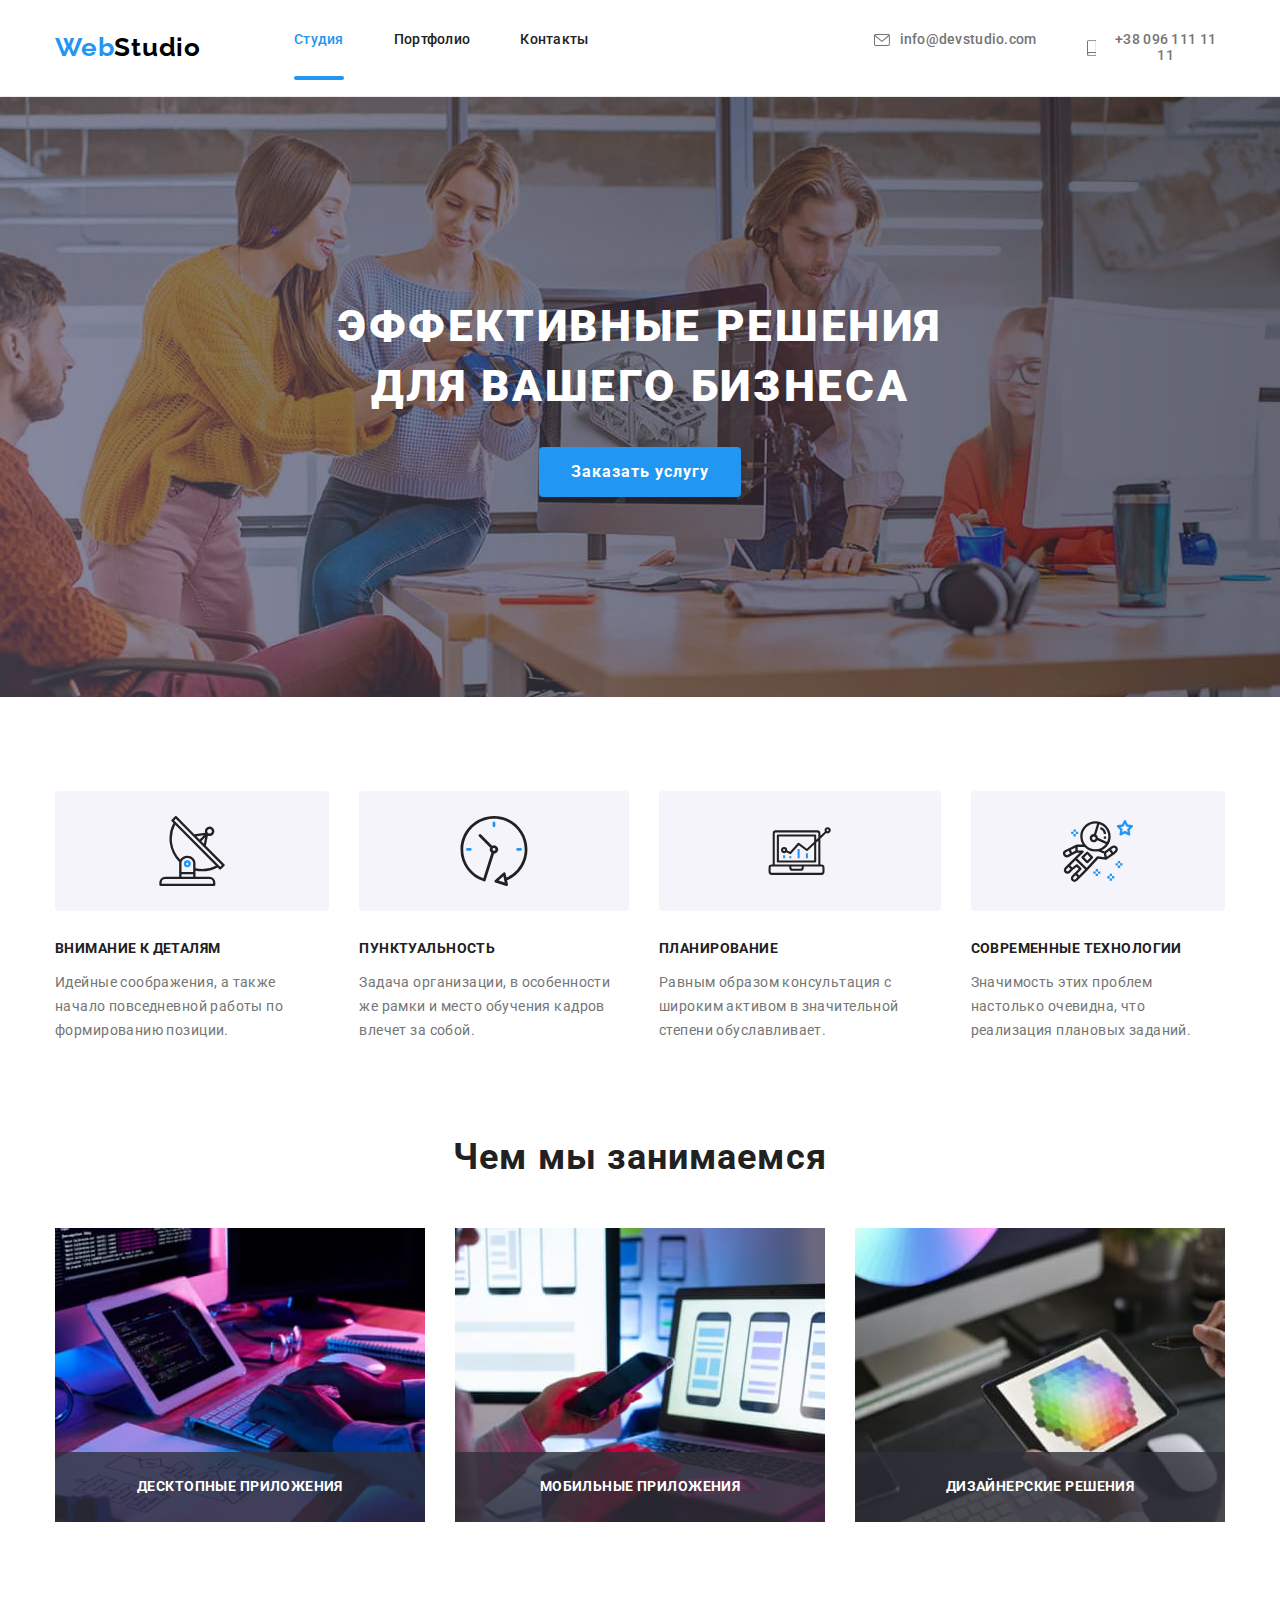
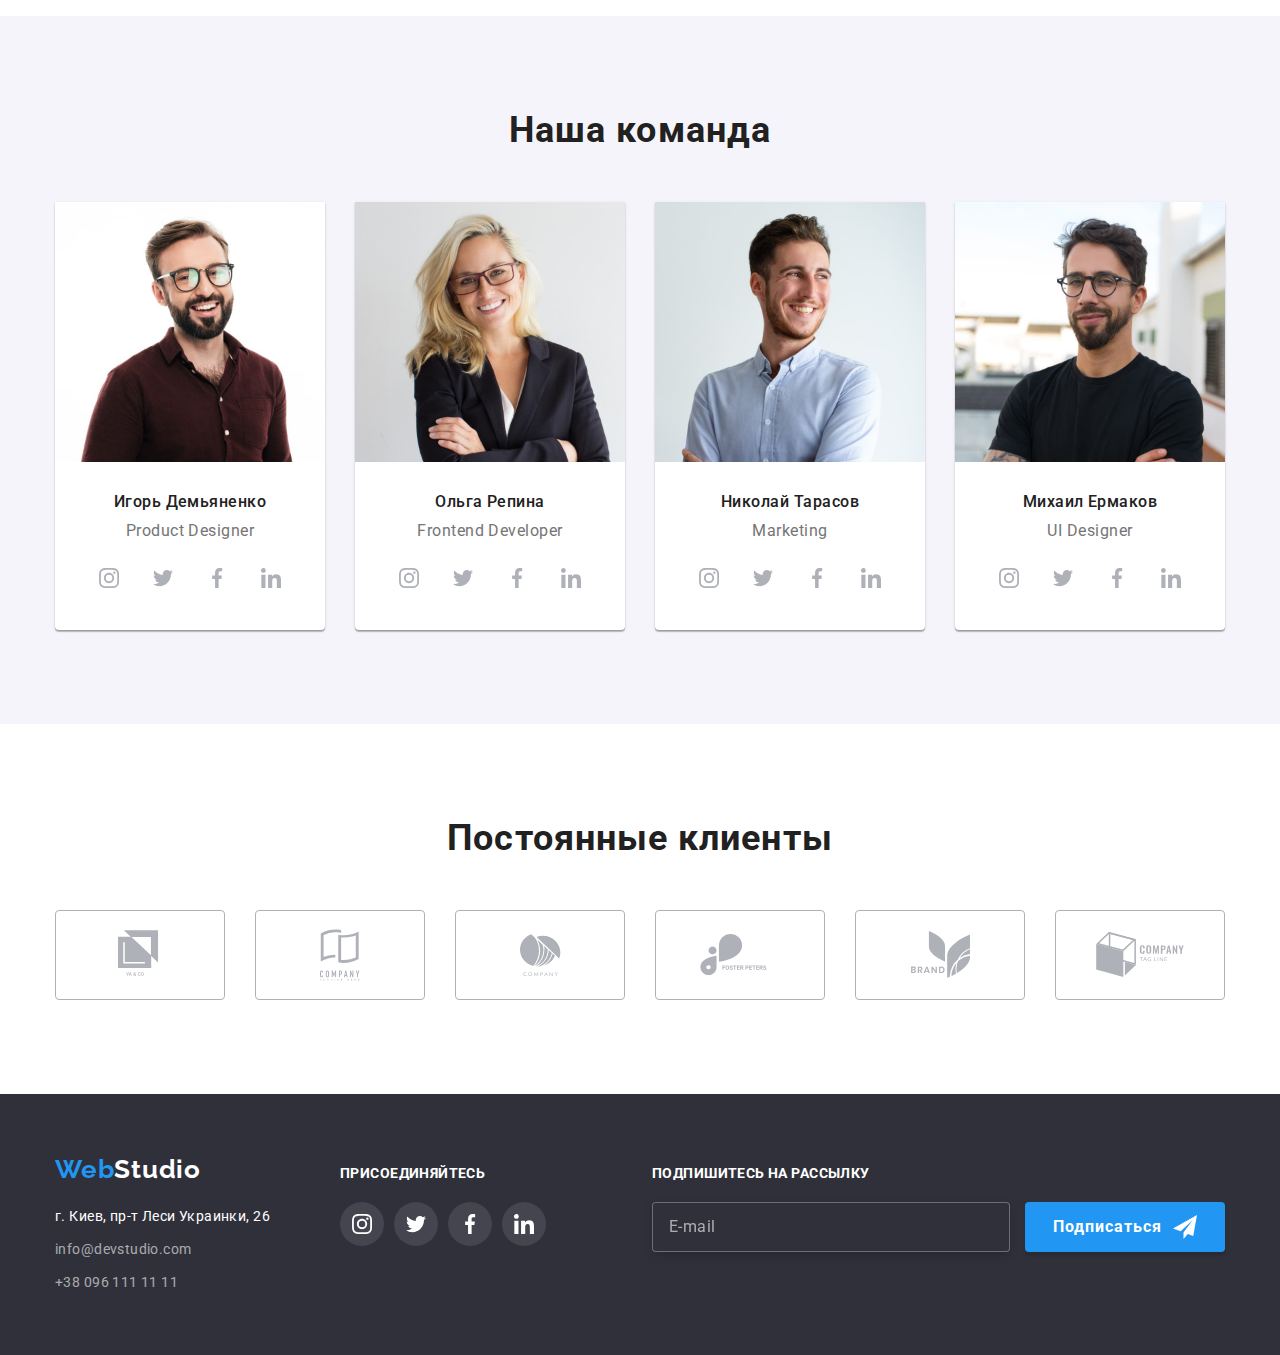
==== commit a67003b6: "Добавляет адаптивную верстку секции command" ====
--- a/index.html
+++ b/index.html
@@ -128,7 +128,19 @@
       <h2>Наша команда</h2>
       <ul class="command-item">
         <li class="item">
-          <img src="./imeges/img(1).jpg" alt="Игорь Демьяненко" width="270">
+        <img src="./imeges/img(1).jpg" alt="Игорь Демьяненко" width="270"> 
+         <!-- <img 
+         alt="Игорь Демьяненко"
+         src="./imeges/igor-mobile.jpg"
+         srcset="./imeges/igor-mobile.jpg 450w
+                 ./imeges/igor-mobile@2x.jpg 900w,
+                 ./imeges/igor-tablet.jpg 354w,
+                 ./imeges/igor-tablet@2x.jpg 708w,
+                 ./imeges/igor-desktop.jpg 270w,
+                 ./imeges/igor-desktop@2x.jpg 270w
+                 "
+            sizes="(min-width: 1200px) 270px, (min-width: 768px) 354px, 100vw"
+         /> -->
           <h3>Игорь Демьяненко</h3>
           <p>Product Designer</p>
           <ul class="social-networks">
--- a/css/main.min.css
+++ b/css/main.min.css
@@ -1,2 +1,2 @@
-.visually-hidden{position:absolute;width:1px;height:1px;margin:-1px;border:0;padding:0;white-space:nowrap;-webkit-clip-path:inset(100%);clip-path:inset(100%);clip:rect(0 0 0 0);overflow:hidden}body{color:#757575;font-family:Roboto,sans-serif}ul{padding:0;margin:0;list-style:none}a{text-decoration:none}img{display:block;max-width:100%;height:auto}.container{margin-left:auto;margin-right:auto;padding-left:15px;padding-right:15px}@media screen and (min-width: 480px){.container{width:480px}}@media screen and (min-width: 768px){.container{width:768px}}@media screen and (min-width: 1200px){.container{width:1200px}}header{position:relative;border-bottom-width:1px;border-bottom-style:solid;border-bottom-color:#ececec;background:#fff}@media screen and (min-width: 768px){.main-nav{display:-webkit-box;display:-ms-flexbox;display:flex}}.naw{display:-webkit-box;display:-ms-flexbox;display:flex;-webkit-box-align:center;-ms-flex-align:center;align-items:center;-webkit-box-pack:justify;-ms-flex-pack:justify;justify-content:space-between}.menu-button{display:block;width:40px;height:40px;margin-top:10px;margin-bottom:10px;padding:0;border:none;color:#000000;background-color:transparent;-webkit-transition:250ms cubic-bezier(0.4, 0, 0.2, 1);transition:250ms cubic-bezier(0.4, 0, 0.2, 1)}.menu-button:hover,.menu-button:focus{color:#2196f3}.menu-button .icon-cross{display:none}.menu-button.is-open .icon-cross{display:block}.menu-button.is-open .icon-menu{display:none}@media screen and (min-width: 768px){.menu-button{display:none}}.icon-cross,.icon-menu{fill:currentColor}.menu-container{text-align:center}@media screen and (max-width: 767px){.menu-container{display:none;position:absolute;top:100%;left:0;width:100%;padding:60px;background:#fff;-webkit-box-shadow:0px 4px 8px rgba(0,0,0,0.04),0px 2px 4px rgba(0,0,0,0.08),0px 1px 3px rgba(0,0,0,0.16);box-shadow:0px 4px 8px rgba(0,0,0,0.04),0px 2px 4px rgba(0,0,0,0.08),0px 1px 3px rgba(0,0,0,0.16)}.menu-container.is-open{display:block}}@media screen and (min-width: 768px){.menu-container{display:-webkit-box;display:-ms-flexbox;display:flex}}.site-naw{font-weight:500;font-size:18px;line-height:1.17;letter-spacing:.02em}@media screen and (min-width: 768px){.site-naw{display:-webkit-box;display:-ms-flexbox;display:flex;margin-left:88px;font-weight:500;font-size:14px;line-height:1.14;letter-spacing:.02em}}@media screen and (min-width: 1200px){.site-naw{margin-left:93px}}@media screen and (max-width: 767px){.site-naw .item:not(:last-child){margin-bottom:40px}}@media screen and (min-width: 768px){.site-naw .item:not(:last-child){margin-right:50px}}@media screen and (max-width: 767px){.site-naw .item:last-child{margin-bottom:60px}}.site-naw .link{display:inline-block;padding-bottom:8px;color:#212121;-webkit-transition:250ms cubic-bezier(0.4, 0, 0.2, 1);transition:250ms cubic-bezier(0.4, 0, 0.2, 1)}.site-naw .link:hover,.site-naw .link:focus,.site-naw .link.current{color:#2196f3}@media screen and (min-width: 768px){.site-naw .link{display:block;padding-top:32px;padding-bottom:32px}}.site-naw .link.current{position:relative}.site-naw .link.current::after{position:absolute;left:0;bottom:0;content:"";display:block;width:100%;height:4px;margin-top:8px;border-radius:2px;background:#2196f3}.contacts-header{font-weight:500;font-size:18px;line-height:1.17;letter-spacing:.02em}@media screen and (min-width: 768px) and (max-width: 1199px){.contacts-header{display:-webkit-box;display:-ms-flexbox;display:flex;-webkit-box-orient:vertical;-webkit-box-direction:normal;-ms-flex-direction:column;flex-direction:column;-webkit-box-pack:center;-ms-flex-pack:center;justify-content:center;-webkit-box-align:start;-ms-flex-align:start;align-items:flex-start;margin-left:83px;font-weight:500;font-size:12px;line-height:1.17;letter-spacing:.02em}}@media screen and (min-width: 1200px){.contacts-header{display:-webkit-box;display:-ms-flexbox;display:flex;margin-left:285px;font-weight:500;font-size:14px;line-height:1.14;letter-spacing:.02em}}.contacts{display:-webkit-box;display:-ms-flexbox;display:flex;-webkit-box-align:center;-ms-flex-align:center;align-items:center;-webkit-box-pack:center;-ms-flex-pack:center;justify-content:center;color:#757575;-webkit-transition:250ms cubic-bezier(0.4, 0, 0.2, 1);transition:250ms cubic-bezier(0.4, 0, 0.2, 1)}.contacts:hover,.contacts:focus{color:#2196f3}@media screen and (min-width: 1200px){.contacts{padding-top:32px;padding-bottom:32px}}.contacts-icon{margin-right:10px;fill:currentColor}@media screen and (max-width: 767px){.contacts-header .item+.item{margin-top:16px}}@media screen and (min-width: 768px) and (max-width: 1199px){.contacts-header .item+.item{margin-top:10px}}@media screen and (min-width: 1200px){.contacts-header .item+.item{margin-left:50px}}.logo{display:block;color:#2196f3;font-family:Raleway,sans-serif;font-weight:700;font-size:24px;line-height:1.17;letter-spacing:.03em}@media screen and (min-width: 1200px){.logo{font-weight:700;font-size:26px;line-height:1.19;letter-spacing:.03em}}.logo-header{color:#000000}.logo-footer{color:#fff}.naw{display:-webkit-box;display:-ms-flexbox;display:flex;-webkit-box-align:center;-ms-flex-align:center;align-items:center;-webkit-box-pack:justify;-ms-flex-pack:justify;justify-content:space-between}footer{padding-top:60px;padding-bottom:60px;background:#2f303a}address{margin-top:20px;color:#fff;font-style:normal;font-weight:400;font-size:14px;line-height:1.71;letter-spacing:.03em}address>a{color:rgba(255,255,255,0.6);font-weight:400;font-size:14px;line-height:1.71;letter-spacing:.03em;-webkit-transition:250ms cubic-bezier(0.4, 0, 0.2, 1);transition:250ms cubic-bezier(0.4, 0, 0.2, 1)}address>a:hover,address>a:focus{color:#2196f3}.mail{display:block;margin-top:9px;margin-bottom:9px}.footer{display:-webkit-box;display:-ms-flexbox;display:flex}.social-networks-footer{width:206px;height:80px;margin-top:12px;margin-left:70px}.social-networks-footer p,.form-footer p{margin-top:0;margin-bottom:20px;color:#fff;font-weight:700;font-size:14px;line-height:1.14;letter-spacing:.03em;text-transform:uppercase}.networks{display:-webkit-box;display:-ms-flexbox;display:flex}.networks-item:not(:last-child){margin-right:10px}.networks-link{display:-webkit-box;display:-ms-flexbox;display:flex;-webkit-box-pack:center;-ms-flex-pack:center;justify-content:center;-webkit-box-align:center;-ms-flex-align:center;align-items:center;width:44px;height:44px;border-radius:50%;background-color:rgba(255,255,255,0.1);-webkit-transition:250ms cubic-bezier(0.4, 0, 0.2, 1);transition:250ms cubic-bezier(0.4, 0, 0.2, 1)}.networks-link:hover{background-color:#2196f3}.networks-icon{width:20px;height:20px;fill:#fff}.form-footer{margin-top:12px;margin-left:auto}.email-footer{width:358px;height:50px;padding:15px 16px;border:1px solid rgba(255,255,255,0.3);border-radius:4px;background:#2f303a;color:#fff;font-weight:400;font-size:16px;line-height:1.25;letter-spacing:.03em;-webkit-filter:drop-shadow(0px 4px 4px rgba(0,0,0,0.15));filter:drop-shadow(0px 4px 4px rgba(0,0,0,0.15))}.email-footer::-webkit-input-placeholder{color:rgba(255,255,255,0.6);font-weight:400;font-size:16px;line-height:1.25;letter-spacing:.03em}.email-footer:-ms-input-placeholder{color:rgba(255,255,255,0.6);font-weight:400;font-size:16px;line-height:1.25;letter-spacing:.03em}.email-footer::-ms-input-placeholder{color:rgba(255,255,255,0.6);font-weight:400;font-size:16px;line-height:1.25;letter-spacing:.03em}.email-footer::placeholder{color:rgba(255,255,255,0.6);font-weight:400;font-size:16px;line-height:1.25;letter-spacing:.03em}.subscription{margin:0;padding:0}.button-form-footer{display:-webkit-inline-box;display:-ms-inline-flexbox;display:inline-flex;-webkit-box-pack:justify;-ms-flex-pack:justify;justify-content:space-between;-webkit-box-align:center;-ms-flex-align:center;align-items:center;width:200px;height:50px;margin-left:11px;padding:10px 28px 10px 28px;border-radius:4px;border:none;background-color:#2196f3;color:#fff;font-family:inherit;font-weight:700;font-size:16px;line-height:1.88;letter-spacing:.06em;cursor:pointer;-webkit-box-shadow:0px 4px 4px rgba(0,0,0,0.15);box-shadow:0px 4px 4px rgba(0,0,0,0.15)}.hero{height:400px;margin-left:auto;margin-right:auto;padding-top:118px;padding-bottom:118px;background:#2f303a;background-image:-webkit-gradient(linear, left top, right top, from(rgba(133,135,165,0.4)), to(rgba(47,48,58,0.4))),url(../imeges/hero-mobile.jpg);background-image:linear-gradient(to right, rgba(133,135,165,0.4), rgba(47,48,58,0.4)),url(../imeges/hero-mobile.jpg);background-repeat:no-repeat;background-position:center}@media screen and (min-width: 1200px){.hero{height:600px;padding-top:200px;padding-bottom:200px}}@media screen and (min-device-pixel-ratio: 2), screen and (-webkit-min-device-pixel-ratio: 2), screen and (min-resolution: 192dpi), screen and (min-resolution: 2dppx){.hero{background-image:-webkit-gradient(linear, left top, right top, from(rgba(133,135,165,0.4)), to(rgba(47,48,58,0.4))),url(../imeges/hero-mobile@2x.jpg);background-image:linear-gradient(to right, rgba(133,135,165,0.4), rgba(47,48,58,0.4)),url(../imeges/hero-mobile@2x.jpg)}}@media screen and (min-width: 481px){.hero{background-image:-webkit-gradient(linear, left top, right top, from(rgba(133,135,165,0.4)), to(rgba(47,48,58,0.4))),url(../imeges/hero-tablet.jpg);background-image:linear-gradient(to right, rgba(133,135,165,0.4), rgba(47,48,58,0.4)),url(../imeges/hero-tablet.jpg)}}@media screen and (min-width: 481px) and (min-device-pixel-ratio: 2), screen and (min-width: 481px) and (-webkit-min-device-pixel-ratio: 2), screen and (min-width: 481px) and (min-resolution: 192dpi), screen and (min-width: 481px) and (min-resolution: 2dppx){.hero{background-image:-webkit-gradient(linear, left top, right top, from(rgba(133,135,165,0.4)), to(rgba(47,48,58,0.4))),url(../imeges/hero-tablet@2x.jpg);background-image:linear-gradient(to right, rgba(133,135,165,0.4), rgba(47,48,58,0.4)),url(../imeges/hero-tablet@2x.jpg)}}@media screen and (min-width: 769px){.hero{background-image:-webkit-gradient(linear, left top, right top, from(rgba(133,135,165,0.4)), to(rgba(47,48,58,0.4))),url(../imeges/hero-desktop.jpg);background-image:linear-gradient(to right, rgba(133,135,165,0.4), rgba(47,48,58,0.4)),url(../imeges/hero-desktop.jpg)}}@media screen and (min-width: 769px) and (min-device-pixel-ratio: 2), screen and (min-width: 769px) and (-webkit-min-device-pixel-ratio: 2), screen and (min-width: 769px) and (min-resolution: 192dpi), screen and (min-width: 769px) and (min-resolution: 2dppx){.hero{background-image:-webkit-gradient(linear, left top, right top, from(rgba(133,135,165,0.4)), to(rgba(47,48,58,0.4))),url(../imeges/hero-desktop@2x.jpg);background-image:linear-gradient(to right, rgba(133,135,165,0.4), rgba(47,48,58,0.4)),url(../imeges/hero-desktop@2x.jpg)}}.hero-title{margin-top:0;margin-bottom:30px;color:#fff;font-weight:900;font-size:26px;line-height:1.62;letter-spacing:.06em;text-align:center;text-transform:uppercase}@media screen and (min-width: 1200px){.hero-title{font-weight:900;font-size:44px;line-height:1.36;letter-spacing:.06em}}.button-hero{display:-webkit-box;display:-ms-flexbox;display:flex;-webkit-box-align:center;-ms-flex-align:center;align-items:center;text-align:center;margin-left:auto;margin-right:auto;padding:10px 32px;border-radius:4px;border:0;background-color:#2196f3;color:#fff;font-family:inherit;font-weight:700;font-size:16px;line-height:1.88;letter-spacing:.06em;cursor:pointer;-webkit-box-shadow:0px 4px 4px rgba(0,0,0,0.15);box-shadow:0px 4px 4px rgba(0,0,0,0.15);-webkit-transition:250ms cubic-bezier(0.4, 0, 0.2, 1);transition:250ms cubic-bezier(0.4, 0, 0.2, 1)}.button-hero:hover,.button-hero:focus{background:#188ce8}.benefits,.preview,.portfolio{background:#fff}.benefits{padding-top:94px;padding-bottom:94px}.benefits-item{display:-webkit-box;display:-ms-flexbox;display:flex}.benefits-item .item:not(:last-child){margin-right:30px}.icon{width:270px;height:120px;padding:25px 100px;margin-bottom:30px;border-radius:4px;background:#f5f4fa}.benefits-icon{width:70px;height:70px}.benefits h2{margin-top:0;margin-bottom:0}.benefits h3{margin-top:0;margin-bottom:10;color:#212121;font-weight:700;font-size:14px;line-height:1.14;letter-spacing:.03em;text-transform:uppercase}.benefits p{margin-top:0;margin-bottom:0;width:270px;color:#757575;font-weight:400;font-size:14px;line-height:1.71;letter-spacing:.03em}.preview{padding-top:0;padding-bottom:94px}.preview h2,.command h2,.clients h2{margin-top:0;margin-bottom:50px;color:#212121;font-weight:700;font-size:36px;line-height:1.16;letter-spacing:.03em;text-align:center}.preview-item{display:-webkit-box;display:-ms-flexbox;display:flex}.preview-item .item:not(:last-child){margin-right:30px}.preview-item .item{position:relative}.preview-title{position:absolute;left:0;bottom:0;display:-webkit-box;display:-ms-flexbox;display:flex;-webkit-box-pack:center;-ms-flex-pack:center;justify-content:center;-webkit-box-align:center;-ms-flex-align:center;align-items:center;margin-top:0;margin-bottom:0;width:100%;height:70px;background:rgba(47,48,58,0.8);color:#fff;font-weight:700;font-size:14px;line-height:1.14;letter-spacing:.03em;text-transform:uppercase}.command{padding-top:94px;padding-bottom:94px;background:#f5f4fa}.command-item{display:-webkit-box;display:-ms-flexbox;display:flex}.command-item .item{padding-bottom:30px;overflow:hidden;border-radius:0px 0px 4px 4px;background:#fff;-webkit-box-shadow:0px 1px 3px rgba(0,0,0,0.12),0px 1px 1px rgba(0,0,0,0.14),0px 2px 1px rgba(0,0,0,0.2);box-shadow:0px 1px 3px rgba(0,0,0,0.12),0px 1px 1px rgba(0,0,0,0.14),0px 2px 1px rgba(0,0,0,0.2)}.command-item .item:not(:last-child){margin-right:30px}.command h3{margin-top:30px;margin-bottom:10px;color:#212121;font-weight:500;font-size:16px;line-height:1.19;letter-spacing:.03em;text-align:center}.command p{margin-top:0;margin-bottom:16px;color:#757575;font-weight:400;font-size:16px;line-height:1.19;letter-spacing:.03em;text-align:center}.social-networks{display:-webkit-box;display:-ms-flexbox;display:flex;padding-right:32px;padding-left:32px}.social-networks-link{display:-webkit-box;display:-ms-flexbox;display:flex;-webkit-box-pack:center;-ms-flex-pack:center;justify-content:center;-webkit-box-align:center;-ms-flex-align:center;align-items:center;width:44px;height:44px;border-radius:50%;color:#afb1b8;-webkit-transition:250ms cubic-bezier(0.4, 0, 0.2, 1);transition:250ms cubic-bezier(0.4, 0, 0.2, 1)}.social-networks-link:hover,.social-networks-link:focus{background-color:#2196f3;color:#fff}.social-networks-item:not(:last-child){margin-right:10px}.social-networks-icon{width:20px;height:20px;fill:currentColor}.clients{padding-top:94px;padding-bottom:94px}.clients-item{display:-webkit-box;display:-ms-flexbox;display:flex}.clients-item .item:not(:last-child){margin-right:30px}.clients-link{display:-webkit-box;display:-ms-flexbox;display:flex;-webkit-box-align:center;-ms-flex-align:center;align-items:center;-webkit-box-pack:center;-ms-flex-pack:center;justify-content:center;width:170px;height:90px;border:1px solid;border-radius:4px;color:#afb1b8;-webkit-transition:250ms cubic-bezier(0.4, 0, 0.2, 1);transition:250ms cubic-bezier(0.4, 0, 0.2, 1)}.clients-link:hover,.clients-link:focus{color:#2196f3}.clients-icon{fill:currentColor}.portfolio{padding-top:94px;padding-bottom:94px}.portfolio-button{display:-webkit-box;display:-ms-flexbox;display:flex;-webkit-box-pack:center;-ms-flex-pack:center;justify-content:center;margin-bottom:50px}.button{padding:6px 22px;border-radius:4px;border:0;background:#f5f4fa;color:#212121;font-family:inherit;font-weight:500;font-size:16px;line-height:1.62;letter-spacing:.03em;text-align:center;cursor:pointer;-webkit-transition:250ms cubic-bezier(0.4, 0, 0.2, 1);transition:250ms cubic-bezier(0.4, 0, 0.2, 1)}.button:hover,.button:focus{background:#2196f3;color:#fff;-webkit-box-shadow:0px 3px 1px rgba(0,0,0,0.1),0px 1px 2px rgba(0,0,0,0.08),0px 2px 2px rgba(0,0,0,0.12);box-shadow:0px 3px 1px rgba(0,0,0,0.1),0px 1px 2px rgba(0,0,0,0.08),0px 2px 2px rgba(0,0,0,0.12)}.portfolio-button .item:not(:last-child){margin-right:8px}.portfolio h1{margin-top:0;margin-bottom:0}.portfolio-item{display:-webkit-box;display:-ms-flexbox;display:flex;-ms-flex-wrap:wrap;flex-wrap:wrap}.portfolio-card{padding:20px 24px;border-right-width:1px;border-right-style:solid;border-right-color:#eee;border-bottom-width:1px;border-bottom-style:solid;border-bottom-color:#eee;border-left-width:1px;border-left-style:solid;border-left-color:#eee}.portfolio-item .item{width:calc((100% - 60px) / 3);margin-right:30px;margin-bottom:30px;overflow:hidden;-webkit-transition:250ms cubic-bezier(0.4, 0, 0.2, 1);transition:250ms cubic-bezier(0.4, 0, 0.2, 1)}.portfolio-item .item:hover,.portfolio-item .item:focus{-webkit-box-shadow:0px 1px 1px rgba(0,0,0,0.12),0px 4px 4px rgba(0,0,0,0.06),1px 4px 6px rgba(0,0,0,0.16);box-shadow:0px 1px 1px rgba(0,0,0,0.12),0px 4px 4px rgba(0,0,0,0.06),1px 4px 6px rgba(0,0,0,0.16)}.portfolio-item .item:nth-child(3n){margin-right:0}.portfolio-item .item:nth-last-child(-n+3){margin-bottom:0}.portfolio-thumb{position:relative;overflow:hidden}.portfolio-overlay{position:absolute;bottom:0;left:0;width:100%;height:100%;background:rgba(33,150,243,0.9);-webkit-transform:translateY(100%);transform:translateY(100%);-webkit-transition:-webkit-transform 250ms cubic-bezier(0.4, 0, 0.2, 1);transition:-webkit-transform 250ms cubic-bezier(0.4, 0, 0.2, 1);transition:transform 250ms cubic-bezier(0.4, 0, 0.2, 1);transition:transform 250ms cubic-bezier(0.4, 0, 0.2, 1), -webkit-transform 250ms cubic-bezier(0.4, 0, 0.2, 1)}.text{position:absolute;top:50%;left:50%;-webkit-transform:translate(-50%, -50%);transform:translate(-50%, -50%);display:inline-block;margin:0;width:322px;height:168px;color:#fff;font-weight:400;font-size:18px;line-height:1.55;letter-spacing:.03em}.portfolio-link:hover .portfolio-overlay,.portfolio-link:focus .portfolio-overlay{-webkit-transform:translateY(0);transform:translateY(0)}.portfolio h2{margin-top:0;margin-bottom:4px;color:#212121;font-weight:700;font-size:18px;line-height:2;letter-spacing:.06em}.subtitle{margin-top:0;margin-bottom:0;color:#757575;font-weight:400;font-size:16px;line-height:1.88;letter-spacing:.03em}.backdrop{position:fixed;z-index:2;top:0;left:0;width:100%;height:100%;background:rgba(0,0,0,0.2);opacity:1;-webkit-transition:opacity 250ms cubic-bezier(0.4, 0, 0.2, 1);transition:opacity 250ms cubic-bezier(0.4, 0, 0.2, 1)}.backdrop.is-hidden{opacity:0;pointer-events:none}.backdrop.is-hidden .modal{-webkit-transform:translate(-50%, -50%) scale(1, 1);transform:translate(-50%, -50%) scale(1, 1)}.modal{position:absolute;top:50%;left:50%;width:528px;height:581px;border-radius:4px;padding:40px;background:#fff;-webkit-box-shadow:0px 1px 3px rgba(0,0,0,0.12),0px 1px 1px rgba(0,0,0,0.14),0px 2px 1px rgba(0,0,0,0.2);box-shadow:0px 1px 3px rgba(0,0,0,0.12),0px 1px 1px rgba(0,0,0,0.14),0px 2px 1px rgba(0,0,0,0.2);-webkit-transform:translate(-50%, -50%) scale(1);transform:translate(-50%, -50%) scale(1);-webkit-transition:-webkit-transform 250ms cubic-bezier(0.4, 0, 0.2, 1);transition:-webkit-transform 250ms cubic-bezier(0.4, 0, 0.2, 1);transition:transform 250ms cubic-bezier(0.4, 0, 0.2, 1);transition:transform 250ms cubic-bezier(0.4, 0, 0.2, 1), -webkit-transform 250ms cubic-bezier(0.4, 0, 0.2, 1)}.button-modal{position:absolute;top:8px;right:8px;width:30px;height:30px;border-radius:50%;cursor:pointer;background:#fff;border:1px solid rgba(0,0,0,0.1);color:#000000;-webkit-transition:250ms cubic-bezier(0.4, 0, 0.2, 1);transition:250ms cubic-bezier(0.4, 0, 0.2, 1)}.button-modal:hover,.button-modal:focus{outline:#ffffff00;color:#2196f3}.close{fill:currentColor}.caption-modal{margin-top:0;margin-bottom:12px;color:#212121;font-weight:700;font-size:20px;line-height:1.15;letter-spacing:.03em;text-align:center}.modal-name,.modal-phone,.modal-email{position:relative;display:block;margin-bottom:10px}.person,.phone,.email{position:absolute;bottom:11px;left:12px;margin:0;color:#000000;fill:currentColor}.input-name,.input-tel,.input-email{width:100%;height:40px;padding-left:42px;border:1px solid rgba(33,33,33,0.2);border-radius:4px;-webkit-transition:250ms cubic-bezier(0.4, 0, 0.2, 1);transition:250ms cubic-bezier(0.4, 0, 0.2, 1)}.input-name:focus,.input-name:focus,.input-name:focus,.input-tel:focus,.input-tel:focus,.input-tel:focus,.input-email:focus,.input-email:focus,.input-email:focus{outline:transparent;border:1px solid #2196f3}.input-name:focus+.person,.input-tel:focus+.phone,.input-email:focus+.email{color:#2196f3}.comment{resize:none;width:100%;height:120px;margin-bottom:20px;padding:12px 16px;border:1px solid rgba(33,33,33,0.2);border-radius:4px}.comment:focus{outline:transparent;border:1px solid #2196f3}.comment::-webkit-input-placeholder{color:rgba(117,117,117,0.5);font-weight:400;font-size:12px;line-height:1.16;letter-spacing:.01em}.comment:-ms-input-placeholder{color:rgba(117,117,117,0.5);font-weight:400;font-size:12px;line-height:1.16;letter-spacing:.01em}.comment::-ms-input-placeholder{color:rgba(117,117,117,0.5);font-weight:400;font-size:12px;line-height:1.16;letter-spacing:.01em}.comment::placeholder{color:rgba(117,117,117,0.5);font-weight:400;font-size:12px;line-height:1.16;letter-spacing:.01em}.modal-name span,.modal-phone span,.modal-email span,.modal-comment span{display:block;margin-top:0;margin-bottom:4px;color:#757575;font-weight:400;font-size:12px;line-height:1.17;letter-spacing:.01em}.modal-agreement span{color:#757575;font-weight:400;font-size:14px;line-height:1.71;letter-spacing:.03em}.contract{margin-left:5px;color:#2196f3;-webkit-text-decoration-line:underline;text-decoration-line:underline}.check-input{position:absolute;width:1px;height:1px;margin:-1px;border:0;padding:0;white-space:nowrap;-webkit-clip-path:inset(100%);clip-path:inset(100%);clip:rect(0 0 0 0);overflow:hidden}.check-box{position:absolute;width:16px;height:15px;left:52px;bottom:124px;background-image:url(../imeges/check-off.svg)}.check-input:checked+.check-box{background-image:url(../imeges/check-on.svg)}.check{display:-webkit-box;display:-ms-flexbox;display:flex;-webkit-box-pack:end;-ms-flex-pack:end;justify-content:flex-end;margin-right:12px}.send{width:200px;height:50px;border-radius:4px;border:0;margin-top:30px;margin-left:124px;background:#2196f3;font-weight:700;font-size:16px;line-height:1.88;letter-spacing:.06em;color:#fff;-webkit-box-shadow:0px 4px 4px rgba(0,0,0,0.15);box-shadow:0px 4px 4px rgba(0,0,0,0.15);cursor:pointer;-webkit-transition:250ms cubic-bezier(0.4, 0, 0.2, 1);transition:250ms cubic-bezier(0.4, 0, 0.2, 1)}.send:hover,.send:focus{background:#188ce8}
+.visually-hidden{position:absolute;width:1px;height:1px;margin:-1px;border:0;padding:0;white-space:nowrap;-webkit-clip-path:inset(100%);clip-path:inset(100%);clip:rect(0 0 0 0);overflow:hidden}body{color:#757575;font-family:Roboto,sans-serif}ul{padding:0;margin:0;list-style:none}a{text-decoration:none}img{display:block;max-width:100%;height:auto}.container{margin-left:auto;margin-right:auto;padding-left:15px;padding-right:15px}@media screen and (min-width: 480px){.container{width:480px}}@media screen and (min-width: 768px){.container{width:768px}}@media screen and (min-width: 1200px){.container{width:1200px}}header{position:relative;border-bottom-width:1px;border-bottom-style:solid;border-bottom-color:#ececec;background:#fff}@media screen and (min-width: 768px){.main-nav{display:-webkit-box;display:-ms-flexbox;display:flex}}.naw{display:-webkit-box;display:-ms-flexbox;display:flex;-webkit-box-align:center;-ms-flex-align:center;align-items:center;-webkit-box-pack:justify;-ms-flex-pack:justify;justify-content:space-between}.menu-button{display:block;width:40px;height:40px;margin-top:10px;margin-bottom:10px;padding:0;border:none;color:#000000;background-color:transparent;-webkit-transition:250ms cubic-bezier(0.4, 0, 0.2, 1);transition:250ms cubic-bezier(0.4, 0, 0.2, 1)}.menu-button:hover,.menu-button:focus{color:#2196f3}.menu-button .icon-cross{display:none}.menu-button.is-open .icon-cross{display:block}.menu-button.is-open .icon-menu{display:none}@media screen and (min-width: 768px){.menu-button{display:none}}.icon-cross,.icon-menu{fill:currentColor}.menu-container{text-align:center}@media screen and (max-width: 767px){.menu-container{display:none;position:absolute;top:100%;left:0;width:100%;padding:60px;background:#fff;-webkit-box-shadow:0px 4px 8px rgba(0,0,0,0.04),0px 2px 4px rgba(0,0,0,0.08),0px 1px 3px rgba(0,0,0,0.16);box-shadow:0px 4px 8px rgba(0,0,0,0.04),0px 2px 4px rgba(0,0,0,0.08),0px 1px 3px rgba(0,0,0,0.16)}.menu-container.is-open{display:block}}@media screen and (min-width: 768px){.menu-container{display:-webkit-box;display:-ms-flexbox;display:flex}}.site-naw{font-weight:500;font-size:18px;line-height:1.17;letter-spacing:.02em}@media screen and (min-width: 768px){.site-naw{display:-webkit-box;display:-ms-flexbox;display:flex;margin-left:88px;font-weight:500;font-size:14px;line-height:1.14;letter-spacing:.02em}}@media screen and (min-width: 1200px){.site-naw{margin-left:93px}}@media screen and (max-width: 767px){.site-naw .item:not(:last-child){margin-bottom:40px}}@media screen and (min-width: 768px){.site-naw .item:not(:last-child){margin-right:50px}}@media screen and (max-width: 767px){.site-naw .item:last-child{margin-bottom:60px}}.site-naw .link{display:inline-block;padding-bottom:8px;color:#212121;-webkit-transition:250ms cubic-bezier(0.4, 0, 0.2, 1);transition:250ms cubic-bezier(0.4, 0, 0.2, 1)}.site-naw .link:hover,.site-naw .link:focus,.site-naw .link.current{color:#2196f3}@media screen and (min-width: 768px){.site-naw .link{display:block;padding-top:32px;padding-bottom:32px}}.site-naw .link.current{position:relative}.site-naw .link.current::after{position:absolute;left:0;bottom:0;content:"";display:block;width:100%;height:4px;margin-top:8px;border-radius:2px;background:#2196f3}.contacts-header{font-weight:500;font-size:18px;line-height:1.17;letter-spacing:.02em}@media screen and (min-width: 768px) and (max-width: 1199px){.contacts-header{display:-webkit-box;display:-ms-flexbox;display:flex;-webkit-box-orient:vertical;-webkit-box-direction:normal;-ms-flex-direction:column;flex-direction:column;-webkit-box-pack:center;-ms-flex-pack:center;justify-content:center;-webkit-box-align:start;-ms-flex-align:start;align-items:flex-start;margin-left:83px;font-weight:500;font-size:12px;line-height:1.17;letter-spacing:.02em}}@media screen and (min-width: 1200px){.contacts-header{display:-webkit-box;display:-ms-flexbox;display:flex;margin-left:285px;font-weight:500;font-size:14px;line-height:1.14;letter-spacing:.02em}}.contacts{display:-webkit-box;display:-ms-flexbox;display:flex;-webkit-box-align:center;-ms-flex-align:center;align-items:center;-webkit-box-pack:center;-ms-flex-pack:center;justify-content:center;color:#757575;-webkit-transition:250ms cubic-bezier(0.4, 0, 0.2, 1);transition:250ms cubic-bezier(0.4, 0, 0.2, 1)}.contacts:hover,.contacts:focus{color:#2196f3}@media screen and (min-width: 1200px){.contacts{padding-top:32px;padding-bottom:32px}}.contacts-icon{margin-right:10px;fill:currentColor}@media screen and (max-width: 767px){.contacts-header .item+.item{margin-top:16px}}@media screen and (min-width: 768px) and (max-width: 1199px){.contacts-header .item+.item{margin-top:10px}}@media screen and (min-width: 1200px){.contacts-header .item+.item{margin-left:50px}}.logo{display:block;color:#2196f3;font-family:Raleway,sans-serif;font-weight:700;font-size:24px;line-height:1.17;letter-spacing:.03em}@media screen and (min-width: 1200px){.logo{font-weight:700;font-size:26px;line-height:1.19;letter-spacing:.03em}}.logo-header{color:#000000}.logo-footer{color:#fff}.naw{display:-webkit-box;display:-ms-flexbox;display:flex;-webkit-box-align:center;-ms-flex-align:center;align-items:center;-webkit-box-pack:justify;-ms-flex-pack:justify;justify-content:space-between}footer{padding-top:60px;padding-bottom:60px;background:#2f303a}address{margin-top:20px;color:#fff;font-style:normal;font-weight:400;font-size:14px;line-height:1.71;letter-spacing:.03em}address>a{color:rgba(255,255,255,0.6);font-weight:400;font-size:14px;line-height:1.71;letter-spacing:.03em;-webkit-transition:250ms cubic-bezier(0.4, 0, 0.2, 1);transition:250ms cubic-bezier(0.4, 0, 0.2, 1)}address>a:hover,address>a:focus{color:#2196f3}.mail{display:block;margin-top:9px;margin-bottom:9px}.footer{display:-webkit-box;display:-ms-flexbox;display:flex}.social-networks-footer{width:206px;height:80px;margin-top:12px;margin-left:70px}.social-networks-footer p,.form-footer p{margin-top:0;margin-bottom:20px;color:#fff;font-weight:700;font-size:14px;line-height:1.14;letter-spacing:.03em;text-transform:uppercase}.networks{display:-webkit-box;display:-ms-flexbox;display:flex}.networks-item:not(:last-child){margin-right:10px}.networks-link{display:-webkit-box;display:-ms-flexbox;display:flex;-webkit-box-pack:center;-ms-flex-pack:center;justify-content:center;-webkit-box-align:center;-ms-flex-align:center;align-items:center;width:44px;height:44px;border-radius:50%;background-color:rgba(255,255,255,0.1);-webkit-transition:250ms cubic-bezier(0.4, 0, 0.2, 1);transition:250ms cubic-bezier(0.4, 0, 0.2, 1)}.networks-link:hover{background-color:#2196f3}.networks-icon{width:20px;height:20px;fill:#fff}.form-footer{margin-top:12px;margin-left:auto}.email-footer{width:358px;height:50px;padding:15px 16px;border:1px solid rgba(255,255,255,0.3);border-radius:4px;background:#2f303a;color:#fff;font-weight:400;font-size:16px;line-height:1.25;letter-spacing:.03em;-webkit-filter:drop-shadow(0px 4px 4px rgba(0,0,0,0.15));filter:drop-shadow(0px 4px 4px rgba(0,0,0,0.15))}.email-footer::-webkit-input-placeholder{color:rgba(255,255,255,0.6);font-weight:400;font-size:16px;line-height:1.25;letter-spacing:.03em}.email-footer:-ms-input-placeholder{color:rgba(255,255,255,0.6);font-weight:400;font-size:16px;line-height:1.25;letter-spacing:.03em}.email-footer::-ms-input-placeholder{color:rgba(255,255,255,0.6);font-weight:400;font-size:16px;line-height:1.25;letter-spacing:.03em}.email-footer::placeholder{color:rgba(255,255,255,0.6);font-weight:400;font-size:16px;line-height:1.25;letter-spacing:.03em}.subscription{margin:0;padding:0}.button-form-footer{display:-webkit-inline-box;display:-ms-inline-flexbox;display:inline-flex;-webkit-box-pack:justify;-ms-flex-pack:justify;justify-content:space-between;-webkit-box-align:center;-ms-flex-align:center;align-items:center;width:200px;height:50px;margin-left:11px;padding:10px 28px 10px 28px;border-radius:4px;border:none;background-color:#2196f3;color:#fff;font-family:inherit;font-weight:700;font-size:16px;line-height:1.88;letter-spacing:.06em;cursor:pointer;-webkit-box-shadow:0px 4px 4px rgba(0,0,0,0.15);box-shadow:0px 4px 4px rgba(0,0,0,0.15)}.hero{height:400px;margin-left:auto;margin-right:auto;padding-top:118px;padding-bottom:118px;background:#2f303a;background-image:-webkit-gradient(linear, left top, right top, from(rgba(133,135,165,0.4)), to(rgba(47,48,58,0.4))),url(../imeges/hero-mobile.jpg);background-image:linear-gradient(to right, rgba(133,135,165,0.4), rgba(47,48,58,0.4)),url(../imeges/hero-mobile.jpg);background-repeat:no-repeat;background-position:center}@media screen and (min-width: 1200px){.hero{height:600px;padding-top:200px;padding-bottom:200px}}@media screen and (min-device-pixel-ratio: 2), screen and (-webkit-min-device-pixel-ratio: 2), screen and (min-resolution: 192dpi), screen and (min-resolution: 2dppx){.hero{background-image:-webkit-gradient(linear, left top, right top, from(rgba(133,135,165,0.4)), to(rgba(47,48,58,0.4))),url(../imeges/hero-mobile@2x.jpg);background-image:linear-gradient(to right, rgba(133,135,165,0.4), rgba(47,48,58,0.4)),url(../imeges/hero-mobile@2x.jpg)}}@media screen and (min-width: 481px){.hero{background-image:-webkit-gradient(linear, left top, right top, from(rgba(133,135,165,0.4)), to(rgba(47,48,58,0.4))),url(../imeges/hero-tablet.jpg);background-image:linear-gradient(to right, rgba(133,135,165,0.4), rgba(47,48,58,0.4)),url(../imeges/hero-tablet.jpg)}}@media screen and (min-width: 481px) and (min-device-pixel-ratio: 2), screen and (min-width: 481px) and (-webkit-min-device-pixel-ratio: 2), screen and (min-width: 481px) and (min-resolution: 192dpi), screen and (min-width: 481px) and (min-resolution: 2dppx){.hero{background-image:-webkit-gradient(linear, left top, right top, from(rgba(133,135,165,0.4)), to(rgba(47,48,58,0.4))),url(../imeges/hero-tablet@2x.jpg);background-image:linear-gradient(to right, rgba(133,135,165,0.4), rgba(47,48,58,0.4)),url(../imeges/hero-tablet@2x.jpg)}}@media screen and (min-width: 769px){.hero{background-image:-webkit-gradient(linear, left top, right top, from(rgba(133,135,165,0.4)), to(rgba(47,48,58,0.4))),url(../imeges/hero-desktop.jpg);background-image:linear-gradient(to right, rgba(133,135,165,0.4), rgba(47,48,58,0.4)),url(../imeges/hero-desktop.jpg)}}@media screen and (min-width: 769px) and (min-device-pixel-ratio: 2), screen and (min-width: 769px) and (-webkit-min-device-pixel-ratio: 2), screen and (min-width: 769px) and (min-resolution: 192dpi), screen and (min-width: 769px) and (min-resolution: 2dppx){.hero{background-image:-webkit-gradient(linear, left top, right top, from(rgba(133,135,165,0.4)), to(rgba(47,48,58,0.4))),url(../imeges/hero-desktop@2x.jpg);background-image:linear-gradient(to right, rgba(133,135,165,0.4), rgba(47,48,58,0.4)),url(../imeges/hero-desktop@2x.jpg)}}.hero-title{margin-top:0;margin-bottom:30px;color:#fff;font-weight:900;font-size:26px;line-height:1.62;letter-spacing:.06em;text-align:center;text-transform:uppercase}@media screen and (min-width: 1200px){.hero-title{font-weight:900;font-size:44px;line-height:1.36;letter-spacing:.06em}}.button-hero{display:-webkit-box;display:-ms-flexbox;display:flex;-webkit-box-align:center;-ms-flex-align:center;align-items:center;text-align:center;margin-left:auto;margin-right:auto;padding:10px 32px;border-radius:4px;border:0;background-color:#2196f3;color:#fff;font-family:inherit;font-weight:700;font-size:16px;line-height:1.88;letter-spacing:.06em;cursor:pointer;-webkit-box-shadow:0px 4px 4px rgba(0,0,0,0.15);box-shadow:0px 4px 4px rgba(0,0,0,0.15);-webkit-transition:250ms cubic-bezier(0.4, 0, 0.2, 1);transition:250ms cubic-bezier(0.4, 0, 0.2, 1)}.button-hero:hover,.button-hero:focus{background:#188ce8}.benefits,.preview,.portfolio{background:#fff}.benefits{padding-top:60px;padding-bottom:60px}@media screen and (min-width: 1200px){.benefits{padding-top:94px;padding-bottom:94px}}@media screen and (min-width: 768px) and (max-width: 1199px){.benefits-item{display:-webkit-box;display:-ms-flexbox;display:flex;-ms-flex-wrap:wrap;flex-wrap:wrap;margin:-15px}}@media screen and (min-width: 1200px){.benefits-item{display:-webkit-box;display:-ms-flexbox;display:flex}}@media screen and (max-width: 767px){.benefits-item .item:not(:last-child){margin-bottom:30px}}@media screen and (min-width: 1200px){.benefits-item .item:not(:last-child){margin-right:30px}}@media screen and (min-width: 768px) and (max-width: 1199px){.benefits-item .item{-ms-flex-preferred-size:calc((100% - 4 * 15px) / 2);flex-basis:calc((100% - 4 * 15px) / 2);margin:15px}}.icon{display:-webkit-box;display:-ms-flexbox;display:flex;-webkit-box-pack:center;-ms-flex-pack:center;justify-content:center;-webkit-box-align:center;-ms-flex-align:center;align-items:center;width:100%;height:120px;margin-bottom:30px;border-radius:4px;background:#f5f4fa}.benefits-icon{width:70px;height:70px}.benefits h2{margin-top:0;margin-bottom:0}.benefits h3{margin-top:0;margin-bottom:10;color:#212121;text-transform:uppercase;font-weight:700;font-size:14px;line-height:1.14;letter-spacing:.03em}@media screen and (max-width: 767px){.benefits h3{text-align:center}}.benefits p{margin-top:0;margin-bottom:0;width:100%;color:#757575;font-weight:400;font-size:14px;line-height:1.71;letter-spacing:.03em}.preview{padding-top:0;padding-bottom:94px}@media screen and (max-width: 1199px){.preview{display:none}}.preview h2,.command h2,.clients h2{margin-top:0;margin-bottom:30px;color:#212121;text-align:center;font-weight:700;font-size:28px;line-height:1.18;letter-spacing:.03em}@media screen and (min-width: 1200px){.preview h2,.command h2,.clients h2{margin-bottom:50px;font-weight:700;font-size:36px;line-height:1.16;letter-spacing:.03em}}.preview-item{display:-webkit-box;display:-ms-flexbox;display:flex}.preview-item .item:not(:last-child){margin-right:30px}.preview-item .item{position:relative}.preview-title{position:absolute;left:0;bottom:0;display:-webkit-box;display:-ms-flexbox;display:flex;-webkit-box-pack:center;-ms-flex-pack:center;justify-content:center;-webkit-box-align:center;-ms-flex-align:center;align-items:center;margin-top:0;margin-bottom:0;width:100%;height:70px;background:rgba(47,48,58,0.8);color:#fff;font-weight:700;font-size:14px;line-height:1.14;letter-spacing:.03em;text-transform:uppercase}.command{padding-top:60px;padding-bottom:60px;background:#f5f4fa}@media screen and (min-width: 1200px){.command{padding-top:94px;padding-bottom:94px}}@media screen and (min-width: 768px){.command-item{display:-webkit-box;display:-ms-flexbox;display:flex}}.command-item .item{padding-bottom:24px;overflow:hidden;border-radius:0px 0px 4px 4px;background:#fff;-webkit-box-shadow:0px 1px 3px rgba(0,0,0,0.12),0px 1px 1px rgba(0,0,0,0.14),0px 2px 1px rgba(0,0,0,0.2);box-shadow:0px 1px 3px rgba(0,0,0,0.12),0px 1px 1px rgba(0,0,0,0.14),0px 2px 1px rgba(0,0,0,0.2)}@media screen and (max-width: 767px){.command-item .item:not(:last-child){margin-bottom:30px}}@media screen and (min-width: 1200px){.command-item .item{padding-bottom:30px}.command-item .item:not(:last-child){margin-right:30px}}.command h3{margin-top:30px;margin-bottom:10px;color:#212121;text-align:center;font-weight:500;font-size:16px;line-height:1.19;letter-spacing:.03em}.command p{margin-top:0;margin-bottom:16px;color:#757575;text-align:center;font-weight:400;font-size:16px;line-height:1.19;letter-spacing:.03em}.social-networks{display:-webkit-box;display:-ms-flexbox;display:flex;-webkit-box-pack:center;-ms-flex-pack:center;justify-content:center}.social-networks-link{display:-webkit-box;display:-ms-flexbox;display:flex;-webkit-box-pack:center;-ms-flex-pack:center;justify-content:center;-webkit-box-align:center;-ms-flex-align:center;align-items:center;width:44px;height:44px;border-radius:50%;color:#afb1b8;-webkit-transition:250ms cubic-bezier(0.4, 0, 0.2, 1);transition:250ms cubic-bezier(0.4, 0, 0.2, 1)}.social-networks-link:hover,.social-networks-link:focus{background-color:#2196f3;color:#fff}.social-networks-item:not(:last-child){margin-right:10px}.social-networks-icon{width:20px;height:20px;fill:currentColor}.clients{padding-top:94px;padding-bottom:94px}.clients-item{display:-webkit-box;display:-ms-flexbox;display:flex}.clients-item .item:not(:last-child){margin-right:30px}.clients-link{display:-webkit-box;display:-ms-flexbox;display:flex;-webkit-box-align:center;-ms-flex-align:center;align-items:center;-webkit-box-pack:center;-ms-flex-pack:center;justify-content:center;width:170px;height:90px;border:1px solid;border-radius:4px;color:#afb1b8;-webkit-transition:250ms cubic-bezier(0.4, 0, 0.2, 1);transition:250ms cubic-bezier(0.4, 0, 0.2, 1)}.clients-link:hover,.clients-link:focus{color:#2196f3}.clients-icon{fill:currentColor}.portfolio{padding-top:94px;padding-bottom:94px}.portfolio-button{display:-webkit-box;display:-ms-flexbox;display:flex;-webkit-box-pack:center;-ms-flex-pack:center;justify-content:center;margin-bottom:50px}.button{padding:6px 22px;border-radius:4px;border:0;background:#f5f4fa;color:#212121;font-family:inherit;font-weight:500;font-size:16px;line-height:1.62;letter-spacing:.03em;text-align:center;cursor:pointer;-webkit-transition:250ms cubic-bezier(0.4, 0, 0.2, 1);transition:250ms cubic-bezier(0.4, 0, 0.2, 1)}.button:hover,.button:focus{background:#2196f3;color:#fff;-webkit-box-shadow:0px 3px 1px rgba(0,0,0,0.1),0px 1px 2px rgba(0,0,0,0.08),0px 2px 2px rgba(0,0,0,0.12);box-shadow:0px 3px 1px rgba(0,0,0,0.1),0px 1px 2px rgba(0,0,0,0.08),0px 2px 2px rgba(0,0,0,0.12)}.portfolio-button .item:not(:last-child){margin-right:8px}.portfolio h1{margin-top:0;margin-bottom:0}.portfolio-item{display:-webkit-box;display:-ms-flexbox;display:flex;-ms-flex-wrap:wrap;flex-wrap:wrap}.portfolio-card{padding:20px 24px;border-right-width:1px;border-right-style:solid;border-right-color:#eee;border-bottom-width:1px;border-bottom-style:solid;border-bottom-color:#eee;border-left-width:1px;border-left-style:solid;border-left-color:#eee}.portfolio-item .item{width:calc((100% - 60px) / 3);margin-right:30px;margin-bottom:30px;overflow:hidden;-webkit-transition:250ms cubic-bezier(0.4, 0, 0.2, 1);transition:250ms cubic-bezier(0.4, 0, 0.2, 1)}.portfolio-item .item:hover,.portfolio-item .item:focus{-webkit-box-shadow:0px 1px 1px rgba(0,0,0,0.12),0px 4px 4px rgba(0,0,0,0.06),1px 4px 6px rgba(0,0,0,0.16);box-shadow:0px 1px 1px rgba(0,0,0,0.12),0px 4px 4px rgba(0,0,0,0.06),1px 4px 6px rgba(0,0,0,0.16)}.portfolio-item .item:nth-child(3n){margin-right:0}.portfolio-item .item:nth-last-child(-n+3){margin-bottom:0}.portfolio-thumb{position:relative;overflow:hidden}.portfolio-overlay{position:absolute;bottom:0;left:0;width:100%;height:100%;background:rgba(33,150,243,0.9);-webkit-transform:translateY(100%);transform:translateY(100%);-webkit-transition:-webkit-transform 250ms cubic-bezier(0.4, 0, 0.2, 1);transition:-webkit-transform 250ms cubic-bezier(0.4, 0, 0.2, 1);transition:transform 250ms cubic-bezier(0.4, 0, 0.2, 1);transition:transform 250ms cubic-bezier(0.4, 0, 0.2, 1), -webkit-transform 250ms cubic-bezier(0.4, 0, 0.2, 1)}.text{position:absolute;top:50%;left:50%;-webkit-transform:translate(-50%, -50%);transform:translate(-50%, -50%);display:inline-block;margin:0;width:322px;height:168px;color:#fff;font-weight:400;font-size:18px;line-height:1.55;letter-spacing:.03em}.portfolio-link:hover .portfolio-overlay,.portfolio-link:focus .portfolio-overlay{-webkit-transform:translateY(0);transform:translateY(0)}.portfolio h2{margin-top:0;margin-bottom:4px;color:#212121;font-weight:700;font-size:18px;line-height:2;letter-spacing:.06em}.subtitle{margin-top:0;margin-bottom:0;color:#757575;font-weight:400;font-size:16px;line-height:1.88;letter-spacing:.03em}.backdrop{position:fixed;z-index:2;top:0;left:0;width:100%;height:100%;background:rgba(0,0,0,0.2);opacity:1;-webkit-transition:opacity 250ms cubic-bezier(0.4, 0, 0.2, 1);transition:opacity 250ms cubic-bezier(0.4, 0, 0.2, 1)}.backdrop.is-hidden{opacity:0;pointer-events:none}.backdrop.is-hidden .modal{-webkit-transform:translate(-50%, -50%) scale(1, 1);transform:translate(-50%, -50%) scale(1, 1)}.modal{position:absolute;top:50%;left:50%;width:528px;height:581px;border-radius:4px;padding:40px;background:#fff;-webkit-box-shadow:0px 1px 3px rgba(0,0,0,0.12),0px 1px 1px rgba(0,0,0,0.14),0px 2px 1px rgba(0,0,0,0.2);box-shadow:0px 1px 3px rgba(0,0,0,0.12),0px 1px 1px rgba(0,0,0,0.14),0px 2px 1px rgba(0,0,0,0.2);-webkit-transform:translate(-50%, -50%) scale(1);transform:translate(-50%, -50%) scale(1);-webkit-transition:-webkit-transform 250ms cubic-bezier(0.4, 0, 0.2, 1);transition:-webkit-transform 250ms cubic-bezier(0.4, 0, 0.2, 1);transition:transform 250ms cubic-bezier(0.4, 0, 0.2, 1);transition:transform 250ms cubic-bezier(0.4, 0, 0.2, 1), -webkit-transform 250ms cubic-bezier(0.4, 0, 0.2, 1)}.button-modal{position:absolute;top:8px;right:8px;width:30px;height:30px;border-radius:50%;cursor:pointer;background:#fff;border:1px solid rgba(0,0,0,0.1);color:#000000;-webkit-transition:250ms cubic-bezier(0.4, 0, 0.2, 1);transition:250ms cubic-bezier(0.4, 0, 0.2, 1)}.button-modal:hover,.button-modal:focus{outline:#ffffff00;color:#2196f3}.close{fill:currentColor}.caption-modal{margin-top:0;margin-bottom:12px;color:#212121;font-weight:700;font-size:20px;line-height:1.15;letter-spacing:.03em;text-align:center}.modal-name,.modal-phone,.modal-email{position:relative;display:block;margin-bottom:10px}.person,.phone,.email{position:absolute;bottom:11px;left:12px;margin:0;color:#000000;fill:currentColor}.input-name,.input-tel,.input-email{width:100%;height:40px;padding-left:42px;border:1px solid rgba(33,33,33,0.2);border-radius:4px;-webkit-transition:250ms cubic-bezier(0.4, 0, 0.2, 1);transition:250ms cubic-bezier(0.4, 0, 0.2, 1)}.input-name:focus,.input-name:focus,.input-name:focus,.input-tel:focus,.input-tel:focus,.input-tel:focus,.input-email:focus,.input-email:focus,.input-email:focus{outline:transparent;border:1px solid #2196f3}.input-name:focus+.person,.input-tel:focus+.phone,.input-email:focus+.email{color:#2196f3}.comment{resize:none;width:100%;height:120px;margin-bottom:20px;padding:12px 16px;border:1px solid rgba(33,33,33,0.2);border-radius:4px}.comment:focus{outline:transparent;border:1px solid #2196f3}.comment::-webkit-input-placeholder{color:rgba(117,117,117,0.5);font-weight:400;font-size:12px;line-height:1.16;letter-spacing:.01em}.comment:-ms-input-placeholder{color:rgba(117,117,117,0.5);font-weight:400;font-size:12px;line-height:1.16;letter-spacing:.01em}.comment::-ms-input-placeholder{color:rgba(117,117,117,0.5);font-weight:400;font-size:12px;line-height:1.16;letter-spacing:.01em}.comment::placeholder{color:rgba(117,117,117,0.5);font-weight:400;font-size:12px;line-height:1.16;letter-spacing:.01em}.modal-name span,.modal-phone span,.modal-email span,.modal-comment span{display:block;margin-top:0;margin-bottom:4px;color:#757575;font-weight:400;font-size:12px;line-height:1.17;letter-spacing:.01em}.modal-agreement span{color:#757575;font-weight:400;font-size:14px;line-height:1.71;letter-spacing:.03em}.contract{margin-left:5px;color:#2196f3;-webkit-text-decoration-line:underline;text-decoration-line:underline}.check-input{position:absolute;width:1px;height:1px;margin:-1px;border:0;padding:0;white-space:nowrap;-webkit-clip-path:inset(100%);clip-path:inset(100%);clip:rect(0 0 0 0);overflow:hidden}.check-box{position:absolute;width:16px;height:15px;left:52px;bottom:124px;background-image:url(../imeges/check-off.svg)}.check-input:checked+.check-box{background-image:url(../imeges/check-on.svg)}.check{display:-webkit-box;display:-ms-flexbox;display:flex;-webkit-box-pack:end;-ms-flex-pack:end;justify-content:flex-end;margin-right:12px}.send{width:200px;height:50px;border-radius:4px;border:0;margin-top:30px;margin-left:124px;background:#2196f3;font-weight:700;font-size:16px;line-height:1.88;letter-spacing:.06em;color:#fff;-webkit-box-shadow:0px 4px 4px rgba(0,0,0,0.15);box-shadow:0px 4px 4px rgba(0,0,0,0.15);cursor:pointer;-webkit-transition:250ms cubic-bezier(0.4, 0, 0.2, 1);transition:250ms cubic-bezier(0.4, 0, 0.2, 1)}.send:hover,.send:focus{background:#188ce8}
 /*# sourceMappingURL=main.min.css.map */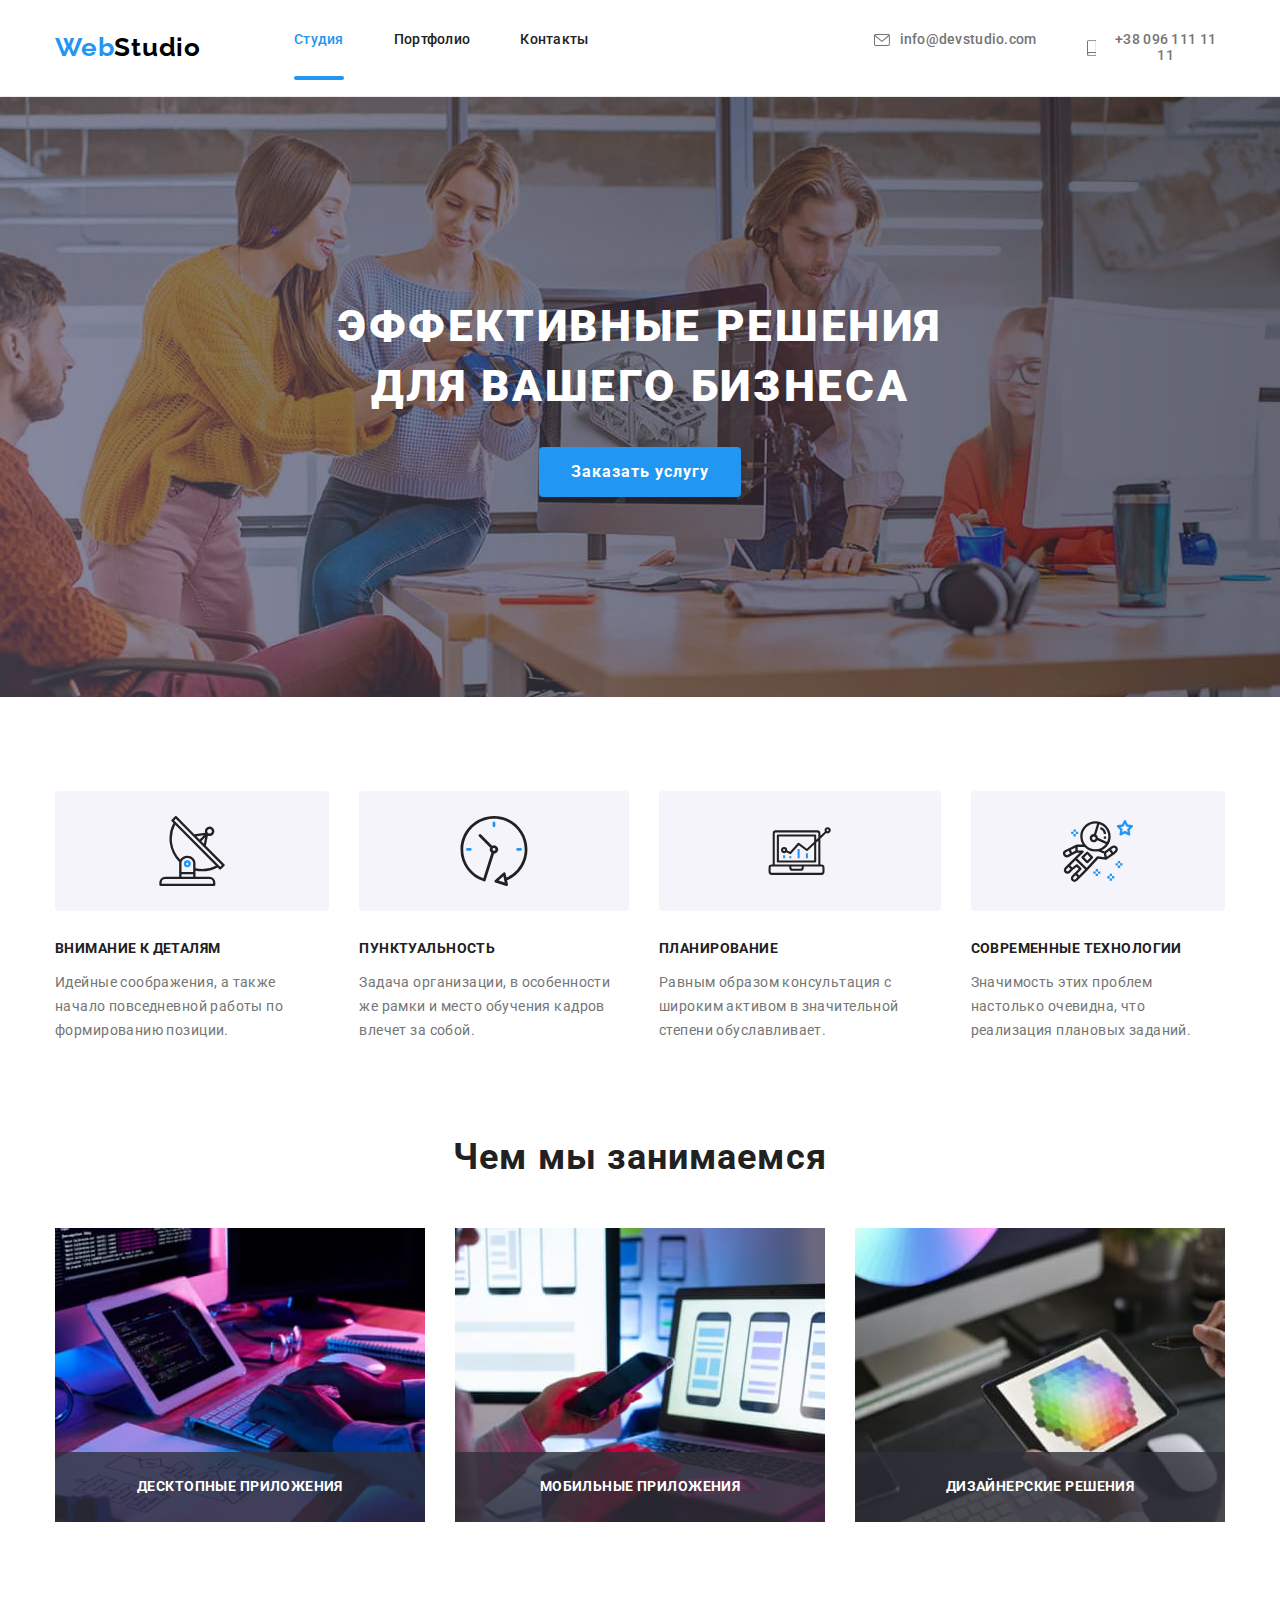
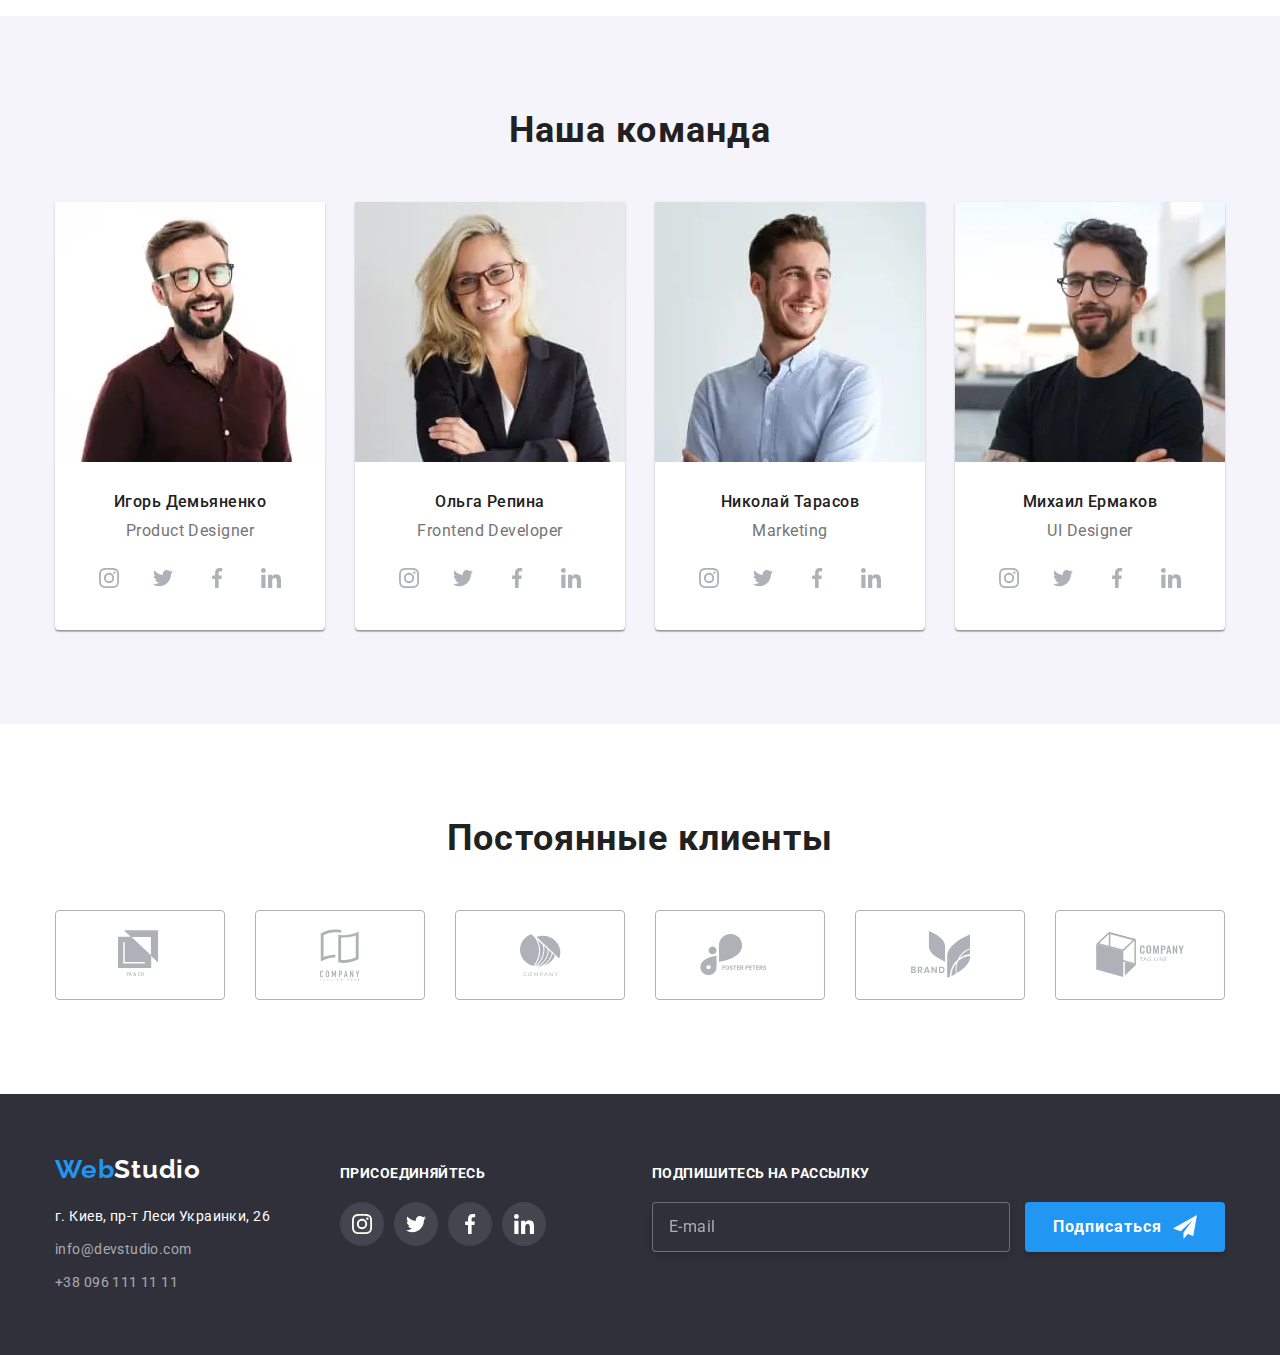
==== commit 439b248b: "Добавляет адаптивку странице index" ====
--- a/index.html
+++ b/index.html
@@ -128,19 +128,47 @@
       <h2>Наша команда</h2>
       <ul class="command-item">
         <li class="item">
-        <img src="./imeges/img(1).jpg" alt="Игорь Демьяненко" width="270"> 
-         <!-- <img 
-         alt="Игорь Демьяненко"
-         src="./imeges/igor-mobile.jpg"
-         srcset="./imeges/igor-mobile.jpg 450w
-                 ./imeges/igor-mobile@2x.jpg 900w,
-                 ./imeges/igor-tablet.jpg 354w,
-                 ./imeges/igor-tablet@2x.jpg 708w,
-                 ./imeges/igor-desktop.jpg 270w,
-                 ./imeges/igor-desktop@2x.jpg 270w
-                 "
-            sizes="(min-width: 1200px) 270px, (min-width: 768px) 354px, 100vw"
-         /> -->
+       <!-- <img src="./imeges/img(1).jpg" alt="Игорь Демьяненко" width="270">  -->
+         <picture>
+
+           <source 
+             srcset="./imeges/igor-mobile.webp 1x, ./imeges/igor-mobile@2x.webp 2x"
+             type="image/webp"
+             media="(max-width: 767px)" 
+           />
+
+          <source 
+            srcset="./imeges/igor-desktop.webp 1x, ./imeges/igor-desktop@2x.webp 2x" 
+            type="image/webp"
+            media="(min-width: 1200px)" 
+          />
+          
+          <source 
+            srcset="./imeges/igor-tablet.webp 1x, ./imeges/igor-tablet@2x.webp 2x" 
+            type="image/webp"
+            media="(min-width: 768px)" 
+          />
+
+           <source 
+             srcset="./imeges/igor-mobile.jpg 1x, ./imeges/igor-mobile@2x.jpg 2x" 
+             media="(max-width: 767px)" 
+           />
+
+           <source 
+             srcset="./imeges/igor-desktop.jpg 1x, ./imeges/igor-desktop@2x.jpg 2x" 
+             media="(min-width: 1200px)" 
+           />
+
+           <source 
+             srcset="./imeges/igor-tablet.jpg 1x, ./imeges/igor-tablet@2x.jpg 2x" 
+             media="(min-width: 768px)" 
+           />
+
+         
+          <img src="./imeges/igor-desktop.jpg" alt="Игорь Демьяненко">
+
+         </picture>
+         
           <h3>Игорь Демьяненко</h3>
           <p>Product Designer</p>
           <ul class="social-networks">
@@ -175,7 +203,48 @@
           </ul>
         </li>
         <li class="item">
-          <img src="./imeges/img(2).jpg" alt="Ольга Репина" width="270">
+          <!-- <img src="./imeges/img(2).jpg" alt="Ольга Репина" width="270"> -->
+
+          <picture>
+          
+            <source 
+              srcset="./imeges/olga-mobile.webp 1x, ./imeges/olga-mobile@2x.webp 2x" 
+              type="image/webp"
+              media="(max-width: 767px)" 
+            />
+          
+            <source 
+              srcset="./imeges/olga-desktop.webp 1x, ./imeges/olga-desktop@2x.webp 2x" 
+              type="image/webp"
+              media="(min-width: 1200px)" />
+          
+            <source 
+              srcset="./imeges/olga-tablet.webp 1x, ./imeges/olga-tablet@2x.webp 2x" 
+              type="image/webp"
+              media="(min-width: 768px)" 
+            />
+          
+            <source 
+              srcset="./imeges/olga-mobile.jpg 1x, ./imeges/olga-mobile@2x.jpg 2x" 
+              media="(max-width: 767px)" 
+            />
+          
+            <source 
+              srcset="./imeges/olga-desktop.jpg 1x, ./imeges/olga-desktop@2x.jpg 2x" 
+              media="(min-width: 1200px)" 
+            />
+          
+            <source 
+              srcset="./imeges/olga-tablet.jpg 1x, ./imeges/olga-tablet@2x.jpg 2x" 
+              media="(min-width: 768px)" 
+            />
+          
+          
+            <img src="./imeges/olga-desktop.jpg" alt="Ольга Репина">
+          
+          </picture>
+
+
           <h3>Ольга Репина</h3>
           <p>Frontend Developer</p>
           <ul class="social-networks">
@@ -210,7 +279,49 @@
           </ul>
         </li>
         <li class="item">
-          <img src="./imeges/img(3).jpg" alt="Николай Тарасов" width="270">
+          <!-- <img src="./imeges/img(3).jpg" alt="Николай Тарасов" width="270"> -->
+
+          <picture>
+          
+            <source 
+              srcset="./imeges/nikolay-mobile.webp 1x, ./imeges/nikolay-mobile@2x.webp 2x" 
+              type="image/webp"
+              media="(max-width: 767px)" 
+            />
+          
+            <source 
+              srcset="./imeges/nikolay-desktop.webp 1x, ./imeges/nikolay-desktop@2x.webp 2x" 
+              type="image/webp"
+              media="(min-width: 1200px)" 
+            />
+          
+            <source 
+              srcset="./imeges/nikolay-tablet.webp 1x, ./imeges/nikolay-tablet@2x.webp 2x" 
+              type="image/webp"
+              media="(min-width: 768px)" 
+            />
+          
+            <source 
+              srcset="./imeges/nikolay-mobile.jpg 1x, ./imeges/nikolay-mobile@2x.jpg 2x" 
+              media="(max-width: 767px)" 
+            />
+          
+            <source 
+              srcset="./imeges/nikolay-desktop.jpg 1x, ./imeges/nikolay-desktop@2x.jpg 2x" 
+              media="(min-width: 1200px)" 
+            />
+          
+            <source 
+              srcset="./imeges/nikolay-tablet.jpg 1x, ./imeges/nikolay-tablet@2x.jpg 2x" 
+              media="(min-width: 768px)" 
+            />
+          
+          
+            <img src="./imeges/nikolay-desktop.jpg" alt="Николай Тарасов">
+          
+          </picture>
+
+
           <h3>Николай Тарасов</h3>
           <p>Marketing</p>
           <ul class="social-networks">
@@ -245,7 +356,48 @@
           </ul>
         </li>
         <li class="item">
-        <img src="./imeges/img(4).jpg" alt="Михаил Ермаков" width="270">
+        <!-- <img src="./imeges/img(4).jpg" alt="Михаил Ермаков" width="270"> -->
+
+        <picture>
+        
+          <source 
+            srcset="./imeges/michael-mobile.webp 1x, ./imeges/michael-mobile@2x.webp 2x" 
+            type="image/webp"
+            media="(max-width: 767px)" 
+          />
+        
+          <source 
+            srcset="./imeges/michael-desktop.webp 1x, ./imeges/michael-desktop@2x.webp 2x" 
+            type="image/webp"
+            media="(min-width: 1200px)" 
+          />
+        
+          <source 
+            srcset="./imeges/michael-tablet.webp 1x, ./imeges/michael-tablet@2x.webp 2x" 
+            type="image/webp"
+            media="(min-width: 768px)" 
+          />
+        
+          <source 
+            srcset="./imeges/michael-mobile.jpg 1x, ./imeges/michael-mobile@2x.jpg 2x" 
+            media="(max-width: 767px)" 
+          />
+        
+          <source 
+            srcset="./imeges/michael-desktop.jpg 1x, ./imeges/michael-desktop@2x.jpg 2x" 
+            media="(min-width: 1200px)" 
+          />
+        
+          <source 
+            srcset="./imeges/michael-tablet.jpg 1x, ./imeges/michael-tablet@2x.jpg 2x" 
+            media="(min-width: 768px)" 
+          />
+        
+        
+          <img src="./imeges/michael-desktop.jpg" alt="Михаил Ермаков">
+        
+        </picture>
+
         <h3>Михаил Ермаков</h3>
         <p>UI Designer</p>
         <ul class="social-networks">
@@ -390,6 +542,7 @@
     
     <footer>
       <div class="container footer">
+        <div class="footer-contacts">
         <div class="link-footer">
       <a href="/" class="logo">Web<span class="logo-footer">Studio</span> </a>
       <address>
@@ -431,6 +584,7 @@
         </li>
       </ul>
       </div>
+      </div>
      
 <form class="form-footer">
   <p>Подпишитесь на рассылку</p>
--- a/css/main.min.css
+++ b/css/main.min.css
@@ -1,2 +1,2 @@
-.visually-hidden{position:absolute;width:1px;height:1px;margin:-1px;border:0;padding:0;white-space:nowrap;-webkit-clip-path:inset(100%);clip-path:inset(100%);clip:rect(0 0 0 0);overflow:hidden}body{color:#757575;font-family:Roboto,sans-serif}ul{padding:0;margin:0;list-style:none}a{text-decoration:none}img{display:block;max-width:100%;height:auto}.container{margin-left:auto;margin-right:auto;padding-left:15px;padding-right:15px}@media screen and (min-width: 480px){.container{width:480px}}@media screen and (min-width: 768px){.container{width:768px}}@media screen and (min-width: 1200px){.container{width:1200px}}header{position:relative;border-bottom-width:1px;border-bottom-style:solid;border-bottom-color:#ececec;background:#fff}@media screen and (min-width: 768px){.main-nav{display:-webkit-box;display:-ms-flexbox;display:flex}}.naw{display:-webkit-box;display:-ms-flexbox;display:flex;-webkit-box-align:center;-ms-flex-align:center;align-items:center;-webkit-box-pack:justify;-ms-flex-pack:justify;justify-content:space-between}.menu-button{display:block;width:40px;height:40px;margin-top:10px;margin-bottom:10px;padding:0;border:none;color:#000000;background-color:transparent;-webkit-transition:250ms cubic-bezier(0.4, 0, 0.2, 1);transition:250ms cubic-bezier(0.4, 0, 0.2, 1)}.menu-button:hover,.menu-button:focus{color:#2196f3}.menu-button .icon-cross{display:none}.menu-button.is-open .icon-cross{display:block}.menu-button.is-open .icon-menu{display:none}@media screen and (min-width: 768px){.menu-button{display:none}}.icon-cross,.icon-menu{fill:currentColor}.menu-container{text-align:center}@media screen and (max-width: 767px){.menu-container{display:none;position:absolute;top:100%;left:0;width:100%;padding:60px;background:#fff;-webkit-box-shadow:0px 4px 8px rgba(0,0,0,0.04),0px 2px 4px rgba(0,0,0,0.08),0px 1px 3px rgba(0,0,0,0.16);box-shadow:0px 4px 8px rgba(0,0,0,0.04),0px 2px 4px rgba(0,0,0,0.08),0px 1px 3px rgba(0,0,0,0.16)}.menu-container.is-open{display:block}}@media screen and (min-width: 768px){.menu-container{display:-webkit-box;display:-ms-flexbox;display:flex}}.site-naw{font-weight:500;font-size:18px;line-height:1.17;letter-spacing:.02em}@media screen and (min-width: 768px){.site-naw{display:-webkit-box;display:-ms-flexbox;display:flex;margin-left:88px;font-weight:500;font-size:14px;line-height:1.14;letter-spacing:.02em}}@media screen and (min-width: 1200px){.site-naw{margin-left:93px}}@media screen and (max-width: 767px){.site-naw .item:not(:last-child){margin-bottom:40px}}@media screen and (min-width: 768px){.site-naw .item:not(:last-child){margin-right:50px}}@media screen and (max-width: 767px){.site-naw .item:last-child{margin-bottom:60px}}.site-naw .link{display:inline-block;padding-bottom:8px;color:#212121;-webkit-transition:250ms cubic-bezier(0.4, 0, 0.2, 1);transition:250ms cubic-bezier(0.4, 0, 0.2, 1)}.site-naw .link:hover,.site-naw .link:focus,.site-naw .link.current{color:#2196f3}@media screen and (min-width: 768px){.site-naw .link{display:block;padding-top:32px;padding-bottom:32px}}.site-naw .link.current{position:relative}.site-naw .link.current::after{position:absolute;left:0;bottom:0;content:"";display:block;width:100%;height:4px;margin-top:8px;border-radius:2px;background:#2196f3}.contacts-header{font-weight:500;font-size:18px;line-height:1.17;letter-spacing:.02em}@media screen and (min-width: 768px) and (max-width: 1199px){.contacts-header{display:-webkit-box;display:-ms-flexbox;display:flex;-webkit-box-orient:vertical;-webkit-box-direction:normal;-ms-flex-direction:column;flex-direction:column;-webkit-box-pack:center;-ms-flex-pack:center;justify-content:center;-webkit-box-align:start;-ms-flex-align:start;align-items:flex-start;margin-left:83px;font-weight:500;font-size:12px;line-height:1.17;letter-spacing:.02em}}@media screen and (min-width: 1200px){.contacts-header{display:-webkit-box;display:-ms-flexbox;display:flex;margin-left:285px;font-weight:500;font-size:14px;line-height:1.14;letter-spacing:.02em}}.contacts{display:-webkit-box;display:-ms-flexbox;display:flex;-webkit-box-align:center;-ms-flex-align:center;align-items:center;-webkit-box-pack:center;-ms-flex-pack:center;justify-content:center;color:#757575;-webkit-transition:250ms cubic-bezier(0.4, 0, 0.2, 1);transition:250ms cubic-bezier(0.4, 0, 0.2, 1)}.contacts:hover,.contacts:focus{color:#2196f3}@media screen and (min-width: 1200px){.contacts{padding-top:32px;padding-bottom:32px}}.contacts-icon{margin-right:10px;fill:currentColor}@media screen and (max-width: 767px){.contacts-header .item+.item{margin-top:16px}}@media screen and (min-width: 768px) and (max-width: 1199px){.contacts-header .item+.item{margin-top:10px}}@media screen and (min-width: 1200px){.contacts-header .item+.item{margin-left:50px}}.logo{display:block;color:#2196f3;font-family:Raleway,sans-serif;font-weight:700;font-size:24px;line-height:1.17;letter-spacing:.03em}@media screen and (min-width: 1200px){.logo{font-weight:700;font-size:26px;line-height:1.19;letter-spacing:.03em}}.logo-header{color:#000000}.logo-footer{color:#fff}.naw{display:-webkit-box;display:-ms-flexbox;display:flex;-webkit-box-align:center;-ms-flex-align:center;align-items:center;-webkit-box-pack:justify;-ms-flex-pack:justify;justify-content:space-between}footer{padding-top:60px;padding-bottom:60px;background:#2f303a}address{margin-top:20px;color:#fff;font-style:normal;font-weight:400;font-size:14px;line-height:1.71;letter-spacing:.03em}address>a{color:rgba(255,255,255,0.6);font-weight:400;font-size:14px;line-height:1.71;letter-spacing:.03em;-webkit-transition:250ms cubic-bezier(0.4, 0, 0.2, 1);transition:250ms cubic-bezier(0.4, 0, 0.2, 1)}address>a:hover,address>a:focus{color:#2196f3}.mail{display:block;margin-top:9px;margin-bottom:9px}.footer{display:-webkit-box;display:-ms-flexbox;display:flex}.social-networks-footer{width:206px;height:80px;margin-top:12px;margin-left:70px}.social-networks-footer p,.form-footer p{margin-top:0;margin-bottom:20px;color:#fff;font-weight:700;font-size:14px;line-height:1.14;letter-spacing:.03em;text-transform:uppercase}.networks{display:-webkit-box;display:-ms-flexbox;display:flex}.networks-item:not(:last-child){margin-right:10px}.networks-link{display:-webkit-box;display:-ms-flexbox;display:flex;-webkit-box-pack:center;-ms-flex-pack:center;justify-content:center;-webkit-box-align:center;-ms-flex-align:center;align-items:center;width:44px;height:44px;border-radius:50%;background-color:rgba(255,255,255,0.1);-webkit-transition:250ms cubic-bezier(0.4, 0, 0.2, 1);transition:250ms cubic-bezier(0.4, 0, 0.2, 1)}.networks-link:hover{background-color:#2196f3}.networks-icon{width:20px;height:20px;fill:#fff}.form-footer{margin-top:12px;margin-left:auto}.email-footer{width:358px;height:50px;padding:15px 16px;border:1px solid rgba(255,255,255,0.3);border-radius:4px;background:#2f303a;color:#fff;font-weight:400;font-size:16px;line-height:1.25;letter-spacing:.03em;-webkit-filter:drop-shadow(0px 4px 4px rgba(0,0,0,0.15));filter:drop-shadow(0px 4px 4px rgba(0,0,0,0.15))}.email-footer::-webkit-input-placeholder{color:rgba(255,255,255,0.6);font-weight:400;font-size:16px;line-height:1.25;letter-spacing:.03em}.email-footer:-ms-input-placeholder{color:rgba(255,255,255,0.6);font-weight:400;font-size:16px;line-height:1.25;letter-spacing:.03em}.email-footer::-ms-input-placeholder{color:rgba(255,255,255,0.6);font-weight:400;font-size:16px;line-height:1.25;letter-spacing:.03em}.email-footer::placeholder{color:rgba(255,255,255,0.6);font-weight:400;font-size:16px;line-height:1.25;letter-spacing:.03em}.subscription{margin:0;padding:0}.button-form-footer{display:-webkit-inline-box;display:-ms-inline-flexbox;display:inline-flex;-webkit-box-pack:justify;-ms-flex-pack:justify;justify-content:space-between;-webkit-box-align:center;-ms-flex-align:center;align-items:center;width:200px;height:50px;margin-left:11px;padding:10px 28px 10px 28px;border-radius:4px;border:none;background-color:#2196f3;color:#fff;font-family:inherit;font-weight:700;font-size:16px;line-height:1.88;letter-spacing:.06em;cursor:pointer;-webkit-box-shadow:0px 4px 4px rgba(0,0,0,0.15);box-shadow:0px 4px 4px rgba(0,0,0,0.15)}.hero{height:400px;margin-left:auto;margin-right:auto;padding-top:118px;padding-bottom:118px;background:#2f303a;background-image:-webkit-gradient(linear, left top, right top, from(rgba(133,135,165,0.4)), to(rgba(47,48,58,0.4))),url(../imeges/hero-mobile.jpg);background-image:linear-gradient(to right, rgba(133,135,165,0.4), rgba(47,48,58,0.4)),url(../imeges/hero-mobile.jpg);background-repeat:no-repeat;background-position:center}@media screen and (min-width: 1200px){.hero{height:600px;padding-top:200px;padding-bottom:200px}}@media screen and (min-device-pixel-ratio: 2), screen and (-webkit-min-device-pixel-ratio: 2), screen and (min-resolution: 192dpi), screen and (min-resolution: 2dppx){.hero{background-image:-webkit-gradient(linear, left top, right top, from(rgba(133,135,165,0.4)), to(rgba(47,48,58,0.4))),url(../imeges/hero-mobile@2x.jpg);background-image:linear-gradient(to right, rgba(133,135,165,0.4), rgba(47,48,58,0.4)),url(../imeges/hero-mobile@2x.jpg)}}@media screen and (min-width: 481px){.hero{background-image:-webkit-gradient(linear, left top, right top, from(rgba(133,135,165,0.4)), to(rgba(47,48,58,0.4))),url(../imeges/hero-tablet.jpg);background-image:linear-gradient(to right, rgba(133,135,165,0.4), rgba(47,48,58,0.4)),url(../imeges/hero-tablet.jpg)}}@media screen and (min-width: 481px) and (min-device-pixel-ratio: 2), screen and (min-width: 481px) and (-webkit-min-device-pixel-ratio: 2), screen and (min-width: 481px) and (min-resolution: 192dpi), screen and (min-width: 481px) and (min-resolution: 2dppx){.hero{background-image:-webkit-gradient(linear, left top, right top, from(rgba(133,135,165,0.4)), to(rgba(47,48,58,0.4))),url(../imeges/hero-tablet@2x.jpg);background-image:linear-gradient(to right, rgba(133,135,165,0.4), rgba(47,48,58,0.4)),url(../imeges/hero-tablet@2x.jpg)}}@media screen and (min-width: 769px){.hero{background-image:-webkit-gradient(linear, left top, right top, from(rgba(133,135,165,0.4)), to(rgba(47,48,58,0.4))),url(../imeges/hero-desktop.jpg);background-image:linear-gradient(to right, rgba(133,135,165,0.4), rgba(47,48,58,0.4)),url(../imeges/hero-desktop.jpg)}}@media screen and (min-width: 769px) and (min-device-pixel-ratio: 2), screen and (min-width: 769px) and (-webkit-min-device-pixel-ratio: 2), screen and (min-width: 769px) and (min-resolution: 192dpi), screen and (min-width: 769px) and (min-resolution: 2dppx){.hero{background-image:-webkit-gradient(linear, left top, right top, from(rgba(133,135,165,0.4)), to(rgba(47,48,58,0.4))),url(../imeges/hero-desktop@2x.jpg);background-image:linear-gradient(to right, rgba(133,135,165,0.4), rgba(47,48,58,0.4)),url(../imeges/hero-desktop@2x.jpg)}}.hero-title{margin-top:0;margin-bottom:30px;color:#fff;font-weight:900;font-size:26px;line-height:1.62;letter-spacing:.06em;text-align:center;text-transform:uppercase}@media screen and (min-width: 1200px){.hero-title{font-weight:900;font-size:44px;line-height:1.36;letter-spacing:.06em}}.button-hero{display:-webkit-box;display:-ms-flexbox;display:flex;-webkit-box-align:center;-ms-flex-align:center;align-items:center;text-align:center;margin-left:auto;margin-right:auto;padding:10px 32px;border-radius:4px;border:0;background-color:#2196f3;color:#fff;font-family:inherit;font-weight:700;font-size:16px;line-height:1.88;letter-spacing:.06em;cursor:pointer;-webkit-box-shadow:0px 4px 4px rgba(0,0,0,0.15);box-shadow:0px 4px 4px rgba(0,0,0,0.15);-webkit-transition:250ms cubic-bezier(0.4, 0, 0.2, 1);transition:250ms cubic-bezier(0.4, 0, 0.2, 1)}.button-hero:hover,.button-hero:focus{background:#188ce8}.benefits,.preview,.portfolio{background:#fff}.benefits{padding-top:60px;padding-bottom:60px}@media screen and (min-width: 1200px){.benefits{padding-top:94px;padding-bottom:94px}}@media screen and (min-width: 768px) and (max-width: 1199px){.benefits-item{display:-webkit-box;display:-ms-flexbox;display:flex;-ms-flex-wrap:wrap;flex-wrap:wrap;margin:-15px}}@media screen and (min-width: 1200px){.benefits-item{display:-webkit-box;display:-ms-flexbox;display:flex}}@media screen and (max-width: 767px){.benefits-item .item:not(:last-child){margin-bottom:30px}}@media screen and (min-width: 1200px){.benefits-item .item:not(:last-child){margin-right:30px}}@media screen and (min-width: 768px) and (max-width: 1199px){.benefits-item .item{-ms-flex-preferred-size:calc((100% - 4 * 15px) / 2);flex-basis:calc((100% - 4 * 15px) / 2);margin:15px}}.icon{display:-webkit-box;display:-ms-flexbox;display:flex;-webkit-box-pack:center;-ms-flex-pack:center;justify-content:center;-webkit-box-align:center;-ms-flex-align:center;align-items:center;width:100%;height:120px;margin-bottom:30px;border-radius:4px;background:#f5f4fa}.benefits-icon{width:70px;height:70px}.benefits h2{margin-top:0;margin-bottom:0}.benefits h3{margin-top:0;margin-bottom:10;color:#212121;text-transform:uppercase;font-weight:700;font-size:14px;line-height:1.14;letter-spacing:.03em}@media screen and (max-width: 767px){.benefits h3{text-align:center}}.benefits p{margin-top:0;margin-bottom:0;width:100%;color:#757575;font-weight:400;font-size:14px;line-height:1.71;letter-spacing:.03em}.preview{padding-top:0;padding-bottom:94px}@media screen and (max-width: 1199px){.preview{display:none}}.preview h2,.command h2,.clients h2{margin-top:0;margin-bottom:30px;color:#212121;text-align:center;font-weight:700;font-size:28px;line-height:1.18;letter-spacing:.03em}@media screen and (min-width: 1200px){.preview h2,.command h2,.clients h2{margin-bottom:50px;font-weight:700;font-size:36px;line-height:1.16;letter-spacing:.03em}}.preview-item{display:-webkit-box;display:-ms-flexbox;display:flex}.preview-item .item:not(:last-child){margin-right:30px}.preview-item .item{position:relative}.preview-title{position:absolute;left:0;bottom:0;display:-webkit-box;display:-ms-flexbox;display:flex;-webkit-box-pack:center;-ms-flex-pack:center;justify-content:center;-webkit-box-align:center;-ms-flex-align:center;align-items:center;margin-top:0;margin-bottom:0;width:100%;height:70px;background:rgba(47,48,58,0.8);color:#fff;font-weight:700;font-size:14px;line-height:1.14;letter-spacing:.03em;text-transform:uppercase}.command{padding-top:60px;padding-bottom:60px;background:#f5f4fa}@media screen and (min-width: 1200px){.command{padding-top:94px;padding-bottom:94px}}@media screen and (min-width: 768px){.command-item{display:-webkit-box;display:-ms-flexbox;display:flex}}.command-item .item{padding-bottom:24px;overflow:hidden;border-radius:0px 0px 4px 4px;background:#fff;-webkit-box-shadow:0px 1px 3px rgba(0,0,0,0.12),0px 1px 1px rgba(0,0,0,0.14),0px 2px 1px rgba(0,0,0,0.2);box-shadow:0px 1px 3px rgba(0,0,0,0.12),0px 1px 1px rgba(0,0,0,0.14),0px 2px 1px rgba(0,0,0,0.2)}@media screen and (max-width: 767px){.command-item .item:not(:last-child){margin-bottom:30px}}@media screen and (min-width: 1200px){.command-item .item{padding-bottom:30px}.command-item .item:not(:last-child){margin-right:30px}}.command h3{margin-top:30px;margin-bottom:10px;color:#212121;text-align:center;font-weight:500;font-size:16px;line-height:1.19;letter-spacing:.03em}.command p{margin-top:0;margin-bottom:16px;color:#757575;text-align:center;font-weight:400;font-size:16px;line-height:1.19;letter-spacing:.03em}.social-networks{display:-webkit-box;display:-ms-flexbox;display:flex;-webkit-box-pack:center;-ms-flex-pack:center;justify-content:center}.social-networks-link{display:-webkit-box;display:-ms-flexbox;display:flex;-webkit-box-pack:center;-ms-flex-pack:center;justify-content:center;-webkit-box-align:center;-ms-flex-align:center;align-items:center;width:44px;height:44px;border-radius:50%;color:#afb1b8;-webkit-transition:250ms cubic-bezier(0.4, 0, 0.2, 1);transition:250ms cubic-bezier(0.4, 0, 0.2, 1)}.social-networks-link:hover,.social-networks-link:focus{background-color:#2196f3;color:#fff}.social-networks-item:not(:last-child){margin-right:10px}.social-networks-icon{width:20px;height:20px;fill:currentColor}.clients{padding-top:94px;padding-bottom:94px}.clients-item{display:-webkit-box;display:-ms-flexbox;display:flex}.clients-item .item:not(:last-child){margin-right:30px}.clients-link{display:-webkit-box;display:-ms-flexbox;display:flex;-webkit-box-align:center;-ms-flex-align:center;align-items:center;-webkit-box-pack:center;-ms-flex-pack:center;justify-content:center;width:170px;height:90px;border:1px solid;border-radius:4px;color:#afb1b8;-webkit-transition:250ms cubic-bezier(0.4, 0, 0.2, 1);transition:250ms cubic-bezier(0.4, 0, 0.2, 1)}.clients-link:hover,.clients-link:focus{color:#2196f3}.clients-icon{fill:currentColor}.portfolio{padding-top:94px;padding-bottom:94px}.portfolio-button{display:-webkit-box;display:-ms-flexbox;display:flex;-webkit-box-pack:center;-ms-flex-pack:center;justify-content:center;margin-bottom:50px}.button{padding:6px 22px;border-radius:4px;border:0;background:#f5f4fa;color:#212121;font-family:inherit;font-weight:500;font-size:16px;line-height:1.62;letter-spacing:.03em;text-align:center;cursor:pointer;-webkit-transition:250ms cubic-bezier(0.4, 0, 0.2, 1);transition:250ms cubic-bezier(0.4, 0, 0.2, 1)}.button:hover,.button:focus{background:#2196f3;color:#fff;-webkit-box-shadow:0px 3px 1px rgba(0,0,0,0.1),0px 1px 2px rgba(0,0,0,0.08),0px 2px 2px rgba(0,0,0,0.12);box-shadow:0px 3px 1px rgba(0,0,0,0.1),0px 1px 2px rgba(0,0,0,0.08),0px 2px 2px rgba(0,0,0,0.12)}.portfolio-button .item:not(:last-child){margin-right:8px}.portfolio h1{margin-top:0;margin-bottom:0}.portfolio-item{display:-webkit-box;display:-ms-flexbox;display:flex;-ms-flex-wrap:wrap;flex-wrap:wrap}.portfolio-card{padding:20px 24px;border-right-width:1px;border-right-style:solid;border-right-color:#eee;border-bottom-width:1px;border-bottom-style:solid;border-bottom-color:#eee;border-left-width:1px;border-left-style:solid;border-left-color:#eee}.portfolio-item .item{width:calc((100% - 60px) / 3);margin-right:30px;margin-bottom:30px;overflow:hidden;-webkit-transition:250ms cubic-bezier(0.4, 0, 0.2, 1);transition:250ms cubic-bezier(0.4, 0, 0.2, 1)}.portfolio-item .item:hover,.portfolio-item .item:focus{-webkit-box-shadow:0px 1px 1px rgba(0,0,0,0.12),0px 4px 4px rgba(0,0,0,0.06),1px 4px 6px rgba(0,0,0,0.16);box-shadow:0px 1px 1px rgba(0,0,0,0.12),0px 4px 4px rgba(0,0,0,0.06),1px 4px 6px rgba(0,0,0,0.16)}.portfolio-item .item:nth-child(3n){margin-right:0}.portfolio-item .item:nth-last-child(-n+3){margin-bottom:0}.portfolio-thumb{position:relative;overflow:hidden}.portfolio-overlay{position:absolute;bottom:0;left:0;width:100%;height:100%;background:rgba(33,150,243,0.9);-webkit-transform:translateY(100%);transform:translateY(100%);-webkit-transition:-webkit-transform 250ms cubic-bezier(0.4, 0, 0.2, 1);transition:-webkit-transform 250ms cubic-bezier(0.4, 0, 0.2, 1);transition:transform 250ms cubic-bezier(0.4, 0, 0.2, 1);transition:transform 250ms cubic-bezier(0.4, 0, 0.2, 1), -webkit-transform 250ms cubic-bezier(0.4, 0, 0.2, 1)}.text{position:absolute;top:50%;left:50%;-webkit-transform:translate(-50%, -50%);transform:translate(-50%, -50%);display:inline-block;margin:0;width:322px;height:168px;color:#fff;font-weight:400;font-size:18px;line-height:1.55;letter-spacing:.03em}.portfolio-link:hover .portfolio-overlay,.portfolio-link:focus .portfolio-overlay{-webkit-transform:translateY(0);transform:translateY(0)}.portfolio h2{margin-top:0;margin-bottom:4px;color:#212121;font-weight:700;font-size:18px;line-height:2;letter-spacing:.06em}.subtitle{margin-top:0;margin-bottom:0;color:#757575;font-weight:400;font-size:16px;line-height:1.88;letter-spacing:.03em}.backdrop{position:fixed;z-index:2;top:0;left:0;width:100%;height:100%;background:rgba(0,0,0,0.2);opacity:1;-webkit-transition:opacity 250ms cubic-bezier(0.4, 0, 0.2, 1);transition:opacity 250ms cubic-bezier(0.4, 0, 0.2, 1)}.backdrop.is-hidden{opacity:0;pointer-events:none}.backdrop.is-hidden .modal{-webkit-transform:translate(-50%, -50%) scale(1, 1);transform:translate(-50%, -50%) scale(1, 1)}.modal{position:absolute;top:50%;left:50%;width:528px;height:581px;border-radius:4px;padding:40px;background:#fff;-webkit-box-shadow:0px 1px 3px rgba(0,0,0,0.12),0px 1px 1px rgba(0,0,0,0.14),0px 2px 1px rgba(0,0,0,0.2);box-shadow:0px 1px 3px rgba(0,0,0,0.12),0px 1px 1px rgba(0,0,0,0.14),0px 2px 1px rgba(0,0,0,0.2);-webkit-transform:translate(-50%, -50%) scale(1);transform:translate(-50%, -50%) scale(1);-webkit-transition:-webkit-transform 250ms cubic-bezier(0.4, 0, 0.2, 1);transition:-webkit-transform 250ms cubic-bezier(0.4, 0, 0.2, 1);transition:transform 250ms cubic-bezier(0.4, 0, 0.2, 1);transition:transform 250ms cubic-bezier(0.4, 0, 0.2, 1), -webkit-transform 250ms cubic-bezier(0.4, 0, 0.2, 1)}.button-modal{position:absolute;top:8px;right:8px;width:30px;height:30px;border-radius:50%;cursor:pointer;background:#fff;border:1px solid rgba(0,0,0,0.1);color:#000000;-webkit-transition:250ms cubic-bezier(0.4, 0, 0.2, 1);transition:250ms cubic-bezier(0.4, 0, 0.2, 1)}.button-modal:hover,.button-modal:focus{outline:#ffffff00;color:#2196f3}.close{fill:currentColor}.caption-modal{margin-top:0;margin-bottom:12px;color:#212121;font-weight:700;font-size:20px;line-height:1.15;letter-spacing:.03em;text-align:center}.modal-name,.modal-phone,.modal-email{position:relative;display:block;margin-bottom:10px}.person,.phone,.email{position:absolute;bottom:11px;left:12px;margin:0;color:#000000;fill:currentColor}.input-name,.input-tel,.input-email{width:100%;height:40px;padding-left:42px;border:1px solid rgba(33,33,33,0.2);border-radius:4px;-webkit-transition:250ms cubic-bezier(0.4, 0, 0.2, 1);transition:250ms cubic-bezier(0.4, 0, 0.2, 1)}.input-name:focus,.input-name:focus,.input-name:focus,.input-tel:focus,.input-tel:focus,.input-tel:focus,.input-email:focus,.input-email:focus,.input-email:focus{outline:transparent;border:1px solid #2196f3}.input-name:focus+.person,.input-tel:focus+.phone,.input-email:focus+.email{color:#2196f3}.comment{resize:none;width:100%;height:120px;margin-bottom:20px;padding:12px 16px;border:1px solid rgba(33,33,33,0.2);border-radius:4px}.comment:focus{outline:transparent;border:1px solid #2196f3}.comment::-webkit-input-placeholder{color:rgba(117,117,117,0.5);font-weight:400;font-size:12px;line-height:1.16;letter-spacing:.01em}.comment:-ms-input-placeholder{color:rgba(117,117,117,0.5);font-weight:400;font-size:12px;line-height:1.16;letter-spacing:.01em}.comment::-ms-input-placeholder{color:rgba(117,117,117,0.5);font-weight:400;font-size:12px;line-height:1.16;letter-spacing:.01em}.comment::placeholder{color:rgba(117,117,117,0.5);font-weight:400;font-size:12px;line-height:1.16;letter-spacing:.01em}.modal-name span,.modal-phone span,.modal-email span,.modal-comment span{display:block;margin-top:0;margin-bottom:4px;color:#757575;font-weight:400;font-size:12px;line-height:1.17;letter-spacing:.01em}.modal-agreement span{color:#757575;font-weight:400;font-size:14px;line-height:1.71;letter-spacing:.03em}.contract{margin-left:5px;color:#2196f3;-webkit-text-decoration-line:underline;text-decoration-line:underline}.check-input{position:absolute;width:1px;height:1px;margin:-1px;border:0;padding:0;white-space:nowrap;-webkit-clip-path:inset(100%);clip-path:inset(100%);clip:rect(0 0 0 0);overflow:hidden}.check-box{position:absolute;width:16px;height:15px;left:52px;bottom:124px;background-image:url(../imeges/check-off.svg)}.check-input:checked+.check-box{background-image:url(../imeges/check-on.svg)}.check{display:-webkit-box;display:-ms-flexbox;display:flex;-webkit-box-pack:end;-ms-flex-pack:end;justify-content:flex-end;margin-right:12px}.send{width:200px;height:50px;border-radius:4px;border:0;margin-top:30px;margin-left:124px;background:#2196f3;font-weight:700;font-size:16px;line-height:1.88;letter-spacing:.06em;color:#fff;-webkit-box-shadow:0px 4px 4px rgba(0,0,0,0.15);box-shadow:0px 4px 4px rgba(0,0,0,0.15);cursor:pointer;-webkit-transition:250ms cubic-bezier(0.4, 0, 0.2, 1);transition:250ms cubic-bezier(0.4, 0, 0.2, 1)}.send:hover,.send:focus{background:#188ce8}
+.visually-hidden{position:absolute;width:1px;height:1px;margin:-1px;border:0;padding:0;white-space:nowrap;-webkit-clip-path:inset(100%);clip-path:inset(100%);clip:rect(0 0 0 0);overflow:hidden}body{color:#757575;font-family:Roboto,sans-serif}ul{padding:0;margin:0;list-style:none}a{text-decoration:none}img{display:block;max-width:100%;height:auto}.container{margin-left:auto;margin-right:auto;padding-left:15px;padding-right:15px}@media screen and (min-width: 480px){.container{width:480px}}@media screen and (min-width: 768px){.container{width:768px}}@media screen and (min-width: 1200px){.container{width:1200px}}header{position:relative;border-bottom-width:1px;border-bottom-style:solid;border-bottom-color:#ececec;background:#fff}@media screen and (min-width: 768px){.main-nav{display:-webkit-box;display:-ms-flexbox;display:flex}}.naw{display:-webkit-box;display:-ms-flexbox;display:flex;-webkit-box-align:center;-ms-flex-align:center;align-items:center;-webkit-box-pack:justify;-ms-flex-pack:justify;justify-content:space-between}.menu-button{display:block;width:40px;height:40px;margin-top:10px;margin-bottom:10px;padding:0;border:none;color:#000000;background-color:transparent;-webkit-transition:250ms cubic-bezier(0.4, 0, 0.2, 1);transition:250ms cubic-bezier(0.4, 0, 0.2, 1)}.menu-button:hover,.menu-button:focus{color:#2196f3}.menu-button .icon-cross{display:none}.menu-button.is-open .icon-cross{display:block}.menu-button.is-open .icon-menu{display:none}@media screen and (min-width: 768px){.menu-button{display:none}}.icon-cross,.icon-menu{fill:currentColor}.menu-container{text-align:center}@media screen and (max-width: 767px){.menu-container{display:none;position:absolute;top:100%;left:0;width:100%;padding:60px;background:#fff;-webkit-box-shadow:0px 4px 8px rgba(0,0,0,0.04),0px 2px 4px rgba(0,0,0,0.08),0px 1px 3px rgba(0,0,0,0.16);box-shadow:0px 4px 8px rgba(0,0,0,0.04),0px 2px 4px rgba(0,0,0,0.08),0px 1px 3px rgba(0,0,0,0.16)}.menu-container.is-open{display:block}}@media screen and (min-width: 768px){.menu-container{display:-webkit-box;display:-ms-flexbox;display:flex}}.site-naw{font-weight:500;font-size:18px;line-height:1.17;letter-spacing:.02em}@media screen and (min-width: 768px){.site-naw{display:-webkit-box;display:-ms-flexbox;display:flex;margin-left:88px;font-weight:500;font-size:14px;line-height:1.14;letter-spacing:.02em}}@media screen and (min-width: 1200px){.site-naw{margin-left:93px}}@media screen and (max-width: 767px){.site-naw .item:not(:last-child){margin-bottom:40px}}@media screen and (min-width: 768px){.site-naw .item:not(:last-child){margin-right:50px}}@media screen and (max-width: 767px){.site-naw .item:last-child{margin-bottom:60px}}.site-naw .link{display:inline-block;padding-bottom:8px;color:#212121;-webkit-transition:250ms cubic-bezier(0.4, 0, 0.2, 1);transition:250ms cubic-bezier(0.4, 0, 0.2, 1)}.site-naw .link:hover,.site-naw .link:focus,.site-naw .link.current{color:#2196f3}@media screen and (min-width: 768px){.site-naw .link{display:block;padding-top:32px;padding-bottom:32px}}.site-naw .link.current{position:relative}.site-naw .link.current::after{position:absolute;left:0;bottom:0;content:"";display:block;width:100%;height:4px;margin-top:8px;border-radius:2px;background:#2196f3}.contacts-header{font-weight:500;font-size:18px;line-height:1.17;letter-spacing:.02em}@media screen and (min-width: 768px) and (max-width: 1199px){.contacts-header{display:-webkit-box;display:-ms-flexbox;display:flex;-webkit-box-orient:vertical;-webkit-box-direction:normal;-ms-flex-direction:column;flex-direction:column;-webkit-box-pack:center;-ms-flex-pack:center;justify-content:center;-webkit-box-align:start;-ms-flex-align:start;align-items:flex-start;margin-left:83px;font-weight:500;font-size:12px;line-height:1.17;letter-spacing:.02em}}@media screen and (min-width: 1200px){.contacts-header{display:-webkit-box;display:-ms-flexbox;display:flex;margin-left:285px;font-weight:500;font-size:14px;line-height:1.14;letter-spacing:.02em}}.contacts{display:-webkit-box;display:-ms-flexbox;display:flex;-webkit-box-align:center;-ms-flex-align:center;align-items:center;-webkit-box-pack:center;-ms-flex-pack:center;justify-content:center;color:#757575;-webkit-transition:250ms cubic-bezier(0.4, 0, 0.2, 1);transition:250ms cubic-bezier(0.4, 0, 0.2, 1)}.contacts:hover,.contacts:focus{color:#2196f3}@media screen and (min-width: 1200px){.contacts{padding-top:32px;padding-bottom:32px}}.contacts-icon{margin-right:10px;fill:currentColor}@media screen and (max-width: 767px){.contacts-header .item+.item{margin-top:16px}}@media screen and (min-width: 768px) and (max-width: 1199px){.contacts-header .item+.item{margin-top:10px}}@media screen and (min-width: 1200px){.contacts-header .item+.item{margin-left:50px}}.logo{display:block;color:#2196f3;font-family:Raleway,sans-serif;font-weight:700;font-size:24px;line-height:1.17;letter-spacing:.03em}@media screen and (min-width: 1200px){.logo{font-weight:700;font-size:26px;line-height:1.19;letter-spacing:.03em}}.logo-header{color:#000000}.logo-footer{color:#fff}.naw{display:-webkit-box;display:-ms-flexbox;display:flex;-webkit-box-align:center;-ms-flex-align:center;align-items:center;-webkit-box-pack:justify;-ms-flex-pack:justify;justify-content:space-between}footer{padding-top:60px;padding-bottom:60px;background:#2f303a}@media screen and (max-width: 1199px){footer .logo{text-align:center}}address{margin-top:20px;color:#fff;font-style:normal;font-weight:400;font-size:14px;line-height:1.71;letter-spacing:.03em}@media screen and (max-width: 1199px){address{text-align:center}}address>a{color:rgba(255,255,255,0.6);font-weight:400;font-size:14px;line-height:1.71;letter-spacing:.03em;-webkit-transition:250ms cubic-bezier(0.4, 0, 0.2, 1);transition:250ms cubic-bezier(0.4, 0, 0.2, 1)}address>a:hover,address>a:focus{color:#2196f3}.mail{display:block;margin-top:8px;margin-bottom:8px}@media screen and (min-width: 1200px){.mail{margin-top:9px;margin-bottom:9px}}@media screen and (min-width: 1200px){.footer{display:-webkit-box;display:-ms-flexbox;display:flex}}@media screen and (min-width: 768px){.footer-contacts{display:-webkit-box;display:-ms-flexbox;display:flex;-webkit-box-pack:center;-ms-flex-pack:center;justify-content:center}}.social-networks-footer{width:206px;height:80px;margin-top:60px}@media screen and (max-width: 767px){.social-networks-footer{margin-bottom:60px;margin-right:auto;margin-left:auto}}@media screen and (min-width: 768px) and (max-width: 1199px){.social-networks-footer{margin-top:5px;margin-bottom:102px;margin-left:165px}}@media screen and (min-width: 1200px){.social-networks-footer{margin-top:12px;margin-left:70px}}.social-networks-footer p,.form-footer p{margin-top:0;margin-bottom:20px;color:#fff;font-weight:700;font-size:14px;line-height:1.14;letter-spacing:.03em;text-transform:uppercase}@media screen and (max-width: 1199px){.social-networks-footer p,.form-footer p{text-align:center}}.networks{display:-webkit-box;display:-ms-flexbox;display:flex}.networks-item:not(:last-child){margin-right:10px}.networks-link{display:-webkit-box;display:-ms-flexbox;display:flex;-webkit-box-pack:center;-ms-flex-pack:center;justify-content:center;-webkit-box-align:center;-ms-flex-align:center;align-items:center;width:44px;height:44px;border-radius:50%;background-color:rgba(255,255,255,0.1);-webkit-transition:250ms cubic-bezier(0.4, 0, 0.2, 1);transition:250ms cubic-bezier(0.4, 0, 0.2, 1)}.networks-link:hover{background-color:#2196f3}.networks-icon{width:20px;height:20px;fill:#fff}.form-footer{margin-top:12px;margin-left:auto}.email-footer{width:450px;height:50px;padding:15px 16px;border:1px solid rgba(255,255,255,0.3);border-radius:4px;background:#2f303a;color:#fff;font-weight:400;font-size:16px;line-height:1.25;letter-spacing:.03em;-webkit-filter:drop-shadow(0px 4px 4px rgba(0,0,0,0.15));filter:drop-shadow(0px 4px 4px rgba(0,0,0,0.15))}.email-footer::-webkit-input-placeholder{color:rgba(255,255,255,0.6);font-weight:400;font-size:16px;line-height:1.25;letter-spacing:.03em}.email-footer:-ms-input-placeholder{color:rgba(255,255,255,0.6);font-weight:400;font-size:16px;line-height:1.25;letter-spacing:.03em}.email-footer::-ms-input-placeholder{color:rgba(255,255,255,0.6);font-weight:400;font-size:16px;line-height:1.25;letter-spacing:.03em}.email-footer::placeholder{color:rgba(255,255,255,0.6);font-weight:400;font-size:16px;line-height:1.25;letter-spacing:.03em}@media screen and (min-width: 768px) and (max-width: 1199px){.email-footer{margin-left:150px}}@media screen and (min-width: 1200px){.email-footer{width:358px}}.subscription{margin:0;padding:0}.button-form-footer{display:-webkit-box;display:-ms-flexbox;display:flex;-webkit-box-pack:justify;-ms-flex-pack:justify;justify-content:space-between;-webkit-box-align:center;-ms-flex-align:center;align-items:center;width:200px;height:50px;padding:10px 28px 10px 28px;border-radius:4px;border:none;background-color:#2196f3;color:#fff;font-family:inherit;font-weight:700;font-size:16px;line-height:1.88;letter-spacing:.06em;cursor:pointer;-webkit-box-shadow:0px 4px 4px rgba(0,0,0,0.15);box-shadow:0px 4px 4px rgba(0,0,0,0.15)}@media screen and (max-width: 1199px){.button-form-footer{margin-top:20px;margin-right:auto;margin-left:auto}}@media screen and (min-width: 1200px){.button-form-footer{display:-webkit-inline-box;display:-ms-inline-flexbox;display:inline-flex;margin-left:11px}}.hero{height:400px;margin-left:auto;margin-right:auto;padding-top:118px;padding-bottom:118px;background:#2f303a;background-image:-webkit-gradient(linear, left top, right top, from(rgba(133,135,165,0.4)), to(rgba(47,48,58,0.4))),url(../imeges/hero-mobile.jpg);background-image:linear-gradient(to right, rgba(133,135,165,0.4), rgba(47,48,58,0.4)),url(../imeges/hero-mobile.jpg);background-repeat:no-repeat;background-position:center}@media screen and (min-width: 1200px){.hero{height:600px;padding-top:200px;padding-bottom:200px}}@media screen and (min-device-pixel-ratio: 2), screen and (-webkit-min-device-pixel-ratio: 2), screen and (min-resolution: 192dpi), screen and (min-resolution: 2dppx){.hero{background-image:-webkit-gradient(linear, left top, right top, from(rgba(133,135,165,0.4)), to(rgba(47,48,58,0.4))),url(../imeges/hero-mobile@2x.jpg);background-image:linear-gradient(to right, rgba(133,135,165,0.4), rgba(47,48,58,0.4)),url(../imeges/hero-mobile@2x.jpg)}}@media screen and (min-width: 481px){.hero{background-image:-webkit-gradient(linear, left top, right top, from(rgba(133,135,165,0.4)), to(rgba(47,48,58,0.4))),url(../imeges/hero-tablet.jpg);background-image:linear-gradient(to right, rgba(133,135,165,0.4), rgba(47,48,58,0.4)),url(../imeges/hero-tablet.jpg)}}@media screen and (min-width: 481px) and (min-device-pixel-ratio: 2), screen and (min-width: 481px) and (-webkit-min-device-pixel-ratio: 2), screen and (min-width: 481px) and (min-resolution: 192dpi), screen and (min-width: 481px) and (min-resolution: 2dppx){.hero{background-image:-webkit-gradient(linear, left top, right top, from(rgba(133,135,165,0.4)), to(rgba(47,48,58,0.4))),url(../imeges/hero-tablet@2x.jpg);background-image:linear-gradient(to right, rgba(133,135,165,0.4), rgba(47,48,58,0.4)),url(../imeges/hero-tablet@2x.jpg)}}@media screen and (min-width: 769px){.hero{background-image:-webkit-gradient(linear, left top, right top, from(rgba(133,135,165,0.4)), to(rgba(47,48,58,0.4))),url(../imeges/hero-desktop.jpg);background-image:linear-gradient(to right, rgba(133,135,165,0.4), rgba(47,48,58,0.4)),url(../imeges/hero-desktop.jpg)}}@media screen and (min-width: 769px) and (min-device-pixel-ratio: 2), screen and (min-width: 769px) and (-webkit-min-device-pixel-ratio: 2), screen and (min-width: 769px) and (min-resolution: 192dpi), screen and (min-width: 769px) and (min-resolution: 2dppx){.hero{background-image:-webkit-gradient(linear, left top, right top, from(rgba(133,135,165,0.4)), to(rgba(47,48,58,0.4))),url(../imeges/hero-desktop@2x.jpg);background-image:linear-gradient(to right, rgba(133,135,165,0.4), rgba(47,48,58,0.4)),url(../imeges/hero-desktop@2x.jpg)}}.hero-title{margin-top:0;margin-bottom:30px;color:#fff;font-weight:900;font-size:26px;line-height:1.62;letter-spacing:.06em;text-align:center;text-transform:uppercase}@media screen and (min-width: 1200px){.hero-title{font-weight:900;font-size:44px;line-height:1.36;letter-spacing:.06em}}.button-hero{display:-webkit-box;display:-ms-flexbox;display:flex;-webkit-box-align:center;-ms-flex-align:center;align-items:center;text-align:center;margin-left:auto;margin-right:auto;padding:10px 32px;border-radius:4px;border:0;background-color:#2196f3;color:#fff;font-family:inherit;font-weight:700;font-size:16px;line-height:1.88;letter-spacing:.06em;cursor:pointer;-webkit-box-shadow:0px 4px 4px rgba(0,0,0,0.15);box-shadow:0px 4px 4px rgba(0,0,0,0.15);-webkit-transition:250ms cubic-bezier(0.4, 0, 0.2, 1);transition:250ms cubic-bezier(0.4, 0, 0.2, 1)}.button-hero:hover,.button-hero:focus{background:#188ce8}.benefits,.preview,.portfolio{background:#fff}.benefits{padding-top:60px;padding-bottom:60px}@media screen and (min-width: 1200px){.benefits{padding-top:94px;padding-bottom:94px}}@media screen and (min-width: 768px) and (max-width: 1199px){.benefits-item{display:-webkit-box;display:-ms-flexbox;display:flex;-ms-flex-wrap:wrap;flex-wrap:wrap;margin:-15px}}@media screen and (min-width: 1200px){.benefits-item{display:-webkit-box;display:-ms-flexbox;display:flex}}@media screen and (max-width: 767px){.benefits-item .item:not(:last-child){margin-bottom:30px}}@media screen and (min-width: 1200px){.benefits-item .item:not(:last-child){margin-right:30px}}@media screen and (min-width: 768px) and (max-width: 1199px){.benefits-item .item{-ms-flex-preferred-size:calc((100% - 4 * 15px) / 2);flex-basis:calc((100% - 4 * 15px) / 2);margin:15px}}.icon{display:-webkit-box;display:-ms-flexbox;display:flex;-webkit-box-pack:center;-ms-flex-pack:center;justify-content:center;-webkit-box-align:center;-ms-flex-align:center;align-items:center;width:100%;height:120px;margin-bottom:30px;border-radius:4px;background:#f5f4fa}.benefits-icon{width:70px;height:70px}.benefits h2{margin-top:0;margin-bottom:0}.benefits h3{margin-top:0;margin-bottom:10;color:#212121;text-transform:uppercase;font-weight:700;font-size:14px;line-height:1.14;letter-spacing:.03em}@media screen and (max-width: 767px){.benefits h3{text-align:center}}.benefits p{margin-top:0;margin-bottom:0;width:100%;color:#757575;font-weight:400;font-size:14px;line-height:1.71;letter-spacing:.03em}.preview{padding-top:0;padding-bottom:94px}@media screen and (max-width: 1199px){.preview{display:none}}.preview h2,.command h2,.clients h2{margin-top:0;margin-bottom:30px;color:#212121;text-align:center;font-weight:700;font-size:28px;line-height:1.18;letter-spacing:.03em}@media screen and (min-width: 1200px){.preview h2,.command h2,.clients h2{margin-bottom:50px;font-weight:700;font-size:36px;line-height:1.16;letter-spacing:.03em}}.preview-item{display:-webkit-box;display:-ms-flexbox;display:flex}.preview-item .item:not(:last-child){margin-right:30px}.preview-item .item{position:relative}.preview-title{position:absolute;left:0;bottom:0;display:-webkit-box;display:-ms-flexbox;display:flex;-webkit-box-pack:center;-ms-flex-pack:center;justify-content:center;-webkit-box-align:center;-ms-flex-align:center;align-items:center;margin-top:0;margin-bottom:0;width:100%;height:70px;background:rgba(47,48,58,0.8);color:#fff;font-weight:700;font-size:14px;line-height:1.14;letter-spacing:.03em;text-transform:uppercase}.command{padding-top:60px;padding-bottom:60px;background:#f5f4fa}@media screen and (min-width: 1200px){.command{padding-top:94px;padding-bottom:94px}}@media screen and (min-width: 768px) and (max-width: 1199px){.command-item{display:-webkit-box;display:-ms-flexbox;display:flex;-ms-flex-wrap:wrap;flex-wrap:wrap;margin:-15px}}@media screen and (min-width: 1200px){.command-item{display:-webkit-box;display:-ms-flexbox;display:flex}}.command-item .item{padding-bottom:24px;overflow:hidden;border-radius:0px 0px 4px 4px;background:#fff;-webkit-box-shadow:0px 1px 3px rgba(0,0,0,0.12),0px 1px 1px rgba(0,0,0,0.14),0px 2px 1px rgba(0,0,0,0.2);box-shadow:0px 1px 3px rgba(0,0,0,0.12),0px 1px 1px rgba(0,0,0,0.14),0px 2px 1px rgba(0,0,0,0.2)}@media screen and (max-width: 767px){.command-item .item:not(:last-child){margin-bottom:30px}}@media screen and (min-width: 768px) and (max-width: 1199px){.command-item .item{-ms-flex-preferred-size:calc((100% - 4 * 15px) / 2);flex-basis:calc((100% - 4 * 15px) / 2);margin:15px}}@media screen and (min-width: 1200px){.command-item .item{padding-bottom:30px}.command-item .item:not(:last-child){margin-right:30px}}.command h3{margin-top:30px;margin-bottom:10px;color:#212121;text-align:center;font-weight:500;font-size:16px;line-height:1.19;letter-spacing:.03em}.command p{margin-top:0;margin-bottom:16px;color:#757575;text-align:center;font-weight:400;font-size:16px;line-height:1.19;letter-spacing:.03em}.social-networks{display:-webkit-box;display:-ms-flexbox;display:flex;-webkit-box-pack:center;-ms-flex-pack:center;justify-content:center}.social-networks-link{display:-webkit-box;display:-ms-flexbox;display:flex;-webkit-box-pack:center;-ms-flex-pack:center;justify-content:center;-webkit-box-align:center;-ms-flex-align:center;align-items:center;width:44px;height:44px;border-radius:50%;color:#afb1b8;-webkit-transition:250ms cubic-bezier(0.4, 0, 0.2, 1);transition:250ms cubic-bezier(0.4, 0, 0.2, 1)}.social-networks-link:hover,.social-networks-link:focus{background-color:#2196f3;color:#fff}.social-networks-item:not(:last-child){margin-right:10px}.social-networks-icon{width:20px;height:20px;fill:currentColor}.clients{padding-top:60px;padding-bottom:60px}@media screen and (min-width: 1200px){.clients{padding-top:94px;padding-bottom:94px}}.clients-item{display:-webkit-box;display:-ms-flexbox;display:flex}@media screen and (max-width: 1199px){.clients-item{-ms-flex-wrap:wrap;flex-wrap:wrap;margin:-15px}}@media screen and (max-width: 767px){.clients-item .item{-ms-flex-preferred-size:calc((100% - 4 * 15px) / 2);flex-basis:calc((100% - 4 * 15px) / 2);margin:15px}}@media screen and (max-width: 1199px){.clients-item .item{-ms-flex-preferred-size:calc((100% - 6 * 15px) / 3);flex-basis:calc((100% - 6 * 15px) / 3);margin:15px}}@media screen and (min-width: 1200px){.clients-item .item:not(:last-child){margin-right:30px}}.clients-link{display:-webkit-box;display:-ms-flexbox;display:flex;-webkit-box-align:center;-ms-flex-align:center;align-items:center;-webkit-box-pack:center;-ms-flex-pack:center;justify-content:center;width:210px;height:90px;border:1px solid;border-radius:4px;color:#afb1b8;-webkit-transition:250ms cubic-bezier(0.4, 0, 0.2, 1);transition:250ms cubic-bezier(0.4, 0, 0.2, 1)}.clients-link:hover,.clients-link:focus{color:#2196f3}@media screen and (min-width: 768px){.clients-link{width:226px}}@media screen and (min-width: 1200px){.clients-link{width:170px}}.clients-icon{fill:currentColor}.portfolio{padding-top:94px;padding-bottom:94px}.portfolio-button{display:-webkit-box;display:-ms-flexbox;display:flex;-webkit-box-pack:center;-ms-flex-pack:center;justify-content:center;margin-bottom:50px}.button{padding:6px 22px;border-radius:4px;border:0;background:#f5f4fa;color:#212121;font-family:inherit;font-weight:500;font-size:16px;line-height:1.62;letter-spacing:.03em;text-align:center;cursor:pointer;-webkit-transition:250ms cubic-bezier(0.4, 0, 0.2, 1);transition:250ms cubic-bezier(0.4, 0, 0.2, 1)}.button:hover,.button:focus{background:#2196f3;color:#fff;-webkit-box-shadow:0px 3px 1px rgba(0,0,0,0.1),0px 1px 2px rgba(0,0,0,0.08),0px 2px 2px rgba(0,0,0,0.12);box-shadow:0px 3px 1px rgba(0,0,0,0.1),0px 1px 2px rgba(0,0,0,0.08),0px 2px 2px rgba(0,0,0,0.12)}.portfolio-button .item:not(:last-child){margin-right:8px}.portfolio h1{margin-top:0;margin-bottom:0}.portfolio-item{display:-webkit-box;display:-ms-flexbox;display:flex;-ms-flex-wrap:wrap;flex-wrap:wrap}.portfolio-card{padding:20px 24px;border-right-width:1px;border-right-style:solid;border-right-color:#eee;border-bottom-width:1px;border-bottom-style:solid;border-bottom-color:#eee;border-left-width:1px;border-left-style:solid;border-left-color:#eee}.portfolio-item .item{width:calc((100% - 60px) / 3);margin-right:30px;margin-bottom:30px;overflow:hidden;-webkit-transition:250ms cubic-bezier(0.4, 0, 0.2, 1);transition:250ms cubic-bezier(0.4, 0, 0.2, 1)}.portfolio-item .item:hover,.portfolio-item .item:focus{-webkit-box-shadow:0px 1px 1px rgba(0,0,0,0.12),0px 4px 4px rgba(0,0,0,0.06),1px 4px 6px rgba(0,0,0,0.16);box-shadow:0px 1px 1px rgba(0,0,0,0.12),0px 4px 4px rgba(0,0,0,0.06),1px 4px 6px rgba(0,0,0,0.16)}.portfolio-item .item:nth-child(3n){margin-right:0}.portfolio-item .item:nth-last-child(-n+3){margin-bottom:0}.portfolio-thumb{position:relative;overflow:hidden}.portfolio-overlay{position:absolute;bottom:0;left:0;width:100%;height:100%;background:rgba(33,150,243,0.9);-webkit-transform:translateY(100%);transform:translateY(100%);-webkit-transition:-webkit-transform 250ms cubic-bezier(0.4, 0, 0.2, 1);transition:-webkit-transform 250ms cubic-bezier(0.4, 0, 0.2, 1);transition:transform 250ms cubic-bezier(0.4, 0, 0.2, 1);transition:transform 250ms cubic-bezier(0.4, 0, 0.2, 1), -webkit-transform 250ms cubic-bezier(0.4, 0, 0.2, 1)}.text{position:absolute;top:50%;left:50%;-webkit-transform:translate(-50%, -50%);transform:translate(-50%, -50%);display:inline-block;margin:0;width:322px;height:168px;color:#fff;font-weight:400;font-size:18px;line-height:1.55;letter-spacing:.03em}.portfolio-link:hover .portfolio-overlay,.portfolio-link:focus .portfolio-overlay{-webkit-transform:translateY(0);transform:translateY(0)}.portfolio h2{margin-top:0;margin-bottom:4px;color:#212121;font-weight:700;font-size:18px;line-height:2;letter-spacing:.06em}.subtitle{margin-top:0;margin-bottom:0;color:#757575;font-weight:400;font-size:16px;line-height:1.88;letter-spacing:.03em}.backdrop{position:fixed;z-index:2;top:0;left:0;width:100%;height:100%;background:rgba(0,0,0,0.2);opacity:1;-webkit-transition:opacity 250ms cubic-bezier(0.4, 0, 0.2, 1);transition:opacity 250ms cubic-bezier(0.4, 0, 0.2, 1)}.backdrop.is-hidden{opacity:0;pointer-events:none}.backdrop.is-hidden .modal{-webkit-transform:translate(-50%, -50%) scale(1, 1);transform:translate(-50%, -50%) scale(1, 1)}.modal{position:absolute;top:50%;left:50%;width:528px;height:581px;border-radius:4px;padding:40px;background:#fff;-webkit-box-shadow:0px 1px 3px rgba(0,0,0,0.12),0px 1px 1px rgba(0,0,0,0.14),0px 2px 1px rgba(0,0,0,0.2);box-shadow:0px 1px 3px rgba(0,0,0,0.12),0px 1px 1px rgba(0,0,0,0.14),0px 2px 1px rgba(0,0,0,0.2);-webkit-transform:translate(-50%, -50%) scale(1);transform:translate(-50%, -50%) scale(1);-webkit-transition:-webkit-transform 250ms cubic-bezier(0.4, 0, 0.2, 1);transition:-webkit-transform 250ms cubic-bezier(0.4, 0, 0.2, 1);transition:transform 250ms cubic-bezier(0.4, 0, 0.2, 1);transition:transform 250ms cubic-bezier(0.4, 0, 0.2, 1), -webkit-transform 250ms cubic-bezier(0.4, 0, 0.2, 1)}.button-modal{position:absolute;top:8px;right:8px;width:30px;height:30px;border-radius:50%;cursor:pointer;background:#fff;border:1px solid rgba(0,0,0,0.1);color:#000000;-webkit-transition:250ms cubic-bezier(0.4, 0, 0.2, 1);transition:250ms cubic-bezier(0.4, 0, 0.2, 1)}.button-modal:hover,.button-modal:focus{outline:#ffffff00;color:#2196f3}.close{fill:currentColor}.caption-modal{margin-top:0;margin-bottom:12px;color:#212121;font-weight:700;font-size:20px;line-height:1.15;letter-spacing:.03em;text-align:center}.modal-name,.modal-phone,.modal-email{position:relative;display:block;margin-bottom:10px}.person,.phone,.email{position:absolute;bottom:11px;left:12px;margin:0;color:#000000;fill:currentColor}.input-name,.input-tel,.input-email{width:100%;height:40px;padding-left:42px;border:1px solid rgba(33,33,33,0.2);border-radius:4px;-webkit-transition:250ms cubic-bezier(0.4, 0, 0.2, 1);transition:250ms cubic-bezier(0.4, 0, 0.2, 1)}.input-name:focus,.input-name:focus,.input-name:focus,.input-tel:focus,.input-tel:focus,.input-tel:focus,.input-email:focus,.input-email:focus,.input-email:focus{outline:transparent;border:1px solid #2196f3}.input-name:focus+.person,.input-tel:focus+.phone,.input-email:focus+.email{color:#2196f3}.comment{resize:none;width:100%;height:120px;margin-bottom:20px;padding:12px 16px;border:1px solid rgba(33,33,33,0.2);border-radius:4px}.comment:focus{outline:transparent;border:1px solid #2196f3}.comment::-webkit-input-placeholder{color:rgba(117,117,117,0.5);font-weight:400;font-size:12px;line-height:1.16;letter-spacing:.01em}.comment:-ms-input-placeholder{color:rgba(117,117,117,0.5);font-weight:400;font-size:12px;line-height:1.16;letter-spacing:.01em}.comment::-ms-input-placeholder{color:rgba(117,117,117,0.5);font-weight:400;font-size:12px;line-height:1.16;letter-spacing:.01em}.comment::placeholder{color:rgba(117,117,117,0.5);font-weight:400;font-size:12px;line-height:1.16;letter-spacing:.01em}.modal-name span,.modal-phone span,.modal-email span,.modal-comment span{display:block;margin-top:0;margin-bottom:4px;color:#757575;font-weight:400;font-size:12px;line-height:1.17;letter-spacing:.01em}.modal-agreement span{color:#757575;font-weight:400;font-size:14px;line-height:1.71;letter-spacing:.03em}.contract{margin-left:5px;color:#2196f3;-webkit-text-decoration-line:underline;text-decoration-line:underline}.check-input{position:absolute;width:1px;height:1px;margin:-1px;border:0;padding:0;white-space:nowrap;-webkit-clip-path:inset(100%);clip-path:inset(100%);clip:rect(0 0 0 0);overflow:hidden}.check-box{position:absolute;width:16px;height:15px;left:52px;bottom:124px;background-image:url(../imeges/check-off.svg)}.check-input:checked+.check-box{background-image:url(../imeges/check-on.svg)}.check{display:-webkit-box;display:-ms-flexbox;display:flex;-webkit-box-pack:end;-ms-flex-pack:end;justify-content:flex-end;margin-right:12px}.send{width:200px;height:50px;border-radius:4px;border:0;margin-top:30px;margin-left:124px;background:#2196f3;font-weight:700;font-size:16px;line-height:1.88;letter-spacing:.06em;color:#fff;-webkit-box-shadow:0px 4px 4px rgba(0,0,0,0.15);box-shadow:0px 4px 4px rgba(0,0,0,0.15);cursor:pointer;-webkit-transition:250ms cubic-bezier(0.4, 0, 0.2, 1);transition:250ms cubic-bezier(0.4, 0, 0.2, 1)}.send:hover,.send:focus{background:#188ce8}
 /*# sourceMappingURL=main.min.css.map */